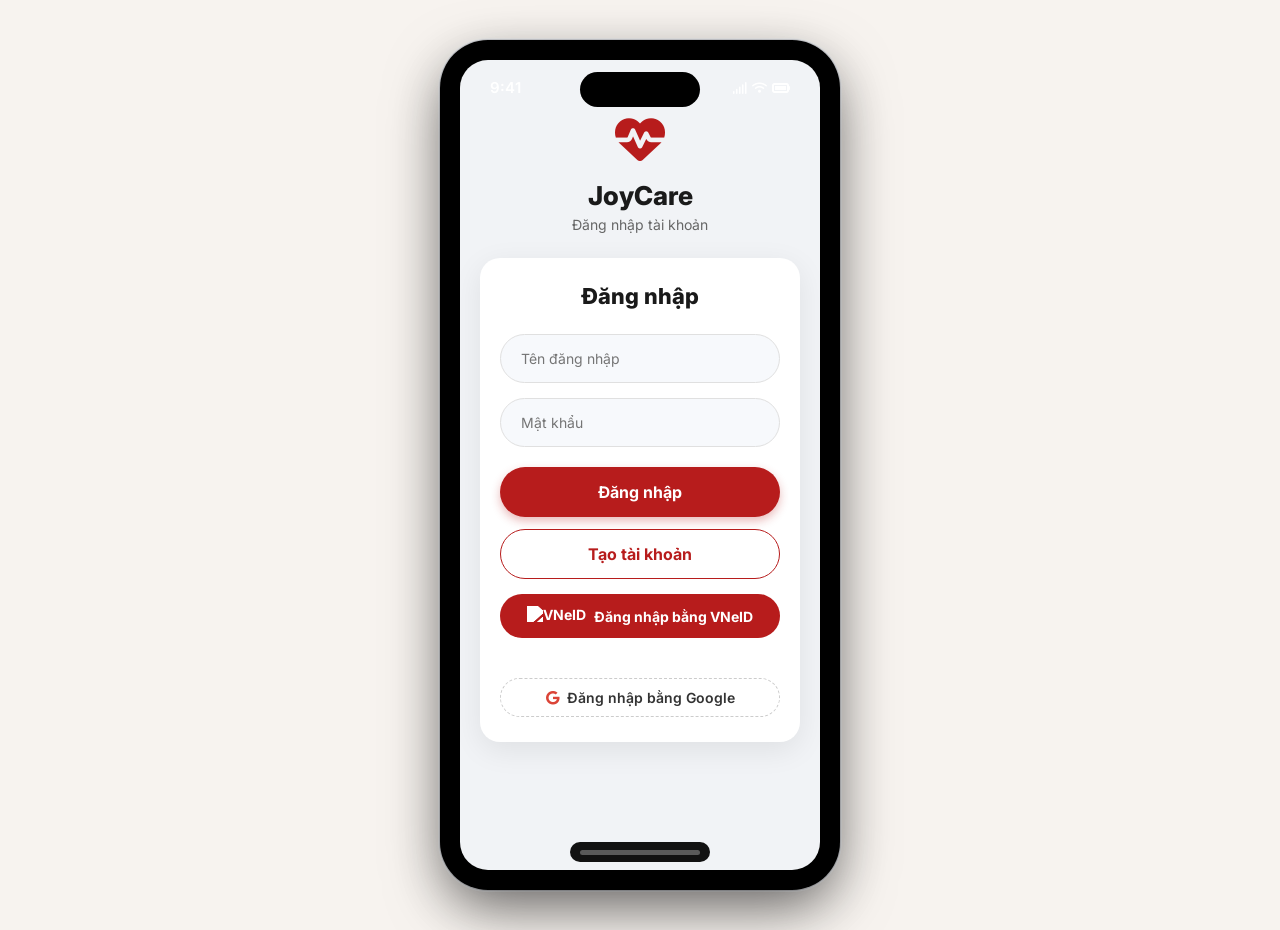
==== Joycare/index.html @ 054eb65c "Add files via upload" ====
<!DOCTYPE html>
<html lang="vi">

<head>
    <meta charset="UTF-8">
    <meta name="viewport" content="width=device-width, initial-scale=1.0, maximum-scale=1.0, user-scalable=no">
    <title>JoyCare - Cháu Ơi</title>
    <link href="https://fonts.googleapis.com/css2?family=Inter:wght@400;500;600;700&display=swap" rel="stylesheet">
    <link rel="stylesheet" href="https://cdnjs.cloudflare.com/ajax/libs/font-awesome/6.4.0/css/all.min.css">
    <link rel="preconnect" href="https://fonts.googleapis.com">
    <link rel="preconnect" href="https://fonts.gstatic.com" crossorigin>
    <link
        href="https://fonts.googleapis.com/css2?family=Inter:wght@300;400;500;600;700;800&family=Outfit:wght@400;500;600;700;800&display=swap"
        rel="stylesheet">
    <link rel="stylesheet" href="./css/index.css">
    <link rel="stylesheet" href="./css/home.css">
    <link rel="stylesheet" href="./css/booking.css">
    <link rel="stylesheet" href="./css/tracking.css">
    <link rel="stylesheet" href="./css/device.css">
    <link rel="stylesheet" href="./css/login.css">
    <link rel="stylesheet" href="./css/home-phase2.css">
    <link rel="stylesheet" href="./css/profile.css">
    <link rel="stylesheet" href="./css/call.css">
</head>

<body>

    <div id="device-frame">
        <div id="app-container">
            <div class="status-bar">
                <div class="status-left">9:41</div>
                <div class="status-right">
                    <i class="fa-solid fa-signal" style="font-size: 12px;"></i>
                    <i class="fa-solid fa-wifi" style="font-size: 12px;"></i>
                    <i class="fa-solid fa-battery-full" style="font-size: 16px;"></i>
                </div>
            </div>
            <div class="dynamic-island"></div>

            <!-- 0. Login Screen -->
            <div id="screen-login" class="screen active">
                <div class="login-header">
                    <div class="login-logo"><i class="fa-solid fa-heart-pulse"></i></div>
                    <div class="login-title">JoyCare</div>
                    <div class="login-subtitle">Đăng nhập tài khoản</div>
                </div>

                <div class="login-card">
                    <div class="login-card-title">Đăng nhập</div>
                    <div class="login-form">
                        <div class="login-input-wrapper">
                            <input type="text" class="login-input" placeholder="Tên đăng nhập">
                        </div>
                        <div class="login-input-wrapper">
                            <input type="password" class="login-input" placeholder="Mật khẩu">
                        </div>
                    </div>
                    <button class="btn-login-main" onclick="app.navigate('home')">Đăng nhập</button>
                    <button class="btn-login-outline" onclick="app.navigate('register')">Tạo tài khoản</button>

                    <div style="margin-top: 15px;">
                        <button onclick="app.showVNeIDScan()"
                            style="width: 100%; background: #b71c1c; color: var(--text-primary); border: none; border-radius: 25px; padding: 12px; font-size: 14px; font-weight: bold; cursor: pointer; display: flex; align-items: center; justify-content: center; gap: 8px;">
                            <img src="https://vneid.gov.vn/assets/images/logo.png"
                                style="height: 20px; filter: brightness(0) invert(1);" alt="VNeID">
                            Đăng nhập bằng VNeID
                        </button>
                    </div>

                    <div class="divider">Hoặc</div>
                    <a href="#" onclick="app.navigate('home')" class="google-login-link">
                        <i class="fa-brands fa-google google-icon"></i> Đăng nhập bằng Google
                    </a>
                </div>
            </div>

            <!-- NFC Verify Modal (Top-Centered) -->
            <div id="nfc-modal"
                style="display: none; position: absolute; top: 60px; left: 50%; transform: translateX(-50%); width: 90%; background: #1e1e1e; border-radius: 24px; padding: 20px; z-index: 10005; box-shadow: 0 10px 40px rgba(0,0,0,0.5); text-align: center; border: 1px solid #333;">
                <div
                    style="width: 40px; height: 4px; background: #444; border-radius: 2px; margin: -5px auto 15px auto;">
                </div>
                <div
                    style="width: 60px; height: 60px; background: rgba(43,94,226,0.15); border-radius: 50%; display: flex; align-items: center; justify-content: center; margin: 0 auto 15px;">
                    <i class="fa-solid fa-nfc-symbol" style="color: #2B5EE2; font-size: 24px;"></i>
                </div>
                <h3 style="color: var(--text-primary); font-size: 17px; margin-bottom: 8px;">Sẵn sàng quét</h3>
                <p style="color: #888; font-size: 13px; margin-bottom: 20px;">Giữ mặt sau CCCD gắn chip sát vào phần
                    trên của điện thoại</p>
                <div
                    style="width: 200px; height: 120px; border: 2px dashed #2B5EE2; border-radius: 12px; margin: 0 auto 20px; position: relative; overflow: hidden; display: flex; align-items: center; justify-content: center;">
                    <i class="fa-solid fa-address-card" style="color: #444; font-size: 60px;"></i>
                    <div id="nfc-scan-line"
                        style="position: absolute; top: 0; left: 0; width: 100%; height: 2px; background: #2B5EE2; box-shadow: 0 0 10px #2B5EE2; animation: scanNfc 2s infinite linear; display: none;">
                    </div>
                </div>
                <button onclick="document.getElementById('nfc-modal').style.display = 'none'"
                    style="width: 100%; background: #333; color: var(--text-primary); border: none; border-radius: 12px; padding: 12px; font-weight: 600; cursor: pointer;">Hủy</button>
            </div>

            <!-- 1. Home Screen -->
            <div id="screen-home" class="screen">
                <div class="header-blue">
                    <!-- Premium Background Patterns -->
                    <div class="header-patterns">
                        <div class="pattern-circle pattern-1"></div>
                        <div class="pattern-circle pattern-2"></div>
                        <div class="pattern-circle pattern-3"></div>
                    </div>

                    <div class="header-top">
                        <img src="https://i.pravatar.cc/150?img=5" class="user-avatar" alt="User">
                        <div class="greeting">
                            <div class="greeting-sub">Chào buổi sáng! 👋</div>
                            <div class="greeting-main"
                                style="color: var(--text-primary); font-size: 20px; font-weight: 800; line-height: 1.2;">
                                JoyCare có
                                thể giúp gì<br>cho bạn hôm nay?</div>
                            <div
                                style="font-size:11px;color: var(--text-secondary);margin-top:6px;display:flex;align-items:center;gap:6px;">
                                <span>📍 Hà Nội</span>
                                <span>•</span>
                                <span style="color:#FFD700;font-weight:700;"><i class="fa-solid fa-crown"
                                        style="font-size:9px;"></i> Thành viên Vàng</span>
                            </div>
                        </div>
                        <div style="display: flex; gap: 10px;">
                            <div class="icon-bell" onclick="app.toggleTheme()" id="theme-toggle-btn"
                                style="position:relative;cursor:pointer;">
                                <i id="theme-icon" class="fa-solid fa-moon"></i>
                            </div>
                            <div class="icon-bell" onclick="app.toggleNotifications()"
                                style="position:relative;cursor:pointer;">
                                <i class="fa-regular fa-bell"></i>
                                <span id="notif-badge"
                                    style="position:absolute;top:-2px;right:-2px;width:16px;height:16px;background:#FF3B30;border-radius:50%;font-size:9px;color: var(--text-primary);display:flex;align-items:center;justify-content:center;font-weight:700;border:2px solid #2151CD;">3</span>
                            </div>
                        </div>
                    </div>

                    <!-- New Wallet & Points Card -->
                    <div class="wallet-balance-card">
                        <div class="balance-item">
                            <span class="balance-label">Số dư JoyPay</span>
                            <div class="balance-value">
                                <i class="fa-solid fa-wallet joypay-color"></i>
                                <span id="header-balance">1.250.000đ</span>
                            </div>
                        </div>
                        <div class="balance-divider"></div>
                        <div class="balance-item">
                            <span class="balance-label">JoyPoints</span>
                            <div class="balance-value">
                                <i class="fa-solid fa-coins joypoints-color"></i>
                                <span id="header-points">2.450</span>
                            </div>
                        </div>
                        <button class="btn-topup">Nạp tiền</button>
                    </div>
                </div>

                <!-- Notification Panel -->
                <div id="notif-panel"
                    style="display:none;position:absolute;top:72px;right:12px;width:88%;max-width:320px;background:#1c1c2e;border-radius:20px;box-shadow:0 12px 40px rgba(0,0,0,0.5);z-index:9999;overflow:hidden;border: 1px solid var(--border-color);">
                    <!-- Header -->
                    <div
                        style="display:flex;align-items:center;justify-content:space-between;padding:16px 18px 12px;border-bottom: 1px solid var(--border-color);">
                        <div
                            style="font-size:15px;font-weight:800;color: var(--text-primary); font-family: 'Outfit', sans-serif;">
                            Thông báo 🔔</div>
                        <div style="display:flex;align-items:center;gap:12px;">
                            <span onclick="app.clearNotifications()"
                                style="font-size:11px;color:#007AFF;cursor:pointer;font-weight:600;">Xóa tất cả</span>
                            <i class="fa-solid fa-xmark" style="color:#888;cursor:pointer;font-size:16px;"
                                onclick="app.toggleNotifications()"></i>
                        </div>
                    </div>
                    <!-- Notifications List -->
                    <div id="notif-list" style="max-height:320px;overflow-y:auto;">
                        <!-- Voucher 1 -->
                        <div
                            style="display:flex;gap:12px;padding:14px 18px;border-bottom:1px solid rgba(255,255,255,0.05);background:rgba(255,149,0,0.06);">
                            <div
                                style="width:42px;height:42px;background:linear-gradient(135deg,#FF9500,#FF6B00);border-radius:12px;display:flex;align-items:center;justify-content:center;flex-shrink:0;">
                                <i class="fa-solid fa-ticket" style="color: var(--text-primary);font-size:18px;"></i>
                            </div>
                            <div style="flex:1;">
                                <div
                                    style="font-size:13px;font-weight:700;color: var(--text-primary);margin-bottom:3px;">
                                    Giảm 20% gói
                                    Joy-Home 🎉</div>
                                <div style="font-size:11px;color:#aaa;line-height:1.4;">Dành riêng cho khách hàng mới.
                                    Áp dụng t ừ nay đến 31/03/2026.</div>
                                <div style="font-size:10px;color:#FF9500;margin-top:4px;font-weight:600;">Nhận ngay
                                    &rarr;</div>
                            </div>
                        </div>
                        <!-- Voucher 2 -->
                        <div
                            style="display:flex;gap:12px;padding:14px 18px;border-bottom:1px solid rgba(255,255,255,0.05);background:rgba(230,57,70,0.06);">
                            <div
                                style="width:42px;height:42px;background:linear-gradient(135deg,#e63946,#c1121f);border-radius:12px;display:flex;align-items:center;justify-content:center;flex-shrink:0;">
                                <i class="fa-solid fa-tag" style="color: var(--text-primary);font-size:18px;"></i>
                            </div>
                            <div style="flex:1;">
                                <div
                                    style="font-size:13px;font-weight:700;color: var(--text-primary);margin-bottom:3px;">
                                    Flash Sale –
                                    Joy-Hospital giảm 15%</div>
                                <div style="font-size:11px;color:#aaa;line-height:1.4;">Chỉ áp dụng 24h hôm nay. Được
                                    giảm tối đa 33.000đ.</div>
                                <div style="font-size:10px;color:#e63946;margin-top:4px;font-weight:600;">Còn 18 giờ ⌛ →
                                    Đặt ngay</div>
                            </div>
                        </div>
                        <!-- Referral -->
                        <div
                            style="display:flex;gap:12px;padding:14px 18px;border-bottom:1px solid rgba(255,255,255,0.05);">
                            <div
                                style="width:42px;height:42px;background:linear-gradient(135deg,#34C759,#248A3D);border-radius:12px;display:flex;align-items:center;justify-content:center;flex-shrink:0;">
                                <i class="fa-solid fa-users" style="color: var(--text-primary);font-size:16px;"></i>
                            </div>
                            <div style="flex:1;">
                                <div
                                    style="font-size:13px;font-weight:700;color: var(--text-primary);margin-bottom:3px;">
                                    Giới thiệu
                                    bạn bè, nhận 50.000đ!</div>
                                <div style="font-size:11px;color:#aaa;line-height:1.4;">Chia sẻ mã giới thiệu của bạn.
                                    Bạn và bạn bè cùng được thưởng.</div>
                                <div style="font-size:10px;color:#34C759;margin-top:4px;font-weight:600;">Sao chép mã:
                                    JOY-WELCOME</div>
                            </div>
                        </div>
                        <!-- Update News -->
                        <div style="display:flex;gap:12px;padding:14px 18px;">
                            <div
                                style="width:42px;height:42px;background:linear-gradient(135deg,#007AFF,#0044CC);border-radius:12px;display:flex;align-items:center;justify-content:center;flex-shrink:0;">
                                <i class="fa-solid fa-circle-info"
                                    style="color: var(--text-primary);font-size:18px;"></i>
                            </div>
                            <div style="flex:1;">
                                <div
                                    style="font-size:13px;font-weight:700;color: var(--text-primary);margin-bottom:3px;">
                                    Cập nhật:
                                    Tính năng Nhật ký trực tiếp 🌟</div>
                                <div style="font-size:11px;color:#aaa;line-height:1.4;">Nay JoyPal có thể gửi ảnh & cập
                                    nhật trực tiếp đến bạn trong lúc chăm sóc.</div>
                                <div style="font-size:10px;color:#007AFF;margin-top:4px;font-weight:600;">Tìm hiểu thêm
                                    &rarr;</div>
                            </div>
                        </div>
                    </div>
                </div>

                <div class="home-content">
                    <div class="promo-banner">
                        <div class="promo-info">
                            <h3>Giảm 20% gói Joy-Home</h3>
                            <p>Dành riêng cho khách hàng mới</p>
                        </div>
                        <button class="btn-promo-claim">Nhận ngay</button>
                    </div>

                    <h3 class="section-title">Các dịch vụ cung cấp</h3>
                    <div class="services-grid">
                        <div class="service-card" onclick="app.showServiceDetail('hospital')">
                            <div class="service-icon service-icon-hospital"><i class="fa-solid fa-hospital-user"></i>
                            </div>
                            <div class="service-name">Joy-Hospital</div>
                            <div class="service-desc">Tháp tùng đi viện</div>
                            <div class="service-price">110k/h</div>
                        </div>
                        <div class="service-card" onclick="app.showServiceDetail('vip')">
                            <div class="vip-badge">VIP</div>
                            <div class="service-icon service-icon-vip"><i class="fa-solid fa-crown"></i></div>
                            <div class="service-name">Hospital VIP</div>
                            <div class="service-desc">Trọn gói & Live</div>
                            <div class="service-price">450k/ca</div>
                        </div>
                        <div class="service-card" onclick="app.showServiceDetail('home')">
                            <div class="service-icon service-icon-home"><i class="fa-solid fa-hand-holding-heart"></i>
                            </div>
                            <div class="service-name">Joy-Home</div>
                            <div class="service-desc">Trò chuyện</div>
                            <div class="service-price">70k/h</div>
                        </div>
                        <div class="service-card" onclick="app.showServiceDetail('tech')">
                            <div class="service-icon service-icon-tech"><i class="fa-solid fa-laptop-code"></i></div>
                            <div class="service-name">Joy-Tech</div>
                            <div class="service-desc">Gia sư số</div>
                            <div class="service-price">70k/h</div>
                        </div>
                        <div class="service-card" onclick="app.showServiceDetail('event')">
                            <div class="service-icon service-icon-event"><i class="fa-solid fa-champagne-glasses"></i>
                            </div>
                            <div class="service-name">Joy-Event</div>
                            <div class="service-desc">Sự kiện</div>
                            <div class="service-price">90k/h</div>
                        </div>
                        <div class="service-card" onclick="app.showServiceDetail('meal')">
                            <div class="service-icon service-icon-meal"><i class="fa-solid fa-bowl-food"></i></div>
                            <div class="service-name">Joy-Meal</div>
                            <div class="service-desc">Bữa ăn</div>
                            <div class="service-price">90k/h</div>
                        </div>
                    </div>

                    <!-- JoyPal Introduction Section -->
                    <h3 class="section-title mt-4">Giới thiệu JoyPal</h3>
                    <div
                        style="display: flex; gap: 12px; overflow-x: auto; padding-bottom: 10px; scrollbar-width: none;">
                        <div
                            style="min-width: 160px; background: var(--bg-card); border-radius: 16px; padding: 15px; text-align: center; flex-shrink: 0; border: 1px solid var(--border-color);">
                            <img src="https://i.pravatar.cc/150?img=11"
                                style="width: 64px; height: 64px; border-radius: 50%; border: 3px solid var(--primary-orange); margin-bottom: 8px;">
                            <div style="font-weight: bold; color: var(--text-primary); font-size: 14px;">Tuấn, 21</div>
                            <div style="font-size: 11px; color: var(--text-secondary); margin-bottom: 6px;">Đại học Y Hà
                                Nội</div>
                            <div style="color: #ffd700; font-size: 13px;">★ 4.9</div>
                            <div style="margin-top: 6px;"><span
                                    style="background: rgba(52,199,89,0.15); color: var(--success-green); font-size: 10px; padding: 3px 8px; border-radius: 8px; font-weight: bold;">VNeID
                                    ✓</span></div>
                        </div>
                        <div
                            style="min-width: 160px; background: var(--bg-card); border-radius: 16px; padding: 15px; text-align: center; flex-shrink: 0; border: 1px solid var(--border-color);">
                            <img src="https://i.pravatar.cc/150?img=5"
                                style="width: 64px; height: 64px; border-radius: 50%; border: 3px solid var(--primary-blue); margin-bottom: 8px;">
                            <div style="font-weight: bold; color: var(--text-primary); font-size: 14px;">My, 22</div>
                            <div style="font-size: 11px; color: var(--text-secondary); margin-bottom: 6px;">ĐH Điều
                                dưỡng HN</div>
                            <div style="color: #ffd700; font-size: 13px;">★ 4.8</div>
                            <div style="margin-top: 6px;"><span
                                    style="background: rgba(52,199,89,0.15); color: var(--success-green); font-size: 10px; padding: 3px 8px; border-radius: 8px; font-weight: bold;">VNeID
                                    ✓</span></div>
                        </div>
                        <div
                            style="min-width: 160px; background: var(--bg-card); border-radius: 16px; padding: 15px; text-align: center; flex-shrink: 0; border: 1px solid var(--border-color);">
                            <img src="https://i.pravatar.cc/150?img=15"
                                style="width: 64px; height: 64px; border-radius: 50%; border: 3px solid var(--primary-orange); margin-bottom: 8px;">
                            <div style="font-weight: bold; color: var(--text-primary); font-size: 14px;">Hùng, 23</div>
                            <div style="font-size: 11px; color: var(--text-secondary); margin-bottom: 6px;">Đại học Y Hà
                                Nội</div>
                            <div style="color: #ffd700; font-size: 13px;">★ 4.7</div>
                            <div style="margin-top: 6px;"><span
                                    style="background: rgba(52,199,89,0.15); color: var(--success-green); font-size: 10px; padding: 3px 8px; border-radius: 8px; font-weight: bold;">VNeID
                                    ✓</span></div>
                        </div>
                    </div>
                </div>

                <!-- Service Detail Modal -->
                <div class="vneid-overlay" id="service-modal" style="z-index: 10002; display: none;">
                    <div
                        style="background-color: var(--bg-card); width: 100%; border-radius: 20px; overflow: hidden; display: flex; flex-direction: column;">
                        <div
                            style="padding: 20px; background-color: var(--bg-dark); display: flex; justify-content: space-between; align-items: center;">
                            <h3 id="modal-service-title" style="margin: 0;">Service Title</h3>
                            <i class="fa-solid fa-xmark text-secondary" style="font-size: 20px; cursor: pointer;"
                                onclick="app.closeServiceDetail()"></i>
                        </div>
                        <div style="padding: 20px; text-align: left; max-height: 60vh; overflow-y: auto;">
                            <div id="modal-service-badge"
                                style="display: none; background-color: var(--primary-orange); color: var(--text-primary); padding: 4px 10px; border-radius: 10px; font-size: 12px; font-weight: bold; width: fit-content; margin-bottom: 10px;">
                                VIP</div>
                            <div id="modal-service-tagline" class="text-orange fw-bold mb-2">Tagline</div>
                            <p id="modal-service-desc" class="text-secondary text-sm mb-3">Desc</p>
                            <div class="fw-bold mb-2" style="font-size: 15px;">Dịch vụ bao gồm:</div>
                            <ul id="modal-service-features"
                                style="padding-left: 20px; color: var(--text-primary); font-size: 14px; line-height: 1.6;">
                            </ul>
                        </div>
                        <div
                            style="padding: 15px 20px; background-color: var(--bg-dark); border-top: 1px solid var(--border-color);">
                            <button class="btn-primary" onclick="app.closeServiceDetail(); app.navigate('booking')">Đặt
                                lịch dịch vụ này</button>
                        </div>
                    </div>
                </div>
            </div>

            <!-- 2. Booking Screen -->
            <div id="screen-booking" class="screen">
                <div class="top-bar">
                    <i class="fa-solid fa-chevron-left back-btn" onclick="app.navigate('home')"></i>
                    <h2>Đặt lịch JoyPal</h2>
                    <div style="width: 24px;"></div>
                </div>

                <div class="booking-form p-3">
                    <div class="card relative form-card">
                        <!-- Service Selection Grid -->
                        <div class="form-row border-bottom pb-3 mb-3">
                            <span class="text-sm text-secondary mb-3 d-block"><i
                                    class="fa-solid fa-list-check text-green"></i> Chọn dịch vụ</span>
                            <div style="display: grid; grid-template-columns: 1fr 1fr; gap: 10px;">
                                <label
                                    style="display: flex; align-items: flex-start; gap: 8px; font-weight: bold; cursor: pointer; color: var(--text-primary); background: var(--bg-dark); padding: 12px; border-radius: 10px; border: 1px solid var(--border-color);"><input
                                        type="radio" name="booking-service" checked
                                        style="accent-color: var(--primary-orange); width: 16px; height: 16px; margin-top:2px;"
                                        onchange="app.toggleVipPicker('home')"> <span
                                        style="font-size: 13px;">Joy-Home<br><span
                                            style="color:var(--text-secondary);font-size:11px;font-weight:normal;">70k/h</span></span></label>
                                <label
                                    style="display: flex; align-items: flex-start; gap: 8px; font-weight: bold; cursor: pointer; color: var(--text-primary); background: var(--bg-dark); padding: 12px; border-radius: 10px; border: 1px solid var(--border-color);"><input
                                        type="radio" name="booking-service"
                                        style="accent-color: var(--primary-orange); width: 16px; height: 16px; margin-top:2px;"
                                        onchange="app.toggleVipPicker('hospital')"> <span
                                        style="font-size: 13px;">Joy-Hospital<br><span
                                            style="color:var(--text-secondary);font-size:11px;font-weight:normal;">110k/h</span></span></label>
                                <label
                                    style="display: flex; align-items: flex-start; gap: 8px; font-weight: bold; cursor: pointer; color: var(--text-primary); background: var(--bg-dark); padding: 12px; border-radius: 10px; border: 1px solid var(--primary-orange);"><input
                                        type="radio" name="booking-service"
                                        style="accent-color: var(--primary-orange); width: 16px; height: 16px; margin-top:2px;"
                                        onchange="app.toggleVipPicker('vip')"> <span style="font-size: 13px;">Hospital
                                        VIP<br><span
                                            style="color:var(--text-secondary);font-size:11px;font-weight:normal;">450k/ca</span></span></label>
                                <label
                                    style="display: flex; align-items: flex-start; gap: 8px; font-weight: bold; cursor: pointer; color: var(--text-primary); background: var(--bg-dark); padding: 12px; border-radius: 10px; border: 1px solid var(--border-color);"><input
                                        type="radio" name="booking-service"
                                        style="accent-color: var(--primary-orange); width: 16px; height: 16px; margin-top:2px;"
                                        onchange="app.toggleVipPicker('tech')"> <span
                                        style="font-size: 13px;">Joy-Tech<br><span
                                            style="color:var(--text-secondary);font-size:11px;font-weight:normal;">70k/h</span></span></label>
                                <label
                                    style="display: flex; align-items: flex-start; gap: 8px; font-weight: bold; cursor: pointer; color: var(--text-primary); background: var(--bg-dark); padding: 12px; border-radius: 10px; border: 1px solid var(--border-color);"><input
                                        type="radio" name="booking-service"
                                        style="accent-color: var(--primary-orange); width: 16px; height: 16px; margin-top:2px;"
                                        onchange="app.toggleVipPicker('event')"> <span
                                        style="font-size: 13px;">Joy-Event<br><span
                                            style="color:var(--text-secondary);font-size:11px;font-weight:normal;">90k/h</span></span></label>
                                <label
                                    style="display: flex; align-items: flex-start; gap: 8px; font-weight: bold; cursor: pointer; color: var(--text-primary); background: var(--bg-dark); padding: 12px; border-radius: 10px; border: 1px solid var(--border-color);"><input
                                        type="radio" name="booking-service"
                                        style="accent-color: var(--primary-orange); width: 16px; height: 16px; margin-top:2px;"
                                        onchange="app.toggleVipPicker('meal')"> <span
                                        style="font-size: 13px;">Joy-Meal<br><span
                                            style="color:var(--text-secondary);font-size:11px;font-weight:normal;">90k/h</span></span></label>
                            </div>
                        </div>

                        <!-- Location Input -->
                        <div class="form-row border-bottom pb-3 mb-3">
                            <span class="text-sm text-secondary d-block"><i
                                    class="fa-solid fa-location-dot mt-1 text-primary"></i> Địa chỉ nơi JoyPal sẽ
                                đến</span>
                            <div class="input-box"
                                style="padding: 0; display: flex; align-items: center; background: var(--bg-dark); border-radius: 10px; margin-top: 10px; padding: 5px 15px;">
                                <input type="text" placeholder="Nhập địa chỉ hoặc vị trí..."
                                    value="Số 10, Ngõ 1, Tôn Thất Tùng, Hà Nội"
                                    style="width: 100%; background: transparent; border: none; color: var(--text-primary); font-size: 14px; outline: none; font-weight: bold; font-family: 'Inter', sans-serif;">
                                <i class="fa-solid fa-location-crosshairs text-blue"
                                    style="font-size: 18px; cursor: pointer;"
                                    onclick="alert('Đã cập nhật vị trí hiện tại của bạn!')"></i>
                            </div>
                        </div>

                        <!-- Target Person -->
                        <div class="form-row border-bottom pb-3">
                            <div class="target-icon"><i class="fa-regular fa-user"></i></div>
                            <div class="target-info">
                                <span class="text-xs text-secondary">Dành cho:</span>
                                <div class="fw-bold fs-md">Bác Nguyễn Văn A (Bố)</div>
                            </div>
                            <button class="btn-change">Thay đổi</button>
                        </div>

                        <!-- VIP JoyPal Selection -->
                        <div id="vip-joypal-selection" class="form-row border-bottom pb-3 mb-3"
                            style="display: none; padding-top: 15px;">
                            <span class="text-sm text-secondary d-block mb-3"><i
                                    class="fa-solid fa-star text-orange"></i> Chọn JoyPal VIP (Hoặc tự động ghép)</span>
                            <div style="display: flex; gap: 15px; overflow-x: auto; padding-bottom: 5px;">
                                <label
                                    style="display: flex; flex-direction: column; align-items: center; gap: 5px; cursor: pointer;">
                                    <input type="radio" name="vip-joypal-choice" value="auto" checked
                                        style="accent-color: var(--primary-orange);">
                                    <div
                                        style="width: 50px; height: 50px; border-radius: 50%; background: var(--bg-dark); border: 2px solid var(--border-color); display: flex; align-items: center; justify-content: center; font-size: 20px;">
                                        <i class="fa-solid fa-bolt text-orange"></i>
                                    </div>
                                    <span style="font-size: 12px; font-weight: bold; color: var(--text-primary);">Tự
                                        động</span>
                                </label>
                                <label
                                    style="display: flex; flex-direction: column; align-items: center; gap: 5px; cursor: pointer;">
                                    <input type="radio" name="vip-joypal-choice" value="tuan"
                                        style="accent-color: var(--primary-orange);">
                                    <img src="https://i.pravatar.cc/150?img=11"
                                        style="width: 50px; height: 50px; border-radius: 50%; border: 2px solid var(--primary-blue);">
                                    <span style="font-size: 12px; color: var(--text-primary);">Tuấn ⭐4.9</span>
                                </label>
                                <label
                                    style="display: flex; flex-direction: column; align-items: center; gap: 5px; cursor: pointer;">
                                    <input type="radio" name="vip-joypal-choice" value="my"
                                        style="accent-color: var(--primary-orange);">
                                    <img src="https://i.pravatar.cc/150?img=5"
                                        style="width: 50px; height: 50px; border-radius: 50%; border: 2px solid var(--primary-blue);">
                                    <span style="font-size: 12px; color: var(--text-primary);">My ⭐4.9</span>
                                </label>
                            </div>
                        </div>

                        <!-- Date -->
                        <div class="flex-between py-3 border-bottom gap-2">
                            <div class="flex-1">
                                <span class="text-sm text-secondary mb-1 d-block"><i class="fa-regular fa-calendar"
                                        style="color: var(--text-primary);"></i> Ngày phục vụ</span>
                                <div class="input-box" style="padding: 0;">
                                    <input type="date" id="booking-date" value="2026-05-15"
                                        style="width: 100%; background: transparent; border: none; color: var(--text-primary); padding: 15px; font-size: 15px; outline: none; font-weight: bold; font-family: 'Inter', sans-serif; color-scheme: dark;">
                                </div>
                            </div>
                        </div>

                        <div class="flex-between py-3 gap-2 border-bottom">
                            <div class="flex-1">
                                <span class="text-sm text-secondary mb-1 d-block"><i class="fa-regular fa-clock"></i>
                                    Giờ bắt đầu</span>
                                <div class="input-box" style="padding: 0;">
                                    <input id="booking-time" type="text" placeholder="VD: 08:30" value="08:00"
                                        style="width: 100%; background: transparent; border: none; color: var(--text-primary); padding: 15px; font-size: 15px; outline: none; font-weight: bold; font-family: 'Inter', sans-serif;">
                                </div>
                            </div>
                        </div>

                        <div class="form-row py-3">
                            <div class="w-100">
                                <span class="text-sm text-secondary mb-1 d-block"><i
                                        class="fa-solid fa-hourglass-half"></i> Thời lượng dự kiến</span>
                                <select id="booking-duration"
                                    style="width: 100%; background: var(--bg-dark); border: 1px solid var(--border-color); color: var(--text-primary); padding: 15px; font-size: 15px; border-radius: 10px; outline: none;">
                                    <option value="1">1 giờ (Tính theo thực tế)</option>
                                    <option value="2">2 giờ</option>
                                    <option value="3">3 giờ</option>
                                    <option value="4">4 giờ</option>
                                </select>
                            </div>
                        </div>

                        <!-- Address row -->
                        <div class="form-row py-3 border-top">
                            <div class="w-100">
                                <span class="text-sm text-secondary mb-1 d-block"><i class="fa-solid fa-location-dot"
                                        style="color:var(--primary-orange);"></i> Địa chỉ cần chăm sóc</span>
                                <div class="input-box" style="padding:0;position:relative;">
                                    <input type="text" id="booking-address"
                                        placeholder="VD: 10 Tôn Thất Tùng, Đống Đa, Hà Nội"
                                        value="10 Tôn Thất Tùng, Đống Đa, Hà Nội"
                                        style="width:100%;background:transparent;border:none;color: var(--text-primary);padding:14px 40px 14px 15px;font-size:14px;outline:none;font-family:'Inter',sans-serif;box-sizing:border-box;">
                                    <i class="fa-solid fa-location-crosshairs"
                                        style="position:absolute;right:14px;top:50%;transform:translateY(-50%);color:var(--primary-orange);font-size:16px;cursor:pointer;"
                                        title="Dùng vị trí hiện tại"></i>
                                </div>
                            </div>
                        </div>
                    </div>
                </div>

                <div class="fixed-bottom-action" style="padding-bottom: 90px;">
                    <button class="btn-primary btn-lock"
                        style="background-color: var(--primary-orange); color: var(--text-primary); font-size: 16px; width: 100%; padding: 15px; border-radius: 12px; border: none; font-weight: bold;"
                        onclick="app.goToConfirm()">Xem lại thông tin & Đặt lịch</button>
                </div>
            </div>

            <!-- 2.3 Confirm Screen -->
            <div id="screen-confirm" class="screen" style="display: none;">
                <div class="top-bar"
                    style="background: var(--primary-orange); color: var(--text-primary); border-bottom: none;">
                    <i class="fa-solid fa-chevron-left"
                        style="font-size: 18px; cursor: pointer; color: var(--text-primary);"
                        onclick="app.navigate('booking')"></i>
                    <h2 style="color: var(--text-primary); font-size: 16px;">KIỂM TRA LẠI THÔNG TIN</h2>
                    <div style="width: 24px;"></div>
                </div>

                <div style="padding: 20px; height: calc(100% - 56px); overflow-y: auto;">
                    <div
                        style="background: var(--bg-card); border-radius: 16px; padding: 20px; margin-bottom: 15px; border: 1px solid var(--border-color);">
                        <p
                            style="text-align: center; font-weight: bold; color: var(--text-primary); font-size: 15px; margin-bottom: 5px;">
                            CẢM ƠN QUÝ KHÁCH ĐÃ ĐẶT LỊCH HẸN</p>
                        <p
                            style="text-align: center; color: var(--text-secondary); font-size: 13px; margin-bottom: 20px;">
                            Xin quý khách vui lòng kiểm tra lại thông tin vừa đăng ký</p>

                        <div style="border-top: 1px solid var(--border-color);">
                            <div
                                style="display: flex; justify-content: space-between; align-items: center; padding: 12px 0; border-bottom: 1px solid var(--border-color);">
                                <span style="color: var(--text-secondary); font-size: 14px;">Dịch vụ</span>
                                <span id="confirm-service"
                                    style="color: var(--text-primary); font-weight: bold; font-size: 14px;">Joy-Home</span>
                            </div>
                            <div
                                style="display: flex; justify-content: space-between; align-items: center; padding: 12px 0; border-bottom: 1px solid var(--border-color);">
                                <span style="color: var(--text-secondary); font-size: 14px;">Dành cho</span>
                                <span style="color: var(--text-primary); font-weight: bold; font-size: 14px;">Bác Nguyễn
                                    Văn A</span>
                            </div>
                            <div
                                style="display: flex; justify-content: space-between; align-items: center; padding: 12px 0; border-bottom: 1px solid var(--border-color);">
                                <span style="color: var(--text-secondary); font-size: 14px;">Thời gian</span>
                                <span id="confirm-time"
                                    style="color: var(--text-primary); font-weight: bold; font-size: 14px;">08:00,
                                    15/05/2026</span>
                            </div>
                            <div
                                style="display: flex; justify-content: space-between; align-items: center; padding: 12px 0; border-bottom: 1px solid var(--border-color);">
                                <span style="color: var(--text-secondary); font-size: 14px;">Thời lượng</span>
                                <span id="confirm-duration"
                                    style="color: var(--text-primary); font-weight: bold; font-size: 14px;">1
                                    giờ (Tính theo thực tế)</span>
                            </div>
                            <div
                                style="display: flex; justify-content: space-between; align-items: flex-start; padding: 12px 0;">
                                <span style="color: var(--text-secondary); font-size: 14px;">Địa điểm</span>
                                <span
                                    style="color: var(--text-primary); font-weight: bold; font-size: 14px; text-align: right; max-width: 200px;">Số
                                    10, Ngõ 1, Tôn Thất Tùng, Hà Nội</span>
                            </div>
                        </div>

                        <p style="text-align: center; color: var(--text-secondary); font-size: 13px; margin-top: 15px;">
                            Nếu thông tin trên là đúng, xin mời bấm <strong style="color: var(--text-primary);">xác nhận
                                đăng
                                ký</strong></p>
                        <p style="text-align: center; color: var(--primary-orange); font-size: 13px; margin-top: 5px;">
                            Hoặc quý khách có thể đăng ký lại</p>
                    </div>

                    <div style="display: flex; gap: 12px; margin-top: 10px;">
                        <button onclick="app.navigate('booking')"
                            style="flex: 1; padding: 15px; background: var(--danger-red); color: var(--text-primary); border: none; border-radius: 12px; font-size: 15px; font-weight: bold; cursor: pointer;">Đăng
                            ký lại</button>
                        <button onclick="app.startMatching()"
                            style="flex: 1; padding: 15px; background: var(--primary-blue); color: var(--text-primary); border: none; border-radius: 12px; font-size: 15px; font-weight: bold; cursor: pointer;">Xác
                            nhận đăng ký</button>
                    </div>
                </div>
            </div>

            <!-- 2.5 Finding Screen -->
            <div id="screen-finding" class="screen flex-center"
                style="display: none; flex-direction: column; align-items: center; justify-content: center; height: 100%; background-color: var(--bg-dark);">
                <div class="radar-container"
                    style="position: relative; width: 120px; height: 120px; margin-bottom: 30px;">
                    <i class="fa-solid fa-magnifying-glass"
                        style="font-size: 40px; color: var(--primary-blue); position: absolute; top: 50%; left: 50%; transform: translate(-50%, -50%);"></i>
                    <div
                        style="position: absolute; top: 0; left: 0; right: 0; bottom: 0; border: 2px solid var(--primary-blue); border-radius: 50%; animation: pulse 1.5s infinite;">
                    </div>
                </div>
                <h2 style="color: var(--text-primary); margin-bottom: 10px;">Đang tìm JoyPal...</h2>
                <p style="color: var(--text-secondary); text-align: center; font-size: 14px; max-width: 80%;">Hệ thống
                    đang lựa chọn JoyPal phù hợp nhất với yêu cầu và hồ sơ gia đình.</p>
            </div>

            <!-- 2.6 Matched Screen -->
            <div id="screen-matched" class="screen" style="display: none;">
                <div class="top-bar">
                    <i class="fa-solid fa-chevron-left back-btn" onclick="app.navigate('booking')"></i>
                    <h2>JoyPal phù hợp</h2>
                    <div style="width: 24px;"></div>
                </div>
                <div class="p-3 mt-4 text-center">
                    <h3 style="color: var(--success-green); margin-bottom: 20px;">Đã tìm thấy JoyPal! 🎉</h3>

                    <div class="card joypal-card selected"
                        style="margin-bottom: 30px; text-align: left; padding: 25px 20px;">
                        <div class="joypal-flex" style="flex-direction: column; align-items: center;">
                            <img src="https://i.pravatar.cc/150?img=11" class="joypal-avatar-lg"
                                style="width: 100px; height: 100px; margin-bottom: 15px;" alt="Tuấn">
                            <h2 style="margin-bottom: 5px;">JoyPal Tuấn, 21</h2>
                            <div class="text-secondary text-sm mb-3">Đại học Y Hà Nội (Năm 3)</div>

                            <div class="badges-row mb-4" style="justify-content: center;">
                                <span class="badge badge-vneid" style="font-size: 13px; padding: 6px 12px;"><i
                                        class="fa-solid fa-shield-halved"></i> VNeID ✓</span>
                                <span class="badge badge-rating"
                                    style="font-size: 13px; padding: 6px 12px; background: var(--bg-card);"><i
                                        class="fa-solid fa-star text-orange"></i> 4.9 (120+)</span>
                            </div>

                            <div style="width: 100%; border-top: 1px solid var(--border-color); margin-bottom: 15px;">
                            </div>

                            <div style="width: 100%; text-align: left;">
                                <span
                                    style="font-size: 13px; color: var(--text-secondary); margin-bottom: 8px; display: block;">Lý
                                    do phù hợp với Bác Nguyễn Văn A:</span>
                                <div class="tags-row" style="flex-wrap: wrap;">
                                    <span class="tag"
                                        style="background: rgba(52, 199, 89, 0.2); color: var(--success-green);">Biết sơ
                                        cứu Y tế cơ bản</span>
                                    <span class="tag">Chơi cờ tướng xuất sắc</span>
                                    <span class="tag">Yêu nhạc xưa</span>
                                </div>
                            </div>
                        </div>
                    </div>

                    <button class="btn-primary"
                        style="background-color: var(--primary-orange); color: var(--text-primary); width: 100%;"
                        onclick="app.confirmBooking()">Xác nhận & Thanh toán (VNPAY)</button>
                    <button class="btn-primary"
                        style="background-color: transparent; border: 1px solid var(--border-color); color: var(--text-primary); width: 100%; margin-top: 15px;"
                        onclick="app.navigate('booking')">Hủy / Tìm lại</button>
                    <p class="safe-text mt-3">JoyCare sẽ khóa 170.000đ và chỉ thanh toán cho Tuấn khi hoàn tất dịch vụ.
                    </p>
                </div>
            </div>

            <!-- PAYMENT Screen -->
            <div id="screen-payment" class="screen"
                style="display:none; flex-direction:column; background:#f5f5f5; overflow-y:auto;">
                <!-- Red Header -->
                <div style="background:linear-gradient(135deg,#e63946,#c1121f);padding:56px 20px 24px;flex-shrink:0;">
                    <div style="display:flex;align-items:center;gap:12px;margin-bottom:4px;">
                        <i class="fa-solid fa-chevron-left"
                            style="color: var(--text-primary);font-size:16px;cursor:pointer;"
                            onclick="app.navigate('matched')"></i>
                        <span style="color: var(--text-secondary);font-size:13px;">Xác nhận đặt lịch</span>
                    </div>
                    <h2 style="color: var(--text-primary);font-size:20px;font-weight:800;margin:0;">Thanh toán dịch vụ
                    </h2>
                </div>

                <!-- Order Summary Card -->
                <div
                    style="margin:-20px 16px 16px;background:white;border-radius:16px;padding:18px;box-shadow:0 4px 20px rgba(0,0,0,0.08);">
                    <div
                        style="display:flex;align-items:center;gap:12px;padding-bottom:14px;border-bottom:1px solid #f0f0f0;margin-bottom:14px;">
                        <div
                            style="width:48px;height:48px;background:linear-gradient(135deg,#e63946,#c1121f);border-radius:12px;display:flex;align-items:center;justify-content:center;flex-shrink:0;">
                            <i class="fa-solid fa-heart-pulse" style="color: var(--text-primary);font-size:20px;"></i>
                        </div>
                        <div style="flex:1;">
                            <div style="font-weight:800;font-size:15px;color:#111;" id="pay-service-name">Joy-Home</div>
                            <div style="font-size:12px;color:#888;">JoyPal: Phạm Minh Tuấn</div>
                        </div>
                        <div style="text-align:right;">
                            <div style="font-weight:800;font-size:16px;color:#e63946;" id="pay-amount">140.000đ</div>
                            <div style="font-size:11px;color:#bbb;">tạm giữ</div>
                        </div>
                    </div>
                    <div style="display:flex;flex-direction:column;gap:10px;">
                        <div style="display:flex;justify-content:space-between;font-size:13px;">
                            <span style="color:#888;">Thời gian</span>
                            <span style="color:#111;font-weight:600;" id="pay-time">08:00, 15/05/2026</span>
                        </div>
                        <div style="display:flex;justify-content:space-between;font-size:13px;">
                            <span style="color:#888;">Địa điểm</span>
                            <span style="color:#111;font-weight:600;text-align:right;max-width:60%;" id="pay-address">10
                                Tôn Thất Tùng, HN</span>
                        </div>
                        <div style="display:flex;justify-content:space-between;font-size:13px;">
                            <span style="color:#888;">Thời lượng</span>
                            <span style="color:#111;font-weight:600;" id="pay-duration">1 giờ</span>
                        </div>
                        <div
                            style="border-top:1px dashed #eee;padding-top:10px;display:flex;justify-content:space-between;align-items:center;">
                            <span style="font-size:14px;font-weight:700;color:#111;">Tổng tiền tạm giữ</span>
                            <span style="font-size:18px;font-weight:800;color:#e63946;" id="pay-total">140.000đ</span>
                        </div>
                    </div>
                </div>

                <!-- Payment Method -->
                <div style="margin:0 16px 16px;">
                    <h3 style="font-size:15px;color:#111;font-weight:700;margin:0 0 12px;">Phương thức thanh toán</h3>
                    <div
                        style="background:white;border-radius:14px;overflow:hidden;box-shadow:0 2px 12px rgba(0,0,0,0.06);">
                        <!-- VNPAY -->
                        <label
                            style="display:flex;align-items:center;gap:12px;padding:14px 16px;border-bottom:1px solid #f5f5f5;cursor:pointer;">
                            <input type="radio" name="pay-method" value="vnpay" checked
                                style="accent-color:#e63946;width:18px;height:18px;">
                            <div
                                style="width:40px;height:28px;background:linear-gradient(135deg,#0066cc,#003d99);border-radius:6px;display:flex;align-items:center;justify-content:center;">
                                <span style="color: var(--text-primary);font-size:8px;font-weight:900;">VNPAY</span>
                            </div>
                            <div style="flex:1;">
                                <div style="font-weight:600;font-size:14px;color:#111;">VNPAY</div>
                                <div style="font-size:11px;color:#888;">Quét mã QR / Thẻ ngân hàng</div>
                            </div>
                        </label>
                        <!-- JoyPay Balance -->
                        <label
                            style="display:flex;align-items:center;gap:12px;padding:14px 16px;border-bottom:1px solid #f5f5f5;cursor:pointer;">
                            <input type="radio" name="pay-method" value="joypay"
                                style="accent-color:#e63946;width:18px;height:18px;">
                            <div
                                style="width:40px;height:28px;background:linear-gradient(135deg,#FF6B35,#e63946);border-radius:6px;display:flex;align-items:center;justify-content:center;">
                                <span style="color: var(--text-primary);font-size:8px;font-weight:900;">JoyPay</span>
                            </div>
                            <div style="flex:1;">
                                <div style="font-weight:600;font-size:14px;color:#111;">Số dư JoyPay</div>
                                <div style="font-size:11px;color:#888;">Số dư: 1.250.000đ</div>
                            </div>
                            <span style="font-size:11px;color:#34C759;font-weight:700;">Khuyến nghị</span>
                        </label>
                        <!-- Cash -->
                        <label style="display:flex;align-items:center;gap:12px;padding:14px 16px;cursor:pointer;">
                            <input type="radio" name="pay-method" value="cash"
                                style="accent-color:#e63946;width:18px;height:18px;">
                            <div
                                style="width:40px;height:28px;background:linear-gradient(135deg,#34C759,#248A3D);border-radius:6px;display:flex;align-items:center;justify-content:center;">
                                <i class="fa-solid fa-money-bill"
                                    style="color: var(--text-primary);font-size:12px;"></i>
                            </div>
                            <div style="flex:1;">
                                <div style="font-weight:600;font-size:14px;color:#111;">Tiền mặt</div>
                                <div style="font-size:11px;color:#888;">Thanh toán khi hoàn thành</div>
                            </div>
                        </label>
                    </div>
                </div>

                <!-- Trust Notice -->
                <div
                    style="margin:0 16px 16px;background:rgba(52,199,89,0.08);border:1px solid rgba(52,199,89,0.25);border-radius:12px;padding:12px 14px;display:flex;gap:10px;align-items:flex-start;">
                    <i class="fa-solid fa-shield-halved"
                        style="color:#34C759;font-size:16px;flex-shrink:0;margin-top:2px;"></i>
                    <div style="font-size:12px;color:#555;line-height:1.5;">
                        <b style="color:#111;">Tạm giữ an toàn:</b> JoyCare chỉ trừ tiền thật sau khi dịch vụ hoàn
                        thành. Bạn sẽ nhận lại nếu hủy trước 30 phút.
                    </div>
                </div>

                <!-- Confirm Button -->
                <div style="padding:8px 16px 30px;">
                    <button onclick="app.processPayment()"
                        style="width:100%;background:linear-gradient(135deg,#e63946,#c1121f);color: var(--text-primary);padding:17px;border:none;border-radius:14px;font-size:16px;font-weight:800;cursor:pointer;box-shadow:0 6px 20px rgba(230,57,70,0.4);letter-spacing:0.3px;">
                        Xác nhận thanh toán <i class="fa-solid fa-arrow-right" style="margin-left:6px;"></i>
                    </button>
                    <p style="text-align:center;font-size:12px;color:#aaa;margin-top:12px;">Bằng cách thanh toán, bạn
                        đồng ý với Điều khoản dịch vụ JoyCare</p>
                </div>
            </div>

            <!-- PAYMENT SUCCESS Screen -->
            <div id="screen-payment-success" class="screen"
                style="display:none; flex-direction:column; background:#fff; overflow-y:auto;">
                <!-- Red accent top -->
                <div style="background:linear-gradient(135deg,#e63946,#c1121f);height:8px;flex-shrink:0;"></div>
                <!-- Close row -->
                <div style="display:flex;align-items:center;padding:18px 20px 12px;flex-shrink:0;">
                    <i class="fa-solid fa-xmark" style="font-size:20px;color:#e63946;cursor:pointer;margin-right:10px;"
                        onclick="app.navigate('home')"></i>
                    <span style="font-weight:700;font-size:16px;color:#e63946;">Đặt lịch thành công</span>
                </div>

                <!-- Main content -->
                <div style="padding:10px 24px 24px;">
                    <!-- Title + badge row -->
                    <div style="display:flex;justify-content:space-between;align-items:flex-start;margin-bottom:20px;">
                        <div style="flex:1;padding-right:16px;">
                            <h2 style="font-size:22px;font-weight:900;color:#111;line-height:1.3;margin:0 0 10px;">Cảm
                                ơn bạn đã tin tưởng & lựa chọn dịch vụ JoyCare! 🎉</h2>
                            <p style="font-size:13px;color:#666;line-height:1.5;">Lịch hẹn đã được xác nhận. JoyPal sẽ
                                đến đúng giờ và chăm sóc người thân của bạn chu đáo!</p>
                        </div>
                        <div style="width:68px;height:68px;flex-shrink:0;">
                            <div
                                style="width:68px;height:68px;background:linear-gradient(135deg,#34C759,#248A3D);border-radius:50%;display:flex;align-items:center;justify-content:center;box-shadow:0 4px 16px rgba(52,199,89,0.4);">
                                <i class="fa-solid fa-check"
                                    style="color: var(--text-primary);font-size:28px;font-weight:900;"></i>
                            </div>
                        </div>
                    </div>

                    <!-- Booking ID Card -->
                    <div
                        style="background:#f8f8f8;border-radius:14px;padding:16px 18px;margin-bottom:24px;display:flex;align-items:center;gap:14px;">
                        <div
                            style="width:44px;height:44px;background:#E3EEF9;border-radius:10px;display:flex;align-items:center;justify-content:center;flex-shrink:0;">
                            <i class="fa-solid fa-receipt" style="color:#007AFF;font-size:18px;"></i>
                        </div>
                        <div>
                            <div style="font-size:12px;color:#888;margin-bottom:3px;">Mã đặt lịch</div>
                            <div style="font-size:18px;font-weight:900;color:#111;letter-spacing:1px;"
                                id="booking-id-display">JC-2026-8810</div>
                        </div>
                    </div>

                    <!-- Next Steps -->
                    <h3 style="font-size:15px;font-weight:800;color:#111;margin:0 0 16px;">Các bước tiếp theo</h3>
                    <div style="display:flex;flex-direction:column;gap:0;">
                        <!-- Step 1 -->
                        <div
                            style="display:flex;gap:14px;align-items:flex-start;position:relative;padding-bottom:20px;">
                            <div style="display:flex;flex-direction:column;align-items:center;gap:0;flex-shrink:0;">
                                <div
                                    style="width:38px;height:38px;background:rgba(52,199,89,0.12);border:2px solid rgba(52,199,89,0.4);border-radius:10px;display:flex;align-items:center;justify-content:center;">
                                    <i class="fa-solid fa-map-location-dot" style="color:#34C759;font-size:14px;"></i>
                                </div>
                                <div
                                    style="width:2px;flex:1;background:linear-gradient(to bottom,rgba(52,199,89,0.4),rgba(52,199,89,0.1));min-height:20px;">
                                </div>
                            </div>
                            <div style="padding-top:8px;">
                                <div style="font-weight:700;font-size:14px;color:#111;margin-bottom:3px;">1. Theo dõi
                                    JoyPal di chuyển</div>
                                <div style="font-size:12px;color:#888;line-height:1.5;">Bấm "Theo dõi" để xem vị trí
                                    JoyPal đang di chuyển đến nhà bạn theo thời gian thực.</div>
                            </div>
                        </div>
                        <!-- Step 2 -->
                        <div
                            style="display:flex;gap:14px;align-items:flex-start;position:relative;padding-bottom:20px;">
                            <div style="display:flex;flex-direction:column;align-items:center;gap:0;flex-shrink:0;">
                                <div
                                    style="width:38px;height:38px;background:rgba(0,122,255,0.1);border:2px solid rgba(0,122,255,0.3);border-radius:10px;display:flex;align-items:center;justify-content:center;">
                                    <i class="fa-solid fa-heart-pulse" style="color:#007AFF;font-size:14px;"></i>
                                </div>
                                <div
                                    style="width:2px;flex:1;background:linear-gradient(to bottom,rgba(0,122,255,0.3),rgba(0,122,255,0.1));min-height:20px;">
                                </div>
                            </div>
                            <div style="padding-top:8px;">
                                <div style="font-weight:700;font-size:14px;color:#111;margin-bottom:3px;">2. JoyPal đến
                                    & bắt đầu chăm sóc</div>
                                <div style="font-size:12px;color:#888;line-height:1.5;">Bạn sẽ nhận thông báo khi JoyPal
                                    check-in. Cập nhật hình ảnh & nhật ký được gửi thời gian thực.</div>
                            </div>
                        </div>
                        <!-- Step 3 -->
                        <div style="display:flex;gap:14px;align-items:flex-start;">
                            <div style="flex-shrink:0;">
                                <div
                                    style="width:38px;height:38px;background:rgba(255,149,0,0.1);border:2px solid rgba(255,149,0,0.3);border-radius:10px;display:flex;align-items:center;justify-content:center;">
                                    <i class="fa-solid fa-star" style="color:#FF9500;font-size:14px;"></i>
                                </div>
                            </div>
                            <div style="padding-top:8px;">
                                <div style="font-weight:700;font-size:14px;color:#111;margin-bottom:3px;">3. Đánh giá &
                                    hoàn tất</div>
                                <div style="font-size:12px;color:#888;line-height:1.5;">Sau khi hoàn thành, hãy đánh giá
                                    JoyPal. Tiền sẽ chỉ được trừ lúc này.</div>
                            </div>
                        </div>
                    </div>
                </div>

                <!-- Action Buttons -->
                <div style="padding:8px 16px 30px;display:flex;flex-direction:column;gap:10px;">
                    <button onclick="app.goToTracking()"
                        style="width:100%;background:linear-gradient(135deg,#e63946,#c1121f);color: var(--text-primary);padding:17px;border:none;border-radius:14px;font-size:15px;font-weight:800;cursor:pointer;box-shadow:0 6px 20px rgba(230,57,70,0.4);">
                        <i class="fa-solid fa-map-location-dot" style="margin-right:8px;"></i>Theo dõi JoyPal ngay
                    </button>
                    <button onclick="app.navigate('home')"
                        style="width:100%;background:#f5f5f5;color:#555;padding:14px;border:none;border-radius:14px;font-size:14px;font-weight:600;cursor:pointer;">
                        Về trang chủ
                    </button>
                </div>
            </div>

            <!-- 3.5 Call Translation Screen -->
            <div id="screen-call" class="screen">
                <div class="call-header">
                    <div class="call-time">00:10</div>
                    <div class="call-number">+49 160 95620427</div>
                </div>

                <div class="call-translation-container">
                    <div class="translation-bubble-group" style="padding-top: 20px;">
                        <div class="translation-context">Für diesen Anruf ist die Übersetzung aktiviert</div>
                        <div class="translation-bubble primary">
                            Translation is on for this call
                        </div>
                    </div>

                    <div class="translation-bubble-group" style="margin-top: 10px;">
                        <div class="translation-context">Hallo, sind Sie für <span class="translation-highlight"
                                style="color:#64d2ff;">eine Hochzeit am 6. Dezember</span> verfügbar?</div>
                        <div class="translation-bubble secondary">
                            Hi, are you available to cater a wedding on December 6?
                        </div>
                    </div>

                    <div style="text-align: center;">
                        <button class="translating-status-btn">
                            <i class="fa-solid fa-language" style="margin-right:4px;"></i> Translating German <i
                                class="fa-solid fa-chevron-down" style="font-size: 10px; margin-left: 4px;"></i>
                        </button>
                    </div>
                </div>

                <div class="call-controls-grid">
                    <div class="call-btn-wrapper">
                        <button class="call-btn btn-active">
                            <i class="fa-solid fa-volume-high"></i>
                        </button>
                        <span class="call-btn-label">Speaker</span>
                    </div>
                    <div class="call-btn-wrapper">
                        <button class="call-btn btn-glass">
                            <i class="fa-solid fa-video" style="opacity: 0.5;"></i>
                        </button>
                        <span class="call-btn-label" style="opacity: 0.5;">FaceTime</span>
                    </div>
                    <div class="call-btn-wrapper">
                        <button class="call-btn btn-glass">
                            <i class="fa-solid fa-microphone-slash"></i>
                        </button>
                        <span class="call-btn-label">Mute</span>
                    </div>

                    <div class="call-btn-wrapper">
                        <button class="call-btn btn-glass">
                            <i class="fa-solid fa-ellipsis"></i>
                        </button>
                        <span class="call-btn-label">More</span>
                    </div>
                    <div class="call-btn-wrapper">
                        <button class="call-btn btn-end" onclick="app.navigate('tracking')">
                            <i class="fa-solid fa-phone-slash"></i>
                        </button>
                        <span class="call-btn-label">End</span>
                    </div>
                    <div class="call-btn-wrapper">
                        <button class="call-btn btn-glass">
                            <i class="fa-solid fa-grip" style="font-size: 22px;"></i>
                        </button>
                        <span class="call-btn-label">Keypad</span>
                    </div>
                </div>
            </div>

            <!-- 4. Live Tracking Screen (redesigned to match reference image) -->
            <div id="screen-tracking" class="screen"
                style="display: flex; flex-direction: column; background: #1a1a2e; overflow: hidden; padding: 0 !important;">

                <!-- No-booking gate overlay -->
                <div id="tracking-no-booking-gate"
                    style="display:none;position:absolute;inset:0;z-index:100;background:var(--bg-dark);flex-direction:column;align-items:center;justify-content:center;gap:20px;">
                    <div
                        style="width:80px;height:80px;border-radius:50%;background:rgba(255,149,0,0.12);border:2px solid rgba(255,149,0,0.3);display:flex;align-items:center;justify-content:center;">
                        <i class="fa-solid fa-calendar-xmark" style="font-size:34px;color:#FF9500;"></i>
                    </div>
                    <div style="text-align:center;padding:0 32px;">
                        <div style="color: var(--text-primary);font-size:17px;font-weight:800;margin-bottom:8px;">Chưa
                            có lịch hẹn</div>
                        <div style="color: var(--text-secondary);font-size:13px;line-height:1.6;">Bạn phải đặt lịch mới
                            có thể theo dõi</div>
                    </div>
                    <button onclick="app.navigate('booking')"
                        style="background:linear-gradient(135deg,#FF9500,#e67e00);color: var(--text-primary);border:none;border-radius:14px;padding:14px 32px;font-size:15px;font-weight:700;cursor:pointer;box-shadow:0 4px 16px rgba(255,149,0,0.35);">
                        <i class="fa-solid fa-calendar-plus" style="margin-right:8px;"></i>Đặt lịch ngay
                    </button>
                </div>

                <!-- Top Bar -->
                <div id="tracking-top-bar"
                    style="background:var(--bg-dark);padding:52px 16px 12px;display:flex;align-items:center;gap:12px;flex-shrink:0;position:relative;z-index:2;transition: all 0.3s ease;border-bottom:1px solid var(--border-color);">
                    <button onclick="app.navigate('home')"
                        style="width:34px;height:34px;border-radius:50%;background:rgba(255,255,255,0.1);border:none;color: var(--text-primary);font-size:14px;cursor:pointer;display:flex;align-items:center;justify-content:center;flex-shrink:0;">
                        <i class="fa-solid fa-chevron-left"></i>
                    </button>
                    <div style="flex:1;">
                        <div style="color: var(--text-primary);font-weight:800;font-size:16px;">Nhật ký trực tiếp</div>
                        <div id="tracking-joypal-status"
                            style="font-size:11px;color:#34C759;display:flex;align-items:center;gap:4px;">
                            <span
                                style="width:6px;height:6px;background:#34C759;border-radius:50%;display:inline-block;"></span>
                            JoyPal Tuấn đang ở cùng bố
                        </div>
                    </div>
                    <button
                        style="background:rgba(255,255,255,0.1);border:none;color: var(--text-primary);border-radius:20px;padding:6px 12px;font-size:11px;font-weight:600;cursor:pointer;"
                        onclick="window.open('https://maps.google.com')">
                        Mở trong Maps <i class="fa-solid fa-arrow-up-right-from-square"
                            style="font-size:9px;margin-left:3px;"></i>
                    </button>
                </div>

                <!-- Map -->
                <div id="tracking-map-container"
                    style="flex:0 0 42%;position:relative;overflow:hidden;transition: flex 0.3s ease;">
                    <iframe id="tracking-map-iframe"
                        src="https://www.openstreetmap.org/export/embed.html?bbox=105.78,20.98,105.88,21.05&amp;layer=mapnik&amp;marker=21.02,105.83"
                        style="width:100%;height:100%;border:none;display:block;" loading="lazy"
                        title="JoyPal location map">
                    </iframe>
                    <!-- JoyPal animated pin -->
                    <div id="joypal-marker"
                        style="position:absolute;top:48%;left:25%;transition:all 1.2s ease-in-out;z-index:998;">
                        <div
                            style="background:var(--bg-dark);border:3px solid #007AFF;border-radius:50%;width:46px;height:46px;display:flex;align-items:center;justify-content:center;box-shadow:0 3px 12px rgba(0,122,255,0.6);">
                            <img src="https://i.pravatar.cc/150?img=11"
                                style="width:38px;height:38px;border-radius:50%;object-fit:cover;">
                        </div>
                        <div
                            style="width:8px;height:8px;background:#007AFF;border-radius:50%;margin:0 auto;margin-top:-3px;box-shadow:0 2px 6px rgba(0,122,255,0.5);">
                        </div>
                        <div
                            style="background:rgba(26,26,46,0.85);color: var(--text-primary);font-size:10px;font-weight:700;padding:3px 8px;border-radius:8px;margin-top:4px;white-space:nowrap;text-align:center;">
                            Công viên Cầu Giấy
                        </div>
                    </div>
                    <!-- Map action buttons overlaid -->
                    <div
                        style="position:absolute;right:10px;top:10px;display:flex;flex-direction:column;gap:8px;z-index:999;">
                        <button onclick="app.navigate('call')"
                            style="width:36px;height:36px;border-radius:50%;background:white;border:none;box-shadow:0 2px 8px rgba(0,0,0,0.18);font-size:14px;cursor:pointer;display:flex;align-items:center;justify-content:center;color:#333;">
                            <i class="fa-solid fa-phone" style="color:#34C759;"></i>
                        </button>
                        <button id="expand-map-btn" onclick="app.toggleFullMap()"
                            style="width:36px;height:36px;border-radius:50%;background:white;border:none;box-shadow:0 2px 8px rgba(0,0,0,0.18);font-size:14px;cursor:pointer;display:flex;align-items:center;justify-content:center;color:#333;">
                            <i class="fa-solid fa-expand" style="color:#555;"></i>
                        </button>
                    </div>
                </div>

                <!-- Timeline / Nhật ký section -->
                <div id="tracking-timeline-container"
                    style="flex:1;background:var(--bg-dark);display:flex;flex-direction:column;overflow:hidden;transition: all 0.3s ease;">
                    <!-- Section Header -->
                    <div
                        style="display:flex;align-items:center;justify-content:space-between;padding:14px 16px 10px;flex-shrink:0;">
                        <h3
                            style="color: var(--text-primary);font-size:16px;font-weight:800;margin:0;font-family:var(--heading-font);">
                            Lịch trình &lt;&amp;gt; Nhật ký
                        </h3>
                        <button
                            style="background:#2B5EE2;color: var(--text-primary);border:none;border-radius:20px;padding:5px 12px;font-size:11px;font-weight:700;cursor:pointer;">Hôm
                            nay</button>
                    </div>
                    <!-- Timeline scroll -->
                    <div id="chat-history" style="flex:1;overflow-y:auto;padding:0 16px 12px;"></div>
                    <!-- Chat input - inspired by reference -->
                    <div class="chat-input-area"
                        style="display:flex;align-items:center;gap:10px;padding:10px 16px 14px;background:var(--bg-dark);border-top:1px solid var(--border-color);flex-shrink:0;">
                        <button onclick="app.finishTracking()"
                            style="width:40px;height:40px;border-radius:50%;background:#e63946;border:none;color: var(--text-primary);font-size:16px;cursor:pointer;display:flex;align-items:center;justify-content:center;flex-shrink:0;">
                            <i class="fa-solid fa-exclamation"></i>
                        </button>
                        <input type="text" id="tracking-chat" placeholder="Nhắn cho JoyPal Tuấn..."
                            style="flex:1;background:var(--bg-card);border:1px solid var(--border-color);padding:11px 16px;border-radius:22px;font-size:13px;outline:none;font-family:'Inter',sans-serif;color: var(--text-primary);" />
                        <button onclick="app.sendChatMessage()"
                            style="width:38px;height:38px;border-radius:50%;background:#007AFF;border:none;color: var(--text-primary);font-size:14px;cursor:pointer;display:flex;align-items:center;justify-content:center;flex-shrink:0;">
                            <i class="fa-solid fa-paper-plane"></i>
                        </button>
                    </div>
                </div>

                <!-- Rating Bottom Sheet -->
                <div id="rating-modal"
                    style="display: none; position: absolute; inset: 0; background: rgba(0,0,0,0.75); z-index: 10005; align-items: flex-end;">
                    <div
                        style="background: var(--bg-card); width: 100%; border-radius: 24px 24px 0 0; padding: 0 0 30px 0; max-height: 90%; overflow-y: auto;">
                        <div style="width: 40px; height: 4px; background: #555; border-radius: 2px; margin: 12px auto;">
                        </div>
                        <div
                            style="padding: 5px 20px 15px 20px; text-align: center; border-bottom: 1px solid var(--border-color);">
                            <h3 style="color: var(--text-primary); font-size: 17px; margin: 0;">Đánh giá dịch vụ</h3>
                            <p style="color: var(--text-secondary); font-size: 13px; margin-top: 5px;">Dịch vụ Joy-Home
                                đã hoàn thành</p>
                        </div>
                        <div
                            style="padding: 15px 20px; display: flex; align-items: center; gap: 15px; border-bottom: 1px solid var(--border-color);">
                            <img src="https://i.pravatar.cc/150?img=11"
                                style="width: 52px; height: 52px; border-radius: 50%; border: 2px solid var(--primary-blue);">
                            <div style="flex: 1;">
                                <div style="color: var(--text-secondary); font-size: 12px;">JoyPal JoyCare</div>
                                <div style="color: var(--text-primary); font-weight: bold; font-size: 16px;">Phạm Minh
                                    Tuấn</div>
                                <div style="color: var(--text-secondary); font-size: 12px;">Đại học Y Hà Nội</div>
                            </div>
                            <div style="text-align: right;">
                                <div style="color: #ffd700; font-weight: bold; font-size: 20px;">5.0 ⭐</div>
                            </div>
                        </div>
                        <div style="padding: 20px; text-align: center;">
                            <h4 style="color: var(--text-primary); font-size: 15px; margin-bottom: 5px;">Hãy chọn sao
                                đánh giá</h4>
                            <p style="color: var(--text-secondary); font-size: 13px; margin-bottom: 15px;">1 sao = không
                                hài lòng, 5 sao = cực kỳ hài lòng</p>
                            <div id="rating-stars"
                                style="display: flex; justify-content: center; gap: 12px; margin-bottom: 20px;">
                                <i class="fa-solid fa-star" style="font-size: 38px; color: #ffd700; cursor: pointer;"
                                    onclick="app.setRating(1)"></i>
                                <i class="fa-solid fa-star" style="font-size: 38px; color: #ffd700; cursor: pointer;"
                                    onclick="app.setRating(2)"></i>
                                <i class="fa-solid fa-star" style="font-size: 38px; color: #ffd700; cursor: pointer;"
                                    onclick="app.setRating(3)"></i>
                                <i class="fa-solid fa-star" style="font-size: 38px; color: #ffd700; cursor: pointer;"
                                    onclick="app.setRating(4)"></i>
                                <i class="fa-solid fa-star" style="font-size: 38px; color: #ffd700; cursor: pointer;"
                                    onclick="app.setRating(5)"></i>
                            </div>
                            <p
                                style="text-align: left; color: var(--text-primary); font-weight: bold; font-size: 14px; margin-bottom: 12px;">
                                Bạn thấy JoyPal này như thế nào?</p>
                            <div
                                style="display: grid; grid-template-columns: 1fr 1fr 1fr; gap: 10px; margin-bottom: 20px;">
                                <div onclick="app.toggleTag(this)"
                                    style="border: 1px solid var(--border-color); padding: 12px 5px; border-radius: 12px; font-size: 12px; color: var(--text-secondary); font-weight: 500; display: flex; flex-direction: column; align-items: center; cursor: pointer; background: var(--bg-dark); transition: all 0.2s;">
                                    <div style="font-size: 22px; margin-bottom: 6px;">🌟</div> Chuyên nghiệp
                                </div>
                                <div onclick="app.toggleTag(this)"
                                    style="border: 1px solid var(--border-color); padding: 12px 5px; border-radius: 12px; font-size: 12px; color: var(--text-secondary); font-weight: 500; display: flex; flex-direction: column; align-items: center; cursor: pointer; background: var(--bg-dark); transition: all 0.2s;">
                                    <div style="font-size: 22px; margin-bottom: 6px;">❤️</div> Nhiệt tình
                                </div>
                                <div onclick="app.toggleTag(this)"
                                    style="border: 1px solid var(--border-color); padding: 12px 5px; border-radius: 12px; font-size: 12px; color: var(--text-secondary); font-weight: 500; display: flex; flex-direction: column; align-items: center; cursor: pointer; background: var(--bg-dark); transition: all 0.2s;">
                                    <div style="font-size: 22px; margin-bottom: 6px;">🤝</div> Thân thiện
                                </div>
                                <div onclick="app.toggleTag(this)"
                                    style="border: 1px solid var(--border-color); padding: 12px 5px; border-radius: 12px; font-size: 12px; color: var(--text-secondary); font-weight: 500; display: flex; flex-direction: column; align-items: center; cursor: pointer; background: var(--bg-dark); transition: all 0.2s;">
                                    <div style="font-size: 22px; margin-bottom: 6px;">⚡</div> Nhanh chóng
                                </div>
                                <div onclick="app.toggleTag(this)"
                                    style="border: 1px solid var(--border-color); padding: 12px 5px; border-radius: 12px; font-size: 12px; color: var(--text-secondary); font-weight: 500; display: flex; flex-direction: column; align-items: center; cursor: pointer; background: var(--bg-dark); transition: all 0.2s;">
                                    <div style="font-size: 22px; margin-bottom: 6px;">🙌</div> Lịch sự
                                </div>
                                <div onclick="app.toggleTag(this)"
                                    style="border: 1px solid var(--border-color); padding: 12px 5px; border-radius: 12px; font-size: 12px; color: var(--text-secondary); font-weight: 500; display: flex; flex-direction: column; align-items: center; cursor: pointer; background: var(--bg-dark); transition: all 0.2s;">
                                    <div style="font-size: 22px; margin-bottom: 6px;">🛡️</div> Cẩn thận
                                </div>
                            </div>
                            <input type="text" placeholder="Ghi chú thêm (không bắt buộc)"
                                style="width: 100%; border: 1px solid var(--border-color); background: var(--bg-dark); color: var(--text-primary); border-radius: 10px; padding: 13px; font-size: 14px; margin-bottom: 15px; outline: none; box-sizing: border-box; font-family: 'Inter', sans-serif;">
                            <button onclick="app.submitRating()"
                                style="width: 100%; background: var(--primary-blue); color: var(--text-primary); padding: 15px; border: none; border-radius: 12px; font-size: 16px; font-weight: bold; cursor: pointer; box-shadow: 0 4px 12px rgba(0,122,255,0.4);">Gửi
                                đánh giá &amp; Hoàn tất</button>
                        </div>
                    </div>
                </div>
            </div>

            <!-- THANK YOU Screen (after rating) -->
            <div id="screen-thankyou" class="screen"
                style="display:none; flex-direction:column; background:#fff; align-items:center; justify-content:center; text-align:center; padding:40px 24px;">
                <!-- Big checkmark -->
                <div
                    style="width:100px;height:100px;background:linear-gradient(135deg,#34C759,#28a745);border-radius:50%;display:flex;align-items:center;justify-content:center;box-shadow:0 8px 30px rgba(52,199,89,0.4);margin-bottom:28px;animation:tada 0.6s ease;">
                    <i class="fa-solid fa-check" style="color: var(--text-primary);font-size:48px;"></i>
                </div>
                <h2 style="font-size:24px;font-weight:900;color:#111;margin:0 0 14px;line-height:1.3;">Cảm ơn quý khách!
                    🙏</h2>
                <p style="font-size:15px;color:#555;line-height:1.6;margin:0 0 8px;">Rất hân hạnh khi được gặp quý
                    khách.</p>
                <p style="font-size:14px;color:#888;line-height:1.6;margin:0 0 32px;">Đánh giá của bạn giúp chúng tôi
                    không ngừng nâng cao chất lượng dịch vụ JoyCare.</p>

                <!-- Stats row -->
                <div
                    style="display:flex;gap:0;width:100%;background:#f8f8f8;border-radius:16px;overflow:hidden;margin-bottom:28px;">
                    <div style="flex:1;padding:16px 10px;text-align:center;border-right:1px solid #eee;">
                        <div style="font-size:22px;font-weight:900;color:#e63946;">5.0</div>
                        <div style="font-size:11px;color:#888;margin-top:4px;">Đánh giá của bạn</div>
                    </div>
                    <div style="flex:1;padding:16px 10px;text-align:center;border-right:1px solid #eee;">
                        <div style="font-size:22px;font-weight:900;color:#007AFF;">94</div>
                        <div style="font-size:11px;color:#888;margin-top:4px;">EQ Score Tuấn</div>
                    </div>
                    <div style="flex:1;padding:16px 10px;text-align:center;">
                        <div style="font-size:22px;font-weight:900;color:#34C759;">✓</div>
                        <div style="font-size:11px;color:#888;margin-top:4px;">Đã hoàn thành</div>
                    </div>
                </div>

                <button onclick="app.navigate('home')"
                    style="width:100%;background:linear-gradient(135deg,#e63946,#c1121f);color: var(--text-primary);padding:17px;border:none;border-radius:14px;font-size:16px;font-weight:800;cursor:pointer;box-shadow:0 6px 20px rgba(230,57,70,0.4);">
                    Về trang chủ
                </button>
                <button onclick="app.navigate('booking')"
                    style="width:100%;background:transparent;color:#888;padding:14px;border:none;border-radius:14px;font-size:14px;cursor:pointer;margin-top:8px;">
                    Đặt lịch lần tới
                </button>
            </div>

            <!-- 5. Profile Screen -->
            <div id="screen-profile" class="screen">

                <div class="profile-header">
                    <img src="https://i.pravatar.cc/150?img=5" alt="Khách hàng" class="profile-avatar">
                    <div class="profile-info">
                        <h2>Lan Phương</h2>
                        <span class="badge">Thành viên Vàng</span>
                    </div>
                </div>

                <div class="profile-section">
                    <div class="wallet-card">
                        <div>
                            <div class="text-sm opacity-70">Số dư JoyPay</div>
                            <div class="wallet-balance" id="profile-balance">1.250.000đ</div>
                        </div>
                        <button class="btn-primary" style="width: auto; padding: 10px 15px; font-size: 13px;">Nạp
                            tiền</button>
                    </div>

                    <h3 style="margin: 20px 0 10px 0; font-size: 16px;">Lịch sử chăm sóc gần đây</h3>
                    <div id="profile-history-list">
                        <!-- Populated dynamically -->
                    </div>

                    <div class="menu-list mt-3">
                        <div class="menu-item" onclick="app.navigate('family-profile')">
                            <div class="menu-icon"
                                style="background-color: rgba(43,94,226,0.1); color: var(--primary-blue);"><i
                                    class="fa-solid fa-users"></i></div>
                            <div class="menu-text">Hồ sơ người thân</div>
                            <i class="fa-solid fa-chevron-right menu-arrow"></i>
                        </div>
                        <div class="menu-item" onclick="app.navigate('support')">
                            <div class="menu-icon"
                                style="background-color: rgba(255,59,48,0.1); color: var(--danger-red);"><i
                                    class="fa-solid fa-headset"></i></div>
                            <div class="menu-text">Trung tâm hỗ trợ 24/7</div>
                            <i class="fa-solid fa-chevron-right menu-arrow"></i>
                        </div>
                    </div>
                </div>
            </div>
            <!-- Screen: Register / Auth Flow -->
            <div id="screen-register" class="screen" style="display:none; overflow-y:auto; background: #fff;">
                <div style="padding:40px 20px 20px; text-align:center; background: #fff;">
                    <h2 style="color:#111; font-size:22px; font-weight:800; line-height:1.2;">Bắt đầu kết nối với hàng
                        triệu chuyên gia và khách hàng!</h2>
                </div>

                <div style="display:flex; border-bottom:1px solid #eee; background:#fff;">
                    <button onclick="app.switchAuthTab('login')" id="tab-login"
                        style="flex:1; padding:16px; background:transparent; border:none; color:#888; font-size:13px; font-weight:700; cursor:pointer; border-bottom:2px solid transparent; font-family:'Inter',sans-serif; letter-spacing:0.5px;">ĐĂNG
                        NHẬP</button>
                    <button onclick="app.switchAuthTab('register')" id="tab-register"
                        style="flex:1; padding:16px; background:transparent; border:none; color:#e63946; font-size:13px; font-weight:700; cursor:pointer; border-bottom:2px solid #e63946; font-family:'Inter',sans-serif; letter-spacing:0.5px;">ĐĂNG
                        KÍ</button>
                </div>

                <div style="padding:25px 20px; background:#fff; min-height:100%;">
                    <!-- Login Panel (inside Register screen for tab switching) -->
                    <div id="panel-login" style="display:none;">
                        <input type="text" placeholder="Tên đăng nhập"
                            style="width:100%;background:#fff;border:1px solid #ddd;color:#111;padding:14px;border-radius:4px;font-size:14px;outline:none;box-sizing:border-box;font-family:'Inter',sans-serif;margin-bottom:15px;">
                        <input type="password" placeholder="Mật khẩu"
                            style="width:100%;background:#fff;border:1px solid #ddd;color:#111;padding:14px;border-radius:4px;font-size:14px;outline:none;box-sizing:border-box;font-family:'Inter',sans-serif;margin-bottom:25px;">
                        <button onclick="app.navigate('home')"
                            style="width:100%;background:#e63946;color: var(--text-primary);padding:15px;border:none;border-radius:4px;font-size:15px;font-weight:700;cursor:pointer;margin-bottom:25px;">Đăng
                            nhập</button>
                    </div>

                    <!-- Register Panel -->
                    <div id="panel-register">
                        <input type="text" placeholder="Họ tên"
                            style="width:100%;background:#fff;border:1px solid #ddd;color:#111;padding:14px;border-radius:4px;font-size:14px;outline:none;box-sizing:border-box;font-family:'Inter',sans-serif;margin-bottom:15px;">
                        <input type="email" placeholder="Nhập email"
                            style="width:100%;background:#fff;border:1px solid #ddd;color:#111;padding:14px;border-radius:4px;font-size:14px;outline:none;box-sizing:border-box;font-family:'Inter',sans-serif;margin-bottom:15px;">
                        <input type="password" placeholder="Nhập mật khẩu"
                            style="width:100%;background:#fff;border:1px solid #ddd;color:#111;padding:14px;border-radius:4px;font-size:14px;outline:none;box-sizing:border-box;font-family:'Inter',sans-serif;margin-bottom:15px;">
                        <input type="password" placeholder="Nhập lại mật khẩu"
                            style="width:100%;background:#fff;border:1px solid #ddd;color:#111;padding:14px;border-radius:4px;font-size:14px;outline:none;box-sizing:border-box;font-family:'Inter',sans-serif;margin-bottom:20px;">

                        <p style="font-size:12px;color:#666;margin-bottom:25px;text-align:left;">Bằng việc đăng ký, bạn
                            đã đồng ý với JoyCare về <span style="color:#007AFF;cursor:pointer;">Điều khoản & chính
                                sách</span></p>

                        <button onclick="app.navigate('home')"
                            style="width:100%;background:#e63946;color: var(--text-primary);padding:15px;border:none;border-radius:4px;font-size:15px;font-weight:700;cursor:pointer;margin-bottom:25px;">Đăng
                            kí</button>
                    </div>

                    <!-- Social Divider -->
                    <div style="display:flex; align-items:center; margin-bottom:25px;">
                        <div style="flex:1; height:1px; background:#ddd;"></div>
                        <div style="padding:0 15px; color:#888; font-size:12px; font-style:italic;">or</div>
                        <div style="flex:1; height:1px; background:#ddd;"></div>
                    </div>

                    <!-- Social Buttons -->
                    <div style="display:flex;gap:12px;">
                        <button onclick="app.navigate('home')"
                            style="flex:1;background:#3b5998;color: var(--text-primary);padding:13px;border:none;border-radius:4px;font-size:13px;font-weight:700;cursor:pointer;display:flex;align-items:center;justify-content:center;gap:10px;">
                            <i class="fa-brands fa-facebook-f"></i> Facebook
                        </button>
                        <button onclick="app.navigate('home')"
                            style="flex:1;background:#4285f4;color: var(--text-primary);padding:13px;border:none;border-radius:4px;font-size:13px;font-weight:700;cursor:pointer;display:flex;align-items:center;justify-content:center;gap:10px;">
                            <i class="fa-brands fa-google"></i> Google
                        </button>
                    </div>

                    <div style="text-align:center;margin-top:30px;">
                        <span style="color:#666;font-size:13px;">Đã có tài khoản? </span>
                        <span onclick="app.switchAuthTab('login')"
                            style="color:#007AFF;font-size:13px;cursor:pointer;font-weight:700;">Đăng nhập ngay</span>
                    </div>
                </div>
            </div>

            <!-- Screen: Support Chat -->
            <div id="screen-support" class="screen" style="display:none; flex-direction:column; height:100%;">
                <div class="top-bar" style="background:var(--danger-red); border-bottom:none; flex-shrink:0;">
                    <i class="fa-solid fa-chevron-left"
                        style="color: var(--text-primary);font-size:18px;cursor:pointer;"
                        onclick="app.navigate('profile')"></i>
                    <div style="display:flex;align-items:center;gap:10px;">
                        <div
                            style="width:32px;height:32px;background:rgba(255,255,255,0.2);border-radius:50%;display:flex;align-items:center;justify-content:center;">
                            <i class="fa-solid fa-headset" style="color: var(--text-primary);font-size:14px;"></i>
                        </div>
                        <div style="text-align:left;">
                            <div style="color: var(--text-primary);font-weight:700;font-size:14px;">Hỗ trợ JoyCare</div>
                            <div style="color: var(--text-secondary);font-size:11px;">Trực tuyến</div>
                        </div>
                    </div>
                    <div style="width:24px;"></div>
                </div>
                <div id="support-chat-history" style="flex:1;overflow-y:auto;padding:15px;background:var(--bg-dark);">
                    <div style="text-align:center;margin-bottom:15px;"><span
                            style="background:var(--bg-card);font-size:11px;padding:5px 10px;border-radius:10px;color:var(--text-secondary);">Hôm
                            nay</span></div>
                    <div style="display:flex;align-items:flex-end;gap:8px;margin-bottom:15px;">
                        <div
                            style="width:32px;height:32px;background:var(--danger-red);border-radius:50%;display:flex;align-items:center;justify-content:center;flex-shrink:0;">
                            <i class="fa-solid fa-headset" style="color: var(--text-primary);font-size:12px;"></i>
                        </div>
                        <div
                            style="background:var(--bg-card);padding:12px 14px;border-radius:18px;border-bottom-left-radius:4px;max-width:80%;font-size:13px;color: var(--text-primary);line-height:1.5;">
                            Xin chào! Đây là bộ phận hỗ trợ JoyCare. Bạn muốn hỏi về điều gì ạ?</div>
                    </div>
                    <div style="margin-bottom:15px;">
                        <p style="font-size:12px;color:var(--text-secondary);margin-bottom:8px;">Bạn muốn hỏi về:</p>
                        <div style="display:flex;flex-direction:column;gap:8px;">
                            <div onclick="app.supportReply('Hủy lịch đặt dịch vụ')"
                                style="border:1px solid var(--border-color);padding:10px 14px;border-radius:20px;color:var(--primary-blue);font-size:13px;cursor:pointer;background:rgba(0,122,255,0.05);">
                                Tôi muốn hủy lịch đặt dịch vụ</div>
                            <div onclick="app.supportReply('Đơn hàng đến đâu rồi?')"
                                style="border:1px solid var(--border-color);padding:10px 14px;border-radius:20px;color:var(--primary-blue);font-size:13px;cursor:pointer;background:rgba(0,122,255,0.05);">
                                JoyPal của tôi đến đâu rồi?</div>
                            <div onclick="app.supportReply('Kiểm tra trạng thái')"
                                style="border:1px solid var(--border-color);padding:10px 14px;border-radius:20px;color:var(--primary-blue);font-size:13px;cursor:pointer;background:rgba(0,122,255,0.05);">
                                Kiểm tra trạng thái lịch hẹn</div>
                        </div>
                    </div>
                </div>
                <div
                    style="padding:10px 15px 20px;background:var(--bg-dark);border-top:1px solid var(--border-color);display:flex;gap:8px;align-items:center;flex-shrink:0;">
                    <input type="text" id="support-input" placeholder="Nhập thông tin..."
                        style="flex:1;background:var(--bg-card);border:1px solid var(--border-color);color: var(--text-primary);padding:11px 14px;border-radius:22px;font-size:14px;outline:none;font-family:'Inter',sans-serif;">
                    <button onclick="app.sendSupportMessage()"
                        style="width:40px;height:40px;border-radius:50%;background:var(--danger-red);color: var(--text-primary);border:none;font-size:16px;cursor:pointer;"><i
                            class="fa-solid fa-paper-plane"></i></button>
                </div>
            </div>

            <!-- Screen: Family Profile -->
            <div id="screen-family-profile" class="screen" style="display:none;overflow-y:auto;">
                <div class="top-bar">
                    <i class="fa-solid fa-chevron-left back-btn" onclick="app.navigate('profile')"></i>
                    <h2 style="font-family:var(--heading-font); color:var(--text-primary);">Hồ sơ Người thân</h2>
                    <div style="width:24px;"></div>
                </div>
                <div style="padding:15px;">
                    <div
                        style="background:var(--bg-card);border-radius:16px;padding:15px;margin-bottom:15px;border:1px solid var(--border-color);display:flex;align-items:center;gap:15px;">
                        <div
                            style="width:52px;height:52px;background:rgba(0,122,255,0.15);border-radius:50%;display:flex;align-items:center;justify-content:center;border:2px solid var(--primary-blue);">
                            <i class="fa-solid fa-person-cane" style="color:var(--primary-blue);font-size:22px;"></i>
                        </div>
                        <div style="flex:1;">
                            <div style="font-weight:bold;color: var(--text-primary);font-size:15px;">Bác Nguyễn Văn A
                                (Bố)</div>
                            <div style="color:var(--text-secondary);font-size:12px;">75 tuổi • Hà Nội</div>
                            <div style="margin-top:4px;"><span
                                    style="background:rgba(52,199,89,0.15);color:var(--success-green);font-size:11px;padding:2px 8px;border-radius:8px;">Chăm
                                    sóc chính</span></div>
                        </div>
                    </div>
                    <h3
                        style="color: var(--text-primary);font-size:15px;margin-bottom:12px;font-family:var(--heading-font);">
                        Lịch sử dịch vụ của Người thân</h3>
                    <div id="family-history-list">
                        <div style="text-align:center;padding:20px;color:var(--text-secondary);font-size:13px;">Chưa có
                            lịch sử. Hãy đặt lịch dịch vụ đầu tiên!</div>
                    </div>
                </div>
            </div>

            <!-- Bottom Navigation Menu -->
            <div class="bottom-nav">
                <a class="nav-item active" data-target="home" onclick="app.navigate('home')">
                    <i class="fa-solid fa-border-all nav-icon fs-lg"></i>
                    Trang chủ
                </a>
                <a class="nav-item" data-target="booking" onclick="app.navigate('booking')">
                    <i class="fa-solid fa-calendar-plus nav-icon fs-lg"></i>
                    Đặt lịch
                </a>
                <a class="nav-item" data-target="tracking" onclick="app.navigate('tracking')">
                    <i class="fa-solid fa-map-location-dot nav-icon fs-lg"></i>
                    Theo dõi
                </a>
                <a class="nav-item" data-target="profile" onclick="app.navigate('profile')">
                    <i class="fa-solid fa-circle-user nav-icon fs-lg"></i>
                    Hồ sơ
                </a>
            </div>

            <!-- iPhone 15 Home Indicator -->
            <div class="home-indicator"></div>

        </div> <!-- end #app-container -->
    </div> <!-- end #device-frame -->

    <style>
        .tag.selected,
        div[onclick*="toggleTag"].selected {
            border-color: var(--primary-blue) !important;
            background-color: rgba(0, 122, 255, 0.12) !important;
            color: var(--primary-blue) !important;
        }

        @keyframes pulse {
            0% {
                transform: scale(1);
                opacity: 1;
            }

            100% {
                transform: scale(3);
                opacity: 0;
            }
        }

        /* White calendar icon fix */
        input[type="date"]::-webkit-calendar-picker-indicator {
            filter: invert(1);
            cursor: pointer;
            opacity: 0.9;
        }

        /* Home indicator bar */
        .home-indicator {
            height: 20px;
            display: flex;
            align-items: center;
            justify-content: center;
            background: var(--bg-dark);
            flex-shrink: 0;
        }

        .home-indicator::after {
            content: '';
            display: block;
            width: 120px;
            height: 5px;
            background: rgba(255, 255, 255, 0.3);
            border-radius: 3px;
        }

        /* Rating modal display fix */
        #rating-modal {
            display: none;
        }

        #rating-modal.active {
            display: flex !important;
        }

        /* Photo update bubble in timeline */
        .photo-update {
            display: flex;
            flex-direction: column;
            align-items: flex-start;
            margin-bottom: 15px;
        }

        .photo-update img {
            width: 160px;
            height: 110px;
            border-radius: 12px;
            object-fit: cover;
            margin-top: 8px;
            border: 1px solid var(--border-color);
        }
    </style>

    <script src="js/app.js"></script>
</body>

</html>
---- Joycare/css/index.css ----
:root {
  --bg-dark: #121212;
  --bg-card: #1E1E1E;
  --primary-blue: #2B5EE2;
  --primary-orange: #FF9F0A;
  --text-primary: #FFFFFF;
  --text-secondary: #A0A0A0;
  --success-green: #34C759;
  --danger-red: #FF3B30;
  --border-color: #2C2C2E;
  --font-family: 'Inter', -apple-system, BlinkMacSystemFont, "Segoe UI", Roboto, sans-serif;
  --heading-font: 'Outfit', sans-serif;
  --bottom-nav-height: 84px;
  /* Taller for home indicator */
  --ios-glass: rgba(30, 30, 30, 0.75);
  --header-grad: linear-gradient(135deg, #2151CD 0%, #173CAB 100%);
  --call-bg: linear-gradient(160deg, #1f5f60 0%, #0b3740 50%, #05242b 100%);
}

:root.light-theme {
  --bg-dark: #F2F2F7;
  --bg-card: #FFFFFF;
  --primary-blue: #007AFF;
  --text-primary: #000000;
  --text-secondary: #3C3C43;
  --border-color: #D1D1D6;
  --ios-glass: rgba(255, 255, 255, 0.85);
  --header-grad: linear-gradient(135deg, #FFFFFF 0%, #F2F2F7 100%);
  --call-bg: linear-gradient(160deg, #E5E5EA 0%, #F2F2F7 100%);
}

/* Base smooth transition for theme switching */
body,
.card,
.screen,
.bottom-nav,
input,
select,
.header-blue,
.active-care-card,
.wallet-balance-card {
  transition: all 0.3s ease;
}

* {
  box-sizing: border-box;
  margin: 0;
  padding: 0;
  font-family: var(--font-family);
  -webkit-font-smoothing: antialiased;
  -moz-osx-font-smoothing: grayscale;
}

h1,
h2,
h3,
h4,
h5,
h6 {
  font-family: var(--heading-font);
}

body {
  background-color: var(--bg-dark);
  color: var(--text-primary);
  display: flex;
  justify-content: center;
  align-items: center;
  min-height: 100vh;
  margin: 0;
}

/* Mobile App Container Simulation - iOS Device Frame */
#app-container {
  width: 100%;
  max-width: 393px;
  /* iPhone 15 Pro Width */
  height: 100vh;
  max-height: 852px;
  background-color: var(--bg-dark);
  position: relative;
  overflow: hidden;
  box-shadow: 0 20px 60px rgba(0, 0, 0, 0.6);
  display: flex;
  flex-direction: column;
  /* Simulating hardware frame if viewed on desktop */
  border-radius: 46px;
  border: 12px solid #000;
}

.screen {
  flex: 1;
  overflow-y: auto;
  padding-bottom: var(--bottom-nav-height);
  display: none;
  animation: fadeIn 0.3s ease-in-out;
}

.screen.active {
  display: block;
}

@keyframes fadeIn {
  from {
    opacity: 0;
    transform: translateY(10px);
  }

  to {
    opacity: 1;
    transform: translateY(0);
  }
}

/* Scrollbar Hide */
.screen::-webkit-scrollbar {
  display: none;
}

.screen {
  -ms-overflow-style: none;
  /* IE and Edge */
  scrollbar-width: none;
  /* Firefox */
}

/* Bottom Navigation - iOS Glassmorphism */
.bottom-nav {
  position: absolute;
  bottom: 0;
  left: 0;
  right: 0;
  height: var(--bottom-nav-height);
  background-color: var(--ios-glass);
  backdrop-filter: blur(25px);
  -webkit-backdrop-filter: blur(25px);
  border-top: 0.5px solid var(--border-color);
  display: flex;
  justify-content: space-around;
  align-items: center;
  z-index: 1000;
  padding-bottom: 20px;
  /* Space for indicator */
}

/* iOS Status Bar */
.ios-status-bar {
  position: absolute;
  top: 0;
  left: 0;
  right: 0;
  height: 44px;
  z-index: 9999;
  display: flex;
  justify-content: space-between;
  align-items: flex-end;
  padding: 0 24px 10px 24px;
  pointer-events: none;
  color: var(--text-primary);
  font-size: 14px;
  font-weight: 600;
  letter-spacing: -0.5px;
}

.ios-dynamic-island {
  position: absolute;
  top: 10px;
  left: 50%;
  transform: translateX(-50%);
  width: 110px;
  height: 32px;
  background-color: #000;
  border-radius: 20px;
  z-index: 10000;
}

.ios-status-icons {
  display: flex;
  align-items: center;
  gap: 6px;
  font-size: 13px;
}

/* iOS Home Indicator */
.ios-home-indicator {
  position: absolute;
  bottom: 8px;
  left: 50%;
  transform: translateX(-50%);
  width: 134px;
  height: 4px;
  background-color: var(--text-primary);
  border-radius: 10px;
  z-index: 10001;
  pointer-events: none;
  opacity: 0.3;
}

.nav-item {
  display: flex;
  flex-direction: column;
  align-items: center;
  justify-content: center;
  color: var(--text-secondary);
  text-decoration: none;
  font-size: 12px;
  gap: 5px;
  cursor: pointer;
}

.nav-item.active {
  color: var(--primary-blue);
}

.nav-icon {
  width: 24px;
  height: 24px;
}

/* Helper Classes */
.text-orange {
  color: var(--primary-orange);
}

.text-secondary {
  color: var(--text-secondary);
}

.fw-bold {
  font-weight: bold;
}

.mb-1 {
  margin-bottom: 0.25rem;
}

.mb-2 {
  margin-bottom: 0.5rem;
}

.mb-3 {
  margin-bottom: 1rem;
}

.mt-2 {
  margin-top: 0.5rem;
}

.mt-3 {
  margin-top: 1rem;
}

.p-3 {
  padding: 1rem;
}

/* Buttons */
.btn-primary {
  background-color: var(--primary-orange);
  color: #000;
  border: none;
  border-radius: 12px;
  padding: 15px;
  font-weight: 600;
  font-size: 16px;
  width: 100%;
  display: flex;
  justify-content: center;
  align-items: center;
  cursor: pointer;
  transition: opacity 0.2s;
}

.btn-primary:active {
  opacity: 0.8;
}

.btn-secondary {
  background-color: var(--bg-card);
  color: var(--text-primary);
  border: 1px solid var(--border-color);
  border-radius: 12px;
  padding: 10px 15px;
  font-size: 14px;
  cursor: pointer;
}

/* Cards */
.card {
  background-color: var(--bg-card);
  border-radius: 20px;
  padding: 16px;
  margin-bottom: 16px;
}
---- Joycare/css/home.css ----
/* Home Screen Styles */

.header-blue {
    background: var(--header-grad);
    border-radius: 0 0 32px 32px;
    padding: 20px 20px 85px 20px;
    position: relative;
    /* Removed overflow: hidden to allow the wallet card to float outside */
    margin-bottom: 50px;
    box-shadow: 0 10px 30px rgba(0, 0, 0, 0.1);
}

.header-patterns {
    position: absolute;
    top: 0;
    left: 0;
    right: 0;
    bottom: 0;
    pointer-events: none;
    z-index: 0;
    overflow: hidden;
    /* Patterns stay inside the header */
    border-radius: 0 0 32px 32px;
}

.pattern-circle {
    position: absolute;
    border-radius: 50%;
    background: rgba(255, 255, 255, 0.08);
}

.pattern-1 {
    width: 150px;
    height: 150px;
    top: -50px;
    right: -30px;
}

.pattern-2 {
    width: 80px;
    height: 80px;
    bottom: 20px;
    left: -20px;
    background: rgba(255, 255, 255, 0.05);
}

.pattern-3 {
    width: 40px;
    height: 40px;
    top: 60px;
    left: 30%;
    background: rgba(255, 255, 255, 0.03);
}

.header-top {
    position: relative;
    z-index: 1;
    display: flex;
    align-items: center;
    justify-content: space-between;
    margin-bottom: 25px;
}

.user-avatar {
    width: 45px;
    height: 45px;
    border-radius: 50%;
    object-fit: cover;
}

.greeting {
    flex: 1;
    margin-left: 15px;
}

.greeting-sub {
    font-size: 13px;
    color: var(--text-secondary);
    margin-bottom: 2px;
}

.greeting-main {
    font-size: 18px;
    font-weight: 700;
    line-height: 1.2;
    color: var(--text-primary);
}

.icon-bell {
    background-color: var(--ios-glass);
    backdrop-filter: blur(5px);
    width: 42px;
    height: 42px;
    border-radius: 50%;
    display: flex;
    justify-content: center;
    align-items: center;
    font-size: 18px;
    color: var(--text-primary);
    box-shadow: 0 4px 10px rgba(0, 0, 0, 0.1);
}

/* Wallet Balance Card - iOS Glassmorphism */
.wallet-balance-card {
    position: absolute;
    bottom: -32px;
    left: 15px;
    right: 15px;
    background: var(--ios-glass);
    backdrop-filter: blur(40px);
    -webkit-backdrop-filter: blur(40px);
    border: 1px solid var(--border-color);
    border-radius: 24px;
    padding: 16px 20px;
    display: flex;
    justify-content: space-between;
    align-items: center;
    box-shadow: 0 15px 35px rgba(0, 0, 0, 0.15);
    z-index: 10;
}

.balance-item {
    display: flex;
    flex-direction: column;
}

.balance-divider {
    width: 1px;
    height: 38px;
    background: #F0F0F0;
    margin: 0 5px;
}

.balance-label {
    font-size: 11px;
    color: var(--text-secondary);
    margin-bottom: 6px;
    font-weight: 500;
}

.balance-value {
    font-size: 17px;
    font-weight: 900;
    color: var(--text-primary);
    display: flex;
    align-items: center;
    gap: 8px;
}

.balance-value span {
    line-height: 1;
}

.balance-value i {
    font-size: 14px;
}

.joypay-color {
    color: #2B5EE2;
}

.joypoints-color {
    color: #FF9F0A;
}

.btn-topup {
    background: rgba(43, 94, 226, 0.1);
    color: #2B5EE2;
    border: none;
    border-radius: 10px;
    padding: 6px 10px;
    font-size: 11px;
    font-weight: 700;
    cursor: pointer;
}

.active-care-card {
    background: var(--bg-card);
    border: 1px solid var(--border-color);
    border-radius: 24px;
    padding: 15px;
    position: absolute;
    bottom: -40px;
    left: 20px;
    right: 20px;
    box-shadow: 0 12px 30px rgba(0, 0, 0, 0.1);
}

.care-header {
    display: flex;
    align-items: center;
    margin-bottom: 15px;
}

.care-avatar-wrapper {
    position: relative;
}

.care-avatar {
    width: 50px;
    height: 50px;
    border-radius: 50%;
    border: 2px solid var(--primary-orange);
}

.status-dot {
    position: absolute;
    bottom: 2px;
    right: 2px;
    width: 12px;
    height: 12px;
    background-color: var(--success-green);
    border-radius: 50%;
    border: 2px solid #1C51E6;
}

.care-info {
    flex: 1;
    margin-left: 12px;
}

.care-title {
    font-weight: 700;
    font-size: 15px;
    margin-bottom: 4px;
    color: var(--text-primary);
}

.care-desc {
    font-size: 12px;
    color: var(--text-secondary);
}

.smile-icon {
    font-size: 24px;
    color: var(--primary-orange);
    background-color: rgba(255, 159, 10, 0.2);
    width: 36px;
    height: 36px;
    border-radius: 50%;
    display: flex;
    align-items: center;
    justify-content: center;
}

.btn-care-action {
    background-color: rgba(0, 0, 0, 0.2);
    border: none;
    color: white;
    width: 100%;
    padding: 12px;
    border-radius: 12px;
    font-size: 13px;
    display: flex;
    justify-content: space-between;
    align-items: center;
}

.home-content {
    padding: 0 20px;
}

.about-card {
    background-color: var(--bg-card);
    border-radius: 20px;
    padding: 20px;
    margin-bottom: 25px;
}

.about-header {
    display: flex;
    align-items: center;
    gap: 10px;
    margin-bottom: 15px;
}

.about-header h3 {
    font-size: 16px;
    font-weight: 700;
}

.about-text {
    font-size: 13px;
    color: var(--text-secondary);
    line-height: 1.5;
    margin-bottom: 20px;
}

.section-title {
    font-size: 18px;
    font-weight: 700;
    margin-bottom: 15px;
}

.services-grid {
    display: grid;
    grid-template-columns: 1fr 1fr;
    gap: 15px;
    margin-bottom: 25px;
}

.service-card {
    background-color: var(--bg-card);
    border-radius: 24px;
    padding: 20px 15px;
    text-align: center;
    display: flex;
    flex-direction: column;
    align-items: center;
    position: relative;
    cursor: pointer;
    box-shadow: 0 8px 24px rgba(0, 0, 0, 0.12);
    transition: transform 0.2s cubic-bezier(0.25, 1, 0.5, 1);
}

.service-card:active {
    transform: scale(0.96);
}

.service-icon {
    background-color: #2A2A2A;
    width: 52px;
    height: 52px;
    border-radius: 22.5%;
    /* Apple Squircle */
    display: flex;
    justify-content: center;
    align-items: center;
    font-size: 24px;
    margin-bottom: 12px;
    box-shadow: 0 4px 12px rgba(0, 0, 0, 0.2);
}

.service-name {
    font-weight: 700;
    font-size: 14px;
    margin-bottom: 5px;
}

.service-desc {
    font-size: 11px;
    color: var(--text-secondary);
}

.text-primary {
    color: #2B5EE2 !important;
}

.text-success {
    color: #34C759 !important;
}

.text-purple {
    color: #AF52DE !important;
}

.text-light {
    color: #E5E5EA !important;
}

.vip-badge {
    position: absolute;
    top: 0;
    right: 0;
    background-color: var(--primary-orange);
    color: black;
    font-size: 10px;
    font-weight: 800;
    padding: 4px 8px;
    border-radius: 0 20px 0 10px;
}

.section-header-flex {
    display: flex;
    justify-content: space-between;
    align-items: center;
    margin-bottom: 15px;
}

.text-link {
    color: var(--primary-blue);
    font-size: 13px;
    text-decoration: none;
    font-weight: 600;
}
---- Joycare/css/booking.css ----
/* Booking Screen Styles */

.top-bar {
    display: flex;
    justify-content: space-between;
    align-items: center;
    padding: 20px;
    margin-bottom: 10px;
}

.back-btn {
    font-size: 20px;
    cursor: pointer;
}

.top-bar h2 {
    font-size: 18px;
    font-weight: 700;
}

.booking-tabs {
    display: flex;
    overflow-x: auto;
    padding: 0 20px;
    gap: 15px;
    margin-bottom: 20px;
}

.booking-tabs::-webkit-scrollbar {
    display: none;
}

.tab {
    background-color: var(--bg-card);
    padding: 12px 20px;
    border-radius: 20px;
    font-size: 14px;
    font-weight: 600;
    white-space: nowrap;
    display: flex;
    align-items: center;
    gap: 8px;
    color: var(--text-secondary);
    border: 1px solid transparent;
}

.tab.active {
    background-color: rgba(52, 199, 89, 0.1);
    color: var(--success-green);
    border: 1px solid var(--success-green);
}

.form-card {
    padding: 20px;
}

.form-row {
    display: flex;
    align-items: center;
}

.border-bottom {
    border-bottom: 1px solid var(--border-color);
}

.pb-3 {
    padding-bottom: 15px;
}

.py-3 {
    padding-top: 15px;
    padding-bottom: 15px;
}

.target-icon {
    width: 40px;
    height: 40px;
    background-color: rgba(43, 94, 226, 0.2);
    color: var(--primary-blue);
    border-radius: 50%;
    display: flex;
    justify-content: center;
    align-items: center;
    font-size: 18px;
    margin-right: 15px;
}

.target-info {
    flex: 1;
}

.text-xs {
    font-size: 11px;
}

.text-sm {
    font-size: 13px;
}

.text-lg {
    font-size: 18px;
}

.fs-md {
    font-size: 16px;
}

.btn-change {
    background-color: rgba(43, 94, 226, 0.2);
    color: var(--primary-blue);
    border: none;
    border-radius: 10px;
    padding: 8px 12px;
    font-size: 12px;
    font-weight: 600;
    cursor: pointer;
}

.flex-between {
    display: flex;
    justify-content: space-between;
    align-items: center;
}

.text-blue {
    color: var(--primary-blue);
}

.input-box {
    background-color: var(--bg-dark);
    padding: 15px;
    border-radius: 16px;
    font-size: 14px;
    font-weight: 500;
}

.flex-1 {
    flex: 1;
}

.gap-2 {
    gap: 10px;
}

.d-block {
    display: block;
}

.px-2 {
    padding-left: 10px;
    padding-right: 10px;
}

.circle-btn {
    width: 25px;
    height: 25px;
    background-color: var(--border-color);
    border-radius: 50%;
    display: flex;
    justify-content: center;
    align-items: center;
    font-weight: bold;
    cursor: pointer;
    color: var(--text-primary);
}

.textarea-input {
    width: 100%;
    background-color: var(--bg-dark);
    border: none;
    border-radius: 16px;
    padding: 15px;
    color: var(--text-primary);
    font-size: 14px;
    min-height: 80px;
    resize: none;
    outline: none;
}

.fixed-bottom-action {
    position: absolute;
    /* Changed to absolute to stay inside app-container */
    bottom: 0;
    left: 0;
    right: 0;
    background-color: var(--ios-glass);
    backdrop-filter: blur(25px);
    -webkit-backdrop-filter: blur(25px);
    border-top: 0.5px solid var(--border-color);
    padding: 20px 20px 30px 20px;
    /* Extra padding for home indicator */
    border-radius: 20px 20px 0 0;
    box-shadow: 0 -5px 20px rgba(0, 0, 0, 0.1);
    max-width: 393px;
    margin: 0 auto;
}

.btn-lock {
    background-color: var(--border-color);
    color: var(--text-secondary);
    gap: 10px;
}

.btn-lock i {
    opacity: 0.5;
}

.safe-text {
    font-size: 11px;
    color: var(--text-secondary);
    text-align: center;
    margin-top: 15px;
    line-height: 1.4;
}

/* JoyPal Select */

.match-badge {
    background-color: rgba(255, 159, 10, 0.2);
    color: var(--primary-orange);
    border: 1px solid var(--primary-orange);
    padding: 5px 10px;
    border-radius: 10px;
    font-size: 12px;
    font-weight: 600;
}

.align-items-center {
    align-items: center;
}

.joypal-card {
    border: 1px solid transparent;
}

.joypal-card.selected {
    border: 1px solid var(--border-color);
}

.joypal-flex {
    display: flex;
    gap: 15px;
}

.joypal-avatar-lg {
    width: 70px;
    height: 70px;
    border-radius: 15px;
    object-fit: cover;
}

.joypal-details {
    flex: 1;
}

.joypal-details h3 {
    font-size: 18px;
    margin-bottom: 5px;
}

.badges-row {
    display: flex;
    gap: 8px;
}

.badge {
    font-size: 11px;
    padding: 4px 8px;
    border-radius: 6px;
    font-weight: 600;
}

.badge-vneid {
    background-color: rgba(43, 94, 226, 0.2);
    color: var(--primary-blue);
}

.badge-rating {
    background-color: rgba(255, 159, 10, 0.1);
    color: var(--text-primary);
}

.tags-row {
    display: flex;
    flex-wrap: wrap;
    gap: 6px;
    margin-top: 8px;
}

.tag {
    background-color: var(--border-color);
    color: var(--text-secondary);
    padding: 4px 8px;
    border-radius: 6px;
    font-size: 10px;
}

.w-100 {
    width: 100%;
}

.m-0 {
    margin: 0;
}
---- Joycare/css/tracking.css ----
/* Tracking Screen */

#screen-tracking {
    position: relative;
    height: 100%;
}

.map-bg {
    background-color: var(--bg-dark);
    height: 60%;
    position: relative;
    /* Simulate map background with a dark grid or image if available */
    background-image: radial-gradient(var(--border-color) 1px, transparent 1px);
    background-size: 20px 20px;
}

.tracking-top-bar {
    position: absolute;
    top: 0;
    left: 0;
    right: 0;
    padding: 20px;
    display: flex;
    justify-content: space-between;
    align-items: flex-start;
    z-index: 10;
    background: linear-gradient(to bottom, rgba(0, 0, 0, 0.8), transparent);
}

.tracking-title h2 {
    font-size: 18px;
    margin-bottom: 5px;
}

.status-live {
    font-size: 11px;
    display: flex;
    align-items: center;
    justify-content: center;
    gap: 6px;
    color: var(--text-secondary);
}

.dot-green {
    width: 8px;
    height: 8px;
    background-color: var(--success-green);
    border-radius: 50%;
    box-shadow: 0 0 8px var(--success-green);
}

.map-actions {
    position: absolute;
    top: 80px;
    left: 20px;
    right: 20px;
    display: flex;
    justify-content: space-between;
    align-items: flex-start;
}

.btn-map-open {
    background-color: rgba(43, 94, 226, 0.2);
    color: var(--primary-blue);
    border: 1px solid var(--primary-blue);
    padding: 8px 12px;
    border-radius: 8px;
    font-size: 12px;
    font-weight: 600;
}

.map-btns-right {
    display: flex;
    flex-direction: column;
    gap: 10px;
}

.round-btn {
    width: 40px;
    height: 40px;
    border-radius: 50%;
    background-color: var(--bg-card);
    border: none;
    font-size: 16px;
    display: flex;
    justify-content: center;
    align-items: center;
    box-shadow: 0 4px 10px rgba(0, 0, 0, 0.5);
}

.text-green {
    color: var(--success-green);
}

/* Fake map pin for the simulation */
.map-pin {
    position: absolute;
    top: 50%;
    left: 50%;
    transform: translate(-50%, -50%);
    display: flex;
    flex-direction: column;
    align-items: center;
}

.map-pin img {
    width: 45px;
    height: 45px;
    border-radius: 50%;
    border: 2px solid white;
    z-index: 2;
}

.pin-badge {
    background-color: var(--primary-orange);
    color: black;
    width: 20px;
    height: 20px;
    border-radius: 50%;
    display: flex;
    justify-content: center;
    align-items: center;
    font-size: 10px;
    position: absolute;
    bottom: 25px;
    right: -5px;
    z-index: 3;
    border: 2px solid var(--bg-dark);
}

.pin-label {
    background-color: var(--bg-card);
    padding: 8px 12px;
    border-radius: 20px;
    font-size: 11px;
    margin-top: 10px;
    white-space: nowrap;
    border: 1px solid var(--border-color);
}

/* Timeline Sheet */
.timeline-sheet {
    position: absolute;
    bottom: 0;
    left: 0;
    right: 0;
    height: 45%;
    background-color: var(--ios-glass);
    backdrop-filter: blur(35px);
    -webkit-backdrop-filter: blur(35px);
    border-radius: 32px 32px 0 0;
    box-shadow: 0 -10px 40px rgba(0, 0, 0, 0.1);
    display: flex;
    flex-direction: column;
    z-index: 20;
    border-top: 0.5px solid var(--border-color);
}

.sheet-header {
    display: flex;
    justify-content: space-between;
    align-items: center;
    padding: 20px;
}

.sheet-header h3 {
    font-size: 18px;
}

.badge-dark {
    background-color: rgba(43, 94, 226, 0.2);
    color: var(--primary-blue);
    padding: 5px 15px;
    border-radius: 15px;
    font-size: 12px;
    font-weight: 600;
}

.timeline {
    flex: 1;
    overflow-y: auto;
    padding: 0 20px 20px 20px;
}

.timeline::-webkit-scrollbar {
    display: none;
}

.timeline-item {
    position: relative;
    padding-left: 30px;
    margin-bottom: 25px;
}

.timeline-item::before {
    content: '';
    position: absolute;
    left: 8px;
    top: 5px;
    bottom: -35px;
    width: 2px;
    background-color: var(--border-color);
}

.timeline-item:last-child::before {
    display: none;
}

.tl-dot {
    position: absolute;
    left: 0;
    top: 2px;
    width: 18px;
    height: 18px;
    border-radius: 50%;
    background-color: var(--bg-card);
    border: 4px solid var(--border-color);
    z-index: 2;
}

.tl-dot-active {
    border-color: var(--primary-blue);
    box-shadow: 0 0 10px rgba(43, 94, 226, 0.5);
}

.tl-time {
    font-size: 12px;
    color: var(--text-secondary);
    margin-bottom: 8px;
    font-weight: 600;
}

.active .tl-time {
    color: var(--primary-blue);
}

.tl-card {
    background-color: var(--bg-dark);
    border-radius: 16px;
    padding: 15px;
    border: 1px solid var(--border-color);
    color: var(--text-primary);
}

.tl-card-header {
    font-size: 14px;
    margin-bottom: 5px;
    display: flex;
    align-items: center;
    gap: 8px;
}

.tl-card-body {
    font-size: 13px;
    line-height: 1.5;
}

.bg-darker {
    background-color: #121212;
}

.opacity-70 {
    opacity: 0.7;
}

.chat-input-area {
    padding: 15px 20px 25px 20px;
    /* space for home indicator */
    background-color: transparent;
    display: flex;
    align-items: center;
    gap: 15px;
    border-top: 1px solid rgba(255, 255, 255, 0.05);
}

.btn-sos {
    width: 40px;
    height: 40px;
    border-radius: 12px;
    background-color: var(--danger-red);
    color: white;
    border: none;
    font-size: 18px;
    display: flex;
    justify-content: center;
    align-items: center;
    box-shadow: 0 0 15px rgba(255, 59, 48, 0.4);
}

.input-wrapper {
    position: relative;
    display: flex;
    align-items: center;
}

.chat-input {
    width: 100%;
    background-color: #2A2A2A;
    border: none;
    padding: 12px 45px 12px 15px;
    border-radius: 20px;
    color: white;
    font-size: 13px;
    outline: none;
}

.send-btn {
    position: absolute;
    right: 15px;
    font-size: 16px;
    cursor: pointer;
}
---- Joycare/css/device.css ----
/* Device Frame Simulation (iPhone 15 Pro) */

body {
    background-color: #f7f3ef;
    /* Clean warm off-white background for presentation */
    display: flex;
    justify-content: center;
    align-items: center;
    min-height: 100vh;
    margin: 0;
}

#device-frame {
    width: 400px;
    height: 850px;
    padding: 8px;
    /* Thinner bezel */
    /* Device bezel color */
    background: #000000;
    border-radius: 48px;
    /* Simulating very subtle thin metallic outer edge */
    box-shadow:
        0 0 0 1px #cfd0d4,
        /* Thin outer edge */
        0 0 0 2px #eeeeee,
        /* highlight shine */
        0 20px 50px rgba(0, 0, 0, 0.1);
    /* Soft premium drop shadow */
    display: flex;
    justify-content: center;
    align-items: center;
    position: relative;
    margin: 40px auto;
}

#app-container {
    width: 100%;
    height: 100%;
    background-color: var(--bg-dark);
    border-radius: 40px;
    position: relative;
    overflow: hidden;
    display: flex;
    flex-direction: column;
}

/* Dynamic Island */
.dynamic-island {
    position: absolute;
    top: 12px;
    left: 50%;
    transform: translateX(-50%);
    width: 120px;
    height: 35px;
    background-color: #000000;
    border-radius: 20px;
    z-index: 10000;
}

/* Status Bar */
.status-bar {
    position: absolute;
    top: 0;
    left: 0;
    right: 0;
    height: 50px;
    display: flex;
    justify-content: space-between;
    align-items: center;
    padding: 0 30px;
    font-size: 15px;
    font-weight: 600;
    color: white;
    z-index: 9999;
    pointer-events: none;
}

.status-left {
    margin-top: 5px;
}

.status-right {
    display: flex;
    gap: 5px;
    margin-top: 5px;
    align-items: center;
}

/* Home Indicator */
.home-indicator {
    position: absolute;
    bottom: 8px;
    left: 50%;
    transform: translateX(-50%);
    width: 140px;
    height: 5px;
    background-color: white;
    border-radius: 10px;
    z-index: 9999;
}

/* Adjust screens to account for safe areas */
.screen {
    padding-top: 50px;
    /* Status bar space */
    padding-bottom: calc(var(--bottom-nav-height) + 20px);
    /* Home indicator space */
}

/* Hide bottom nav on login screen */
#screen-login {
    padding-bottom: 20px;
}
---- Joycare/css/login.css ----
/* Login Screen Styles (Trang Nguyen UI Inspiration) */

#screen-login {
    background-color: #f1f3f6;
    /* Lighter background to make white card pop */
    min-height: 100%;
    /* No display: flex here to prevent overlap when inactive */
    flex-direction: column;
    padding: 0 20px;
    padding-top: 50px;
    justify-content: center;
}

#screen-login.active {
    display: flex;
    /* Only flex when active */
}

#screen-vneid {
    background-color: var(--bg-dark);
    min-height: 100%;
}

.login-header {
    margin-bottom: 25px;
    text-align: center;
}

.login-logo {
    font-size: 50px;
    color: #b71c1c;
    /* Red */
    margin-bottom: 10px;
}

.login-title {
    font-size: 26px;
    font-weight: 800;
    color: #1a1a1a;
    margin-bottom: 5px;
}

.login-subtitle {
    font-size: 14px;
    color: #666;
}

.login-card {
    background-color: white;
    border-radius: 20px;
    padding: 25px 20px;
    box-shadow: 0 8px 30px rgba(0, 0, 0, 0.08);
    display: flex;
    flex-direction: column;
}

.login-card-title {
    font-size: 22px;
    font-weight: 800;
    color: #1a1a1a;
    text-align: center;
    margin-bottom: 25px;
}

.login-form {
    display: flex;
    flex-direction: column;
    gap: 15px;
    margin-bottom: 20px;
}

.login-input-wrapper {
    position: relative;
    width: 100%;
}

.login-input {
    width: 100%;
    background-color: #f7f9fc;
    border: 1px solid #e0e0e0;
    color: #333;
    border-radius: 25px;
    padding: 15px 20px;
    font-size: 14px;
    outline: none;
    transition: 0.2s;
}

.login-input:focus {
    border-color: #b71c1c;
    background-color: white;
}

.password-eye {
    position: absolute;
    right: 15px;
    top: 50%;
    transform: translateY(-50%);
    color: #888;
    cursor: pointer;
}

.remember-wrapper {
    display: flex;
    align-items: center;
    gap: 8px;
    padding-left: 5px;
    margin-bottom: 20px;
}

.remember-wrapper input[type="checkbox"] {
    width: 16px;
    height: 16px;
    accent-color: #b71c1c;
}

.remember-label {
    font-size: 13px;
    color: #555;
    font-weight: 500;
}

.btn-login-main {
    background-color: #b71c1c;
    color: white;
    border: none;
    border-radius: 25px;
    padding: 15px;
    font-size: 16px;
    font-weight: 700;
    cursor: pointer;
    box-shadow: 0 4px 10px rgba(183, 28, 28, 0.3);
    margin-bottom: 12px;
}

.btn-login-outline {
    background-color: white;
    color: #b71c1c;
    border: 1px solid #b71c1c;
    border-radius: 25px;
    padding: 14px;
    font-size: 16px;
    font-weight: 700;
    cursor: pointer;
}

.google-login-link {
    display: flex;
    justify-content: center;
    align-items: center;
    gap: 8px;
    color: #333;
    text-decoration: none;
    font-size: 14px;
    font-weight: 600;
    margin-top: 20px;
    padding: 10px;
    border: 1px dashed #ccc;
    border-radius: 20px;
}

.google-icon {
    color: #DB4437;
}

/* VNeID Modal Simulation (from old design, moved to separate screen) */
.vneid-overlay {
    position: absolute;
    top: 0;
    left: 0;
    right: 0;
    bottom: 0;
    background-color: rgba(0, 0, 0, 0.9);
    z-index: 10001;
    display: none;
    flex-direction: column;
    align-items: center;
    justify-content: center;
    padding: 30px;
    text-align: center;
    animation: fadeIn 0.3s ease;
}

.vneid-overlay.active {
    display: flex;
}

.vneid-icon {
    font-size: 50px;
    color: var(--primary-blue);
    margin-bottom: 20px;
    background-color: rgba(43, 94, 226, 0.2);
    width: 100px;
    height: 100px;
    border-radius: 50%;
    display: flex;
    justify-content: center;
    align-items: center;
}

.vneid-title {
    font-size: 22px;
    font-weight: bold;
    margin-bottom: 15px;
}

.vneid-desc {
    font-size: 14px;
    color: var(--text-secondary);
    margin-bottom: 30px;
    line-height: 1.5;
}

.vneid-scan-box {
    width: 250px;
    height: 150px;
    border: 2px dashed var(--primary-blue);
    border-radius: 15px;
    margin-bottom: 30px;
    display: flex;
    justify-content: center;
    align-items: center;
    color: var(--primary-blue);
    font-size: 14px;
    position: relative;
    overflow: hidden;
}

.scan-line {
    position: absolute;
    top: 0;
    left: 0;
    right: 0;
    height: 2px;
    background-color: var(--primary-blue);
    box-shadow: 0 0 10px var(--primary-blue);
    animation: scan 2s infinite ease-in-out;
}

@keyframes scan {
    0% {
        top: 0;
    }

    50% {
        top: 100%;
    }

    100% {
        top: 0;
    }
}

@keyframes scanNfc {
    0% {
        top: 0;
    }

    100% {
        top: 100%;
    }
}
---- Joycare/css/home-phase2.css ----
/* Additional Home Screen Phase 2 Styles */

/* Carousel */
.home-carousel {
    display: flex;
    overflow-x: auto;
    gap: 15px;
    padding-bottom: 10px;
    margin-bottom: 25px;
}

.home-carousel::-webkit-scrollbar {
    display: none;
}

.carousel-item {
    min-width: 250px;
    height: 140px;
    border-radius: 20px;
    background-size: cover;
    background-position: center;
    position: relative;
    overflow: hidden;
}

.carousel-content {
    position: absolute;
    bottom: 0;
    left: 0;
    right: 0;
    padding: 15px;
    background: linear-gradient(transparent, rgba(0, 0, 0, 0.9));
    color: white;
}

.carousel-title {
    font-size: 14px;
    font-weight: bold;
}

/* Promo Banner */
.promo-banner {
    background: linear-gradient(45deg, var(--primary-orange), #FF2A54);
    border-radius: 20px;
    padding: 20px;
    margin-bottom: 25px;
    color: white;
    display: flex;
    align-items: center;
    justify-content: space-between;
}

.promo-info h3 {
    font-size: 18px;
    font-weight: 800;
    margin-bottom: 5px;
}

.promo-info p {
    font-size: 13px;
    opacity: 0.9;
}

.btn-promo-claim {
    background-color: white;
    color: #FF2A54;
    border: none;
    border-radius: 12px;
    padding: 8px 15px;
    font-weight: bold;
    font-size: 12px;
}

/* Service Prices */
.service-price {
    font-size: 12px;
    font-weight: 700;
    color: var(--primary-orange);
    margin-top: 8px;
}

/* Modern Service Icon Gradients */
.service-icon-hospital {
    background: linear-gradient(135deg, #2196F3, #0D47A1) !important;
    box-shadow: 0 4px 14px rgba(33, 150, 243, 0.4) !important;
    color: white !important;
}

.service-icon-vip {
    background: linear-gradient(135deg, #FFB300, #E65100) !important;
    box-shadow: 0 4px 14px rgba(255, 179, 0, 0.4) !important;
    color: white !important;
}

.service-icon-home {
    background: linear-gradient(135deg, #E91E63, #880E4F) !important;
    box-shadow: 0 4px 14px rgba(233, 30, 99, 0.4) !important;
    color: white !important;
}

.service-icon-tech {
    background: linear-gradient(135deg, #9C27B0, #4A148C) !important;
    box-shadow: 0 4px 14px rgba(156, 39, 176, 0.4) !important;
    color: white !important;
}

.service-icon-event {
    background: linear-gradient(135deg, #00BCD4, #006064) !important;
    box-shadow: 0 4px 14px rgba(0, 188, 212, 0.4) !important;
    color: white !important;
}

.service-icon-meal {
    background: linear-gradient(135deg, #4CAF50, #1B5E20) !important;
    box-shadow: 0 4px 14px rgba(76, 175, 80, 0.4) !important;
    color: white !important;
}
---- Joycare/css/profile.css ----
/* Profile Screen (Grab/Be Style) */

.profile-header {
    display: flex;
    align-items: center;
    padding: 20px;
    background-color: var(--bg-card);
    border-bottom: 1px solid var(--border-color);
}

.profile-avatar {
    width: 60px;
    height: 60px;
    border-radius: 50%;
    margin-right: 15px;
}

.profile-info h2 {
    font-size: 20px;
    margin-bottom: 5px;
    color: var(--text-primary);
}

.profile-info .badge {
    background-color: rgba(255, 159, 10, 0.2);
    color: var(--primary-orange);
    font-size: 11px;
    padding: 3px 8px;
    border-radius: 10px;
}

.profile-section {
    padding: 20px;
}

.menu-list {
    background-color: var(--bg-card);
    border-radius: 20px;
    overflow: hidden;
    margin-bottom: 20px;
}

.menu-item {
    display: flex;
    align-items: center;
    padding: 16px 20px;
    border-bottom: 1px solid var(--border-color);
    cursor: pointer;
}

.menu-item:last-child {
    border-bottom: none;
}

.menu-icon {
    width: 30px;
    height: 30px;
    border-radius: 10px;
    display: flex;
    justify-content: center;
    align-items: center;
    margin-right: 15px;
    font-size: 14px;
}

.menu-text {
    flex: 1;
    font-size: 15px;
    font-weight: 500;
    color: var(--text-primary);
}

.menu-arrow {
    color: var(--text-secondary);
}

.wallet-card {
    background: var(--header-grad);
    border: 1px solid var(--border-color);
    border-radius: 20px;
    padding: 20px;
    margin-bottom: 20px;
    display: flex;
    justify-content: space-between;
    align-items: center;
    color: var(--text-primary);
    box-shadow: 0 10px 25px rgba(0, 0, 0, 0.1);
}

.wallet-balance {
    font-size: 24px;
    font-weight: bold;
    margin-top: 5px;
}
---- Joycare/css/call.css ----
/* call.css - iOS 17 Style Call Screen */

#screen-call {
    display: none;
    flex-direction: column;
    height: 100vh;
    width: 100%;
    /* Approximation of the iOS 17 contact poster gradient for this specific image */
    background: var(--call-bg);
    color: var(--text-primary);
    font-family: -apple-system, BlinkMacSystemFont, "Segoe UI", Roboto, Helvetica, Arial, sans-serif;
    position: relative;
    overflow: hidden;
}

#screen-call.active {
    display: flex;
}

/* Header Area (Time & Number) */
.call-header {
    text-align: center;
    margin-top: 80px;
    padding: 0 20px;
}

.call-time {
    font-size: 16px;
    font-weight: 400;
    opacity: 0.8;
    margin-bottom: 5px;
    letter-spacing: 0.5px;
}

.call-number {
    font-size: 34px;
    font-weight: 400;
    margin-bottom: 30px;
    letter-spacing: 0.5px;
}

/* Translation Area */
.call-translation-container {
    flex: 1;
    display: flex;
    flex-direction: column;
    justify-content: flex-start;
    padding: 0 20px;
}

.translation-bubble-group {
    margin-bottom: 15px;
}

.translation-context {
    font-size: 12px;
    color: var(--text-secondary);
    margin-bottom: 5px;
    padding-left: 10px;
}

.translation-bubble {
    background: var(--ios-glass);
    backdrop-filter: blur(10px);
    -webkit-backdrop-filter: blur(10px);
    border-radius: 20px;
    padding: 16px;
    font-size: 18px;
    line-height: 1.3;
    border: 1px solid var(--border-color);
    position: relative;
    max-width: 90%;
    color: var(--text-primary);
}

.translation-bubble.primary {
    background: rgba(255, 255, 255, 0.15);
}

.translation-bubble.secondary {
    background: rgba(255, 255, 255, 0.2);
}

.translation-bubble::after {
    content: '';
    position: absolute;
    bottom: -2px;
    right: -10px;
    border-width: 15px 15px 0 0;
    border-style: solid;
    border-color: rgba(255, 255, 255, 0.2) transparent transparent transparent;
    border-bottom-right-radius: 50%;
    z-index: -1;
    display: none;
    /* optional tail */
}

/* Highlighted text inside the bubble */
.translation-highlight {
    color: #4cd964;
    /* iOS green tint, or light blue if preferred */
    color: #64d2ff;
}

/* Translating Status Button */
.translating-status-btn {
    align-self: center;
    background: var(--ios-glass);
    backdrop-filter: blur(10px);
    border: none;
    color: var(--text-primary);
    padding: 8px 16px;
    border-radius: 20px;
    font-size: 12px;
    display: flex;
    align-items: center;
    gap: 6px;
    margin-top: 20px;
}

.translating-status-btn i {
    font-size: 11px;
}

/* Call Controls Grid */
.call-controls-grid {
    display: grid;
    grid-template-columns: repeat(3, 1fr);
    grid-gap: 20px 15px;
    padding: 0 40px;
    margin-bottom: 70px;
    justify-items: center;
}

.call-btn-wrapper {
    display: flex;
    flex-direction: column;
    align-items: center;
    gap: 8px;
}

.call-btn {
    width: 68px;
    height: 68px;
    border-radius: 50%;
    border: none;
    display: flex;
    align-items: center;
    justify-content: center;
    font-size: 26px;
    cursor: pointer;
    transition: all 0.2s ease;
}

.call-btn.btn-glass {
    background: var(--ios-glass);
    backdrop-filter: blur(10px);
    -webkit-backdrop-filter: blur(10px);
    color: var(--text-primary);
}

.call-btn.btn-active {
    background: white;
    color: #1a1a1a;
}

.call-btn.btn-end {
    background: #ff3b30;
    color: white;
}

.call-btn i {
    font-size: 26px;
    /* Ensure icon sizes match iOS closely */
}

.call-btn-label {
    font-size: 12px;
    color: var(--text-primary);
    font-weight: 400;
}
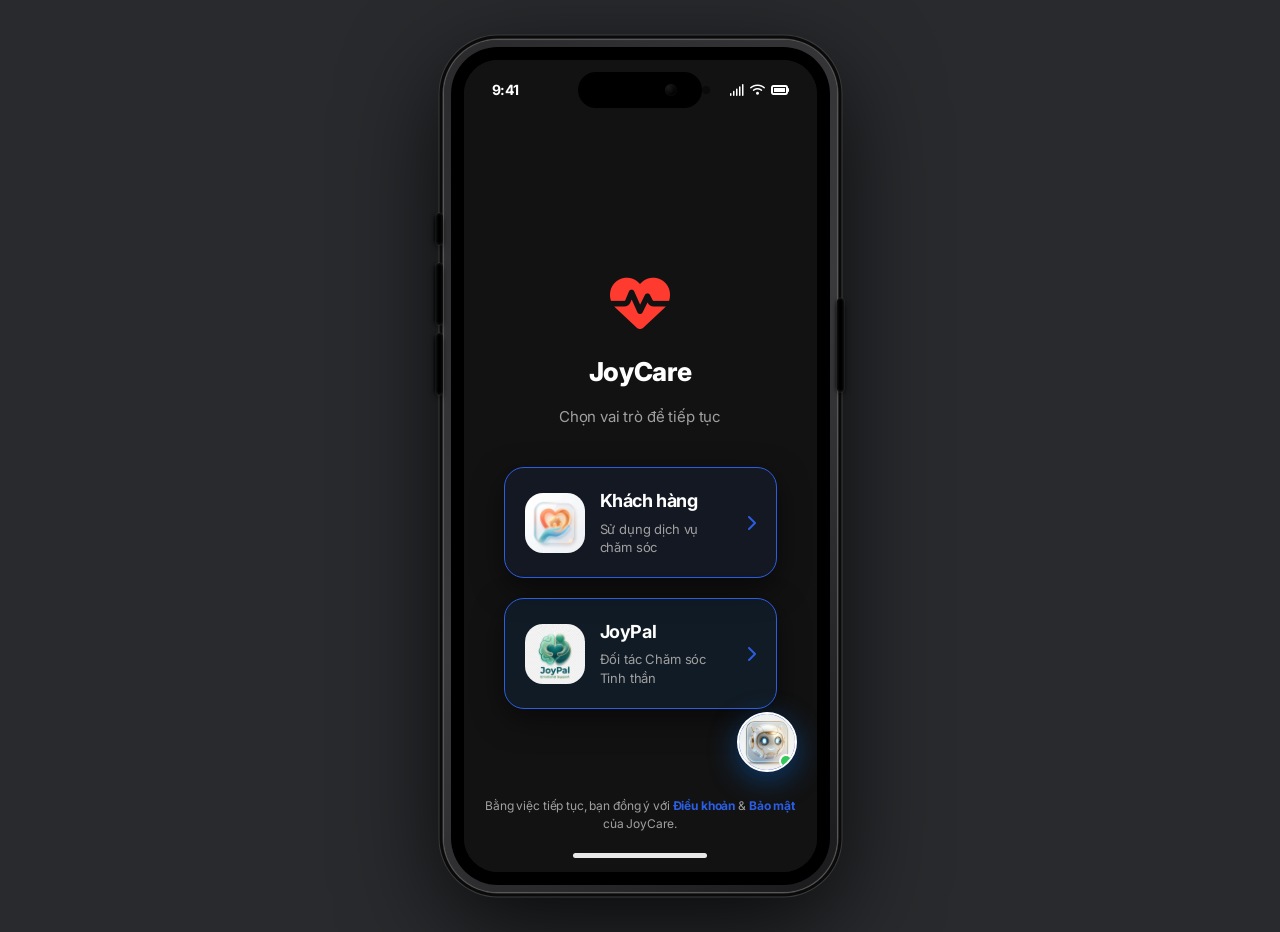
==== commit 10259c81: "Add files via upload" ====
--- a/Joycare/index.html
+++ b/Joycare/index.html
@@ -1,1584 +1,5430 @@
-<!DOCTYPE html>
-<html lang="vi">
-
-<head>
-    <meta charset="UTF-8">
-    <meta name="viewport" content="width=device-width, initial-scale=1.0, maximum-scale=1.0, user-scalable=no">
-    <title>JoyCare - Cháu Ơi</title>
-    <link href="https://fonts.googleapis.com/css2?family=Inter:wght@400;500;600;700&display=swap" rel="stylesheet">
-    <link rel="stylesheet" href="https://cdnjs.cloudflare.com/ajax/libs/font-awesome/6.4.0/css/all.min.css">
-    <link rel="preconnect" href="https://fonts.googleapis.com">
-    <link rel="preconnect" href="https://fonts.gstatic.com" crossorigin>
-    <link
-        href="https://fonts.googleapis.com/css2?family=Inter:wght@300;400;500;600;700;800&family=Outfit:wght@400;500;600;700;800&display=swap"
-        rel="stylesheet">
-    <link rel="stylesheet" href="./css/index.css">
-    <link rel="stylesheet" href="./css/home.css">
-    <link rel="stylesheet" href="./css/booking.css">
-    <link rel="stylesheet" href="./css/tracking.css">
-    <link rel="stylesheet" href="./css/device.css">
-    <link rel="stylesheet" href="./css/login.css">
-    <link rel="stylesheet" href="./css/home-phase2.css">
-    <link rel="stylesheet" href="./css/profile.css">
-    <link rel="stylesheet" href="./css/call.css">
-</head>
-
-<body>
-
-    <div id="device-frame">
-        <div id="app-container">
-            <div class="status-bar">
-                <div class="status-left">9:41</div>
-                <div class="status-right">
-                    <i class="fa-solid fa-signal" style="font-size: 12px;"></i>
-                    <i class="fa-solid fa-wifi" style="font-size: 12px;"></i>
-                    <i class="fa-solid fa-battery-full" style="font-size: 16px;"></i>
-                </div>
-            </div>
-            <div class="dynamic-island"></div>
-
-            <!-- 0. Login Screen -->
-            <div id="screen-login" class="screen active">
-                <div class="login-header">
-                    <div class="login-logo"><i class="fa-solid fa-heart-pulse"></i></div>
-                    <div class="login-title">JoyCare</div>
-                    <div class="login-subtitle">Đăng nhập tài khoản</div>
-                </div>
-
-                <div class="login-card">
-                    <div class="login-card-title">Đăng nhập</div>
-                    <div class="login-form">
-                        <div class="login-input-wrapper">
-                            <input type="text" class="login-input" placeholder="Tên đăng nhập">
-                        </div>
-                        <div class="login-input-wrapper">
-                            <input type="password" class="login-input" placeholder="Mật khẩu">
-                        </div>
-                    </div>
-                    <button class="btn-login-main" onclick="app.navigate('home')">Đăng nhập</button>
-                    <button class="btn-login-outline" onclick="app.navigate('register')">Tạo tài khoản</button>
-
-                    <div style="margin-top: 15px;">
-                        <button onclick="app.showVNeIDScan()"
-                            style="width: 100%; background: #b71c1c; color: var(--text-primary); border: none; border-radius: 25px; padding: 12px; font-size: 14px; font-weight: bold; cursor: pointer; display: flex; align-items: center; justify-content: center; gap: 8px;">
-                            <img src="https://vneid.gov.vn/assets/images/logo.png"
-                                style="height: 20px; filter: brightness(0) invert(1);" alt="VNeID">
-                            Đăng nhập bằng VNeID
-                        </button>
-                    </div>
-
-                    <div class="divider">Hoặc</div>
-                    <a href="#" onclick="app.navigate('home')" class="google-login-link">
-                        <i class="fa-brands fa-google google-icon"></i> Đăng nhập bằng Google
-                    </a>
-                </div>
-            </div>
-
-            <!-- NFC Verify Modal (Top-Centered) -->
-            <div id="nfc-modal"
-                style="display: none; position: absolute; top: 60px; left: 50%; transform: translateX(-50%); width: 90%; background: #1e1e1e; border-radius: 24px; padding: 20px; z-index: 10005; box-shadow: 0 10px 40px rgba(0,0,0,0.5); text-align: center; border: 1px solid #333;">
-                <div
-                    style="width: 40px; height: 4px; background: #444; border-radius: 2px; margin: -5px auto 15px auto;">
-                </div>
-                <div
-                    style="width: 60px; height: 60px; background: rgba(43,94,226,0.15); border-radius: 50%; display: flex; align-items: center; justify-content: center; margin: 0 auto 15px;">
-                    <i class="fa-solid fa-nfc-symbol" style="color: #2B5EE2; font-size: 24px;"></i>
-                </div>
-                <h3 style="color: var(--text-primary); font-size: 17px; margin-bottom: 8px;">Sẵn sàng quét</h3>
-                <p style="color: #888; font-size: 13px; margin-bottom: 20px;">Giữ mặt sau CCCD gắn chip sát vào phần
-                    trên của điện thoại</p>
-                <div
-                    style="width: 200px; height: 120px; border: 2px dashed #2B5EE2; border-radius: 12px; margin: 0 auto 20px; position: relative; overflow: hidden; display: flex; align-items: center; justify-content: center;">
-                    <i class="fa-solid fa-address-card" style="color: #444; font-size: 60px;"></i>
-                    <div id="nfc-scan-line"
-                        style="position: absolute; top: 0; left: 0; width: 100%; height: 2px; background: #2B5EE2; box-shadow: 0 0 10px #2B5EE2; animation: scanNfc 2s infinite linear; display: none;">
-                    </div>
-                </div>
-                <button onclick="document.getElementById('nfc-modal').style.display = 'none'"
-                    style="width: 100%; background: #333; color: var(--text-primary); border: none; border-radius: 12px; padding: 12px; font-weight: 600; cursor: pointer;">Hủy</button>
-            </div>
-
-            <!-- 1. Home Screen -->
-            <div id="screen-home" class="screen">
-                <div class="header-blue">
-                    <!-- Premium Background Patterns -->
-                    <div class="header-patterns">
-                        <div class="pattern-circle pattern-1"></div>
-                        <div class="pattern-circle pattern-2"></div>
-                        <div class="pattern-circle pattern-3"></div>
-                    </div>
-
-                    <div class="header-top">
-                        <img src="https://i.pravatar.cc/150?img=5" class="user-avatar" alt="User">
-                        <div class="greeting">
-                            <div class="greeting-sub">Chào buổi sáng! 👋</div>
-                            <div class="greeting-main"
-                                style="color: var(--text-primary); font-size: 20px; font-weight: 800; line-height: 1.2;">
-                                JoyCare có
-                                thể giúp gì<br>cho bạn hôm nay?</div>
-                            <div
-                                style="font-size:11px;color: var(--text-secondary);margin-top:6px;display:flex;align-items:center;gap:6px;">
-                                <span>📍 Hà Nội</span>
-                                <span>•</span>
-                                <span style="color:#FFD700;font-weight:700;"><i class="fa-solid fa-crown"
-                                        style="font-size:9px;"></i> Thành viên Vàng</span>
-                            </div>
-                        </div>
-                        <div style="display: flex; gap: 10px;">
-                            <div class="icon-bell" onclick="app.toggleTheme()" id="theme-toggle-btn"
-                                style="position:relative;cursor:pointer;">
-                                <i id="theme-icon" class="fa-solid fa-moon"></i>
-                            </div>
-                            <div class="icon-bell" onclick="app.toggleNotifications()"
-                                style="position:relative;cursor:pointer;">
-                                <i class="fa-regular fa-bell"></i>
-                                <span id="notif-badge"
-                                    style="position:absolute;top:-2px;right:-2px;width:16px;height:16px;background:#FF3B30;border-radius:50%;font-size:9px;color: var(--text-primary);display:flex;align-items:center;justify-content:center;font-weight:700;border:2px solid #2151CD;">3</span>
-                            </div>
-                        </div>
-                    </div>
-
-                    <!-- New Wallet & Points Card -->
-                    <div class="wallet-balance-card">
-                        <div class="balance-item">
-                            <span class="balance-label">Số dư JoyPay</span>
-                            <div class="balance-value">
-                                <i class="fa-solid fa-wallet joypay-color"></i>
-                                <span id="header-balance">1.250.000đ</span>
-                            </div>
-                        </div>
-                        <div class="balance-divider"></div>
-                        <div class="balance-item">
-                            <span class="balance-label">JoyPoints</span>
-                            <div class="balance-value">
-                                <i class="fa-solid fa-coins joypoints-color"></i>
-                                <span id="header-points">2.450</span>
-                            </div>
-                        </div>
-                        <button class="btn-topup">Nạp tiền</button>
-                    </div>
-                </div>
-
-                <!-- Notification Panel -->
-                <div id="notif-panel"
-                    style="display:none;position:absolute;top:72px;right:12px;width:88%;max-width:320px;background:#1c1c2e;border-radius:20px;box-shadow:0 12px 40px rgba(0,0,0,0.5);z-index:9999;overflow:hidden;border: 1px solid var(--border-color);">
-                    <!-- Header -->
-                    <div
-                        style="display:flex;align-items:center;justify-content:space-between;padding:16px 18px 12px;border-bottom: 1px solid var(--border-color);">
-                        <div
-                            style="font-size:15px;font-weight:800;color: var(--text-primary); font-family: 'Outfit', sans-serif;">
-                            Thông báo 🔔</div>
-                        <div style="display:flex;align-items:center;gap:12px;">
-                            <span onclick="app.clearNotifications()"
-                                style="font-size:11px;color:#007AFF;cursor:pointer;font-weight:600;">Xóa tất cả</span>
-                            <i class="fa-solid fa-xmark" style="color:#888;cursor:pointer;font-size:16px;"
-                                onclick="app.toggleNotifications()"></i>
-                        </div>
-                    </div>
-                    <!-- Notifications List -->
-                    <div id="notif-list" style="max-height:320px;overflow-y:auto;">
-                        <!-- Voucher 1 -->
-                        <div
-                            style="display:flex;gap:12px;padding:14px 18px;border-bottom:1px solid rgba(255,255,255,0.05);background:rgba(255,149,0,0.06);">
-                            <div
-                                style="width:42px;height:42px;background:linear-gradient(135deg,#FF9500,#FF6B00);border-radius:12px;display:flex;align-items:center;justify-content:center;flex-shrink:0;">
-                                <i class="fa-solid fa-ticket" style="color: var(--text-primary);font-size:18px;"></i>
-                            </div>
-                            <div style="flex:1;">
-                                <div
-                                    style="font-size:13px;font-weight:700;color: var(--text-primary);margin-bottom:3px;">
-                                    Giảm 20% gói
-                                    Joy-Home 🎉</div>
-                                <div style="font-size:11px;color:#aaa;line-height:1.4;">Dành riêng cho khách hàng mới.
-                                    Áp dụng t ừ nay đến 31/03/2026.</div>
-                                <div style="font-size:10px;color:#FF9500;margin-top:4px;font-weight:600;">Nhận ngay
-                                    &rarr;</div>
-                            </div>
-                        </div>
-                        <!-- Voucher 2 -->
-                        <div
-                            style="display:flex;gap:12px;padding:14px 18px;border-bottom:1px solid rgba(255,255,255,0.05);background:rgba(230,57,70,0.06);">
-                            <div
-                                style="width:42px;height:42px;background:linear-gradient(135deg,#e63946,#c1121f);border-radius:12px;display:flex;align-items:center;justify-content:center;flex-shrink:0;">
-                                <i class="fa-solid fa-tag" style="color: var(--text-primary);font-size:18px;"></i>
-                            </div>
-                            <div style="flex:1;">
-                                <div
-                                    style="font-size:13px;font-weight:700;color: var(--text-primary);margin-bottom:3px;">
-                                    Flash Sale –
-                                    Joy-Hospital giảm 15%</div>
-                                <div style="font-size:11px;color:#aaa;line-height:1.4;">Chỉ áp dụng 24h hôm nay. Được
-                                    giảm tối đa 33.000đ.</div>
-                                <div style="font-size:10px;color:#e63946;margin-top:4px;font-weight:600;">Còn 18 giờ ⌛ →
-                                    Đặt ngay</div>
-                            </div>
-                        </div>
-                        <!-- Referral -->
-                        <div
-                            style="display:flex;gap:12px;padding:14px 18px;border-bottom:1px solid rgba(255,255,255,0.05);">
-                            <div
-                                style="width:42px;height:42px;background:linear-gradient(135deg,#34C759,#248A3D);border-radius:12px;display:flex;align-items:center;justify-content:center;flex-shrink:0;">
-                                <i class="fa-solid fa-users" style="color: var(--text-primary);font-size:16px;"></i>
-                            </div>
-                            <div style="flex:1;">
-                                <div
-                                    style="font-size:13px;font-weight:700;color: var(--text-primary);margin-bottom:3px;">
-                                    Giới thiệu
-                                    bạn bè, nhận 50.000đ!</div>
-                                <div style="font-size:11px;color:#aaa;line-height:1.4;">Chia sẻ mã giới thiệu của bạn.
-                                    Bạn và bạn bè cùng được thưởng.</div>
-                                <div style="font-size:10px;color:#34C759;margin-top:4px;font-weight:600;">Sao chép mã:
-                                    JOY-WELCOME</div>
-                            </div>
-                        </div>
-                        <!-- Update News -->
-                        <div style="display:flex;gap:12px;padding:14px 18px;">
-                            <div
-                                style="width:42px;height:42px;background:linear-gradient(135deg,#007AFF,#0044CC);border-radius:12px;display:flex;align-items:center;justify-content:center;flex-shrink:0;">
-                                <i class="fa-solid fa-circle-info"
-                                    style="color: var(--text-primary);font-size:18px;"></i>
-                            </div>
-                            <div style="flex:1;">
-                                <div
-                                    style="font-size:13px;font-weight:700;color: var(--text-primary);margin-bottom:3px;">
-                                    Cập nhật:
-                                    Tính năng Nhật ký trực tiếp 🌟</div>
-                                <div style="font-size:11px;color:#aaa;line-height:1.4;">Nay JoyPal có thể gửi ảnh & cập
-                                    nhật trực tiếp đến bạn trong lúc chăm sóc.</div>
-                                <div style="font-size:10px;color:#007AFF;margin-top:4px;font-weight:600;">Tìm hiểu thêm
-                                    &rarr;</div>
-                            </div>
-                        </div>
-                    </div>
-                </div>
-
-                <div class="home-content">
-                    <div class="promo-banner">
-                        <div class="promo-info">
-                            <h3>Giảm 20% gói Joy-Home</h3>
-                            <p>Dành riêng cho khách hàng mới</p>
-                        </div>
-                        <button class="btn-promo-claim">Nhận ngay</button>
-                    </div>
-
-                    <h3 class="section-title">Các dịch vụ cung cấp</h3>
-                    <div class="services-grid">
-                        <div class="service-card" onclick="app.showServiceDetail('hospital')">
-                            <div class="service-icon service-icon-hospital"><i class="fa-solid fa-hospital-user"></i>
-                            </div>
-                            <div class="service-name">Joy-Hospital</div>
-                            <div class="service-desc">Tháp tùng đi viện</div>
-                            <div class="service-price">110k/h</div>
-                        </div>
-                        <div class="service-card" onclick="app.showServiceDetail('vip')">
-                            <div class="vip-badge">VIP</div>
-                            <div class="service-icon service-icon-vip"><i class="fa-solid fa-crown"></i></div>
-                            <div class="service-name">Hospital VIP</div>
-                            <div class="service-desc">Trọn gói & Live</div>
-                            <div class="service-price">450k/ca</div>
-                        </div>
-                        <div class="service-card" onclick="app.showServiceDetail('home')">
-                            <div class="service-icon service-icon-home"><i class="fa-solid fa-hand-holding-heart"></i>
-                            </div>
-                            <div class="service-name">Joy-Home</div>
-                            <div class="service-desc">Trò chuyện</div>
-                            <div class="service-price">70k/h</div>
-                        </div>
-                        <div class="service-card" onclick="app.showServiceDetail('tech')">
-                            <div class="service-icon service-icon-tech"><i class="fa-solid fa-laptop-code"></i></div>
-                            <div class="service-name">Joy-Tech</div>
-                            <div class="service-desc">Gia sư số</div>
-                            <div class="service-price">70k/h</div>
-                        </div>
-                        <div class="service-card" onclick="app.showServiceDetail('event')">
-                            <div class="service-icon service-icon-event"><i class="fa-solid fa-champagne-glasses"></i>
-                            </div>
-                            <div class="service-name">Joy-Event</div>
-                            <div class="service-desc">Sự kiện</div>
-                            <div class="service-price">90k/h</div>
-                        </div>
-                        <div class="service-card" onclick="app.showServiceDetail('meal')">
-                            <div class="service-icon service-icon-meal"><i class="fa-solid fa-bowl-food"></i></div>
-                            <div class="service-name">Joy-Meal</div>
-                            <div class="service-desc">Bữa ăn</div>
-                            <div class="service-price">90k/h</div>
-                        </div>
-                    </div>
-
-                    <!-- JoyPal Introduction Section -->
-                    <h3 class="section-title mt-4">Giới thiệu JoyPal</h3>
-                    <div
-                        style="display: flex; gap: 12px; overflow-x: auto; padding-bottom: 10px; scrollbar-width: none;">
-                        <div
-                            style="min-width: 160px; background: var(--bg-card); border-radius: 16px; padding: 15px; text-align: center; flex-shrink: 0; border: 1px solid var(--border-color);">
-                            <img src="https://i.pravatar.cc/150?img=11"
-                                style="width: 64px; height: 64px; border-radius: 50%; border: 3px solid var(--primary-orange); margin-bottom: 8px;">
-                            <div style="font-weight: bold; color: var(--text-primary); font-size: 14px;">Tuấn, 21</div>
-                            <div style="font-size: 11px; color: var(--text-secondary); margin-bottom: 6px;">Đại học Y Hà
-                                Nội</div>
-                            <div style="color: #ffd700; font-size: 13px;">★ 4.9</div>
-                            <div style="margin-top: 6px;"><span
-                                    style="background: rgba(52,199,89,0.15); color: var(--success-green); font-size: 10px; padding: 3px 8px; border-radius: 8px; font-weight: bold;">VNeID
-                                    ✓</span></div>
-                        </div>
-                        <div
-                            style="min-width: 160px; background: var(--bg-card); border-radius: 16px; padding: 15px; text-align: center; flex-shrink: 0; border: 1px solid var(--border-color);">
-                            <img src="https://i.pravatar.cc/150?img=5"
-                                style="width: 64px; height: 64px; border-radius: 50%; border: 3px solid var(--primary-blue); margin-bottom: 8px;">
-                            <div style="font-weight: bold; color: var(--text-primary); font-size: 14px;">My, 22</div>
-                            <div style="font-size: 11px; color: var(--text-secondary); margin-bottom: 6px;">ĐH Điều
-                                dưỡng HN</div>
-                            <div style="color: #ffd700; font-size: 13px;">★ 4.8</div>
-                            <div style="margin-top: 6px;"><span
-                                    style="background: rgba(52,199,89,0.15); color: var(--success-green); font-size: 10px; padding: 3px 8px; border-radius: 8px; font-weight: bold;">VNeID
-                                    ✓</span></div>
-                        </div>
-                        <div
-                            style="min-width: 160px; background: var(--bg-card); border-radius: 16px; padding: 15px; text-align: center; flex-shrink: 0; border: 1px solid var(--border-color);">
-                            <img src="https://i.pravatar.cc/150?img=15"
-                                style="width: 64px; height: 64px; border-radius: 50%; border: 3px solid var(--primary-orange); margin-bottom: 8px;">
-                            <div style="font-weight: bold; color: var(--text-primary); font-size: 14px;">Hùng, 23</div>
-                            <div style="font-size: 11px; color: var(--text-secondary); margin-bottom: 6px;">Đại học Y Hà
-                                Nội</div>
-                            <div style="color: #ffd700; font-size: 13px;">★ 4.7</div>
-                            <div style="margin-top: 6px;"><span
-                                    style="background: rgba(52,199,89,0.15); color: var(--success-green); font-size: 10px; padding: 3px 8px; border-radius: 8px; font-weight: bold;">VNeID
-                                    ✓</span></div>
-                        </div>
-                    </div>
-                </div>
-
-                <!-- Service Detail Modal -->
-                <div class="vneid-overlay" id="service-modal" style="z-index: 10002; display: none;">
-                    <div
-                        style="background-color: var(--bg-card); width: 100%; border-radius: 20px; overflow: hidden; display: flex; flex-direction: column;">
-                        <div
-                            style="padding: 20px; background-color: var(--bg-dark); display: flex; justify-content: space-between; align-items: center;">
-                            <h3 id="modal-service-title" style="margin: 0;">Service Title</h3>
-                            <i class="fa-solid fa-xmark text-secondary" style="font-size: 20px; cursor: pointer;"
-                                onclick="app.closeServiceDetail()"></i>
-                        </div>
-                        <div style="padding: 20px; text-align: left; max-height: 60vh; overflow-y: auto;">
-                            <div id="modal-service-badge"
-                                style="display: none; background-color: var(--primary-orange); color: var(--text-primary); padding: 4px 10px; border-radius: 10px; font-size: 12px; font-weight: bold; width: fit-content; margin-bottom: 10px;">
-                                VIP</div>
-                            <div id="modal-service-tagline" class="text-orange fw-bold mb-2">Tagline</div>
-                            <p id="modal-service-desc" class="text-secondary text-sm mb-3">Desc</p>
-                            <div class="fw-bold mb-2" style="font-size: 15px;">Dịch vụ bao gồm:</div>
-                            <ul id="modal-service-features"
-                                style="padding-left: 20px; color: var(--text-primary); font-size: 14px; line-height: 1.6;">
-                            </ul>
-                        </div>
-                        <div
-                            style="padding: 15px 20px; background-color: var(--bg-dark); border-top: 1px solid var(--border-color);">
-                            <button class="btn-primary" onclick="app.closeServiceDetail(); app.navigate('booking')">Đặt
-                                lịch dịch vụ này</button>
-                        </div>
-                    </div>
-                </div>
-            </div>
-
-            <!-- 2. Booking Screen -->
-            <div id="screen-booking" class="screen">
-                <div class="top-bar">
-                    <i class="fa-solid fa-chevron-left back-btn" onclick="app.navigate('home')"></i>
-                    <h2>Đặt lịch JoyPal</h2>
-                    <div style="width: 24px;"></div>
-                </div>
-
-                <div class="booking-form p-3">
-                    <div class="card relative form-card">
-                        <!-- Service Selection Grid -->
-                        <div class="form-row border-bottom pb-3 mb-3">
-                            <span class="text-sm text-secondary mb-3 d-block"><i
-                                    class="fa-solid fa-list-check text-green"></i> Chọn dịch vụ</span>
-                            <div style="display: grid; grid-template-columns: 1fr 1fr; gap: 10px;">
-                                <label
-                                    style="display: flex; align-items: flex-start; gap: 8px; font-weight: bold; cursor: pointer; color: var(--text-primary); background: var(--bg-dark); padding: 12px; border-radius: 10px; border: 1px solid var(--border-color);"><input
-                                        type="radio" name="booking-service" checked
-                                        style="accent-color: var(--primary-orange); width: 16px; height: 16px; margin-top:2px;"
-                                        onchange="app.toggleVipPicker('home')"> <span
-                                        style="font-size: 13px;">Joy-Home<br><span
-                                            style="color:var(--text-secondary);font-size:11px;font-weight:normal;">70k/h</span></span></label>
-                                <label
-                                    style="display: flex; align-items: flex-start; gap: 8px; font-weight: bold; cursor: pointer; color: var(--text-primary); background: var(--bg-dark); padding: 12px; border-radius: 10px; border: 1px solid var(--border-color);"><input
-                                        type="radio" name="booking-service"
-                                        style="accent-color: var(--primary-orange); width: 16px; height: 16px; margin-top:2px;"
-                                        onchange="app.toggleVipPicker('hospital')"> <span
-                                        style="font-size: 13px;">Joy-Hospital<br><span
-                                            style="color:var(--text-secondary);font-size:11px;font-weight:normal;">110k/h</span></span></label>
-                                <label
-                                    style="display: flex; align-items: flex-start; gap: 8px; font-weight: bold; cursor: pointer; color: var(--text-primary); background: var(--bg-dark); padding: 12px; border-radius: 10px; border: 1px solid var(--primary-orange);"><input
-                                        type="radio" name="booking-service"
-                                        style="accent-color: var(--primary-orange); width: 16px; height: 16px; margin-top:2px;"
-                                        onchange="app.toggleVipPicker('vip')"> <span style="font-size: 13px;">Hospital
-                                        VIP<br><span
-                                            style="color:var(--text-secondary);font-size:11px;font-weight:normal;">450k/ca</span></span></label>
-                                <label
-                                    style="display: flex; align-items: flex-start; gap: 8px; font-weight: bold; cursor: pointer; color: var(--text-primary); background: var(--bg-dark); padding: 12px; border-radius: 10px; border: 1px solid var(--border-color);"><input
-                                        type="radio" name="booking-service"
-                                        style="accent-color: var(--primary-orange); width: 16px; height: 16px; margin-top:2px;"
-                                        onchange="app.toggleVipPicker('tech')"> <span
-                                        style="font-size: 13px;">Joy-Tech<br><span
-                                            style="color:var(--text-secondary);font-size:11px;font-weight:normal;">70k/h</span></span></label>
-                                <label
-                                    style="display: flex; align-items: flex-start; gap: 8px; font-weight: bold; cursor: pointer; color: var(--text-primary); background: var(--bg-dark); padding: 12px; border-radius: 10px; border: 1px solid var(--border-color);"><input
-                                        type="radio" name="booking-service"
-                                        style="accent-color: var(--primary-orange); width: 16px; height: 16px; margin-top:2px;"
-                                        onchange="app.toggleVipPicker('event')"> <span
-                                        style="font-size: 13px;">Joy-Event<br><span
-                                            style="color:var(--text-secondary);font-size:11px;font-weight:normal;">90k/h</span></span></label>
-                                <label
-                                    style="display: flex; align-items: flex-start; gap: 8px; font-weight: bold; cursor: pointer; color: var(--text-primary); background: var(--bg-dark); padding: 12px; border-radius: 10px; border: 1px solid var(--border-color);"><input
-                                        type="radio" name="booking-service"
-                                        style="accent-color: var(--primary-orange); width: 16px; height: 16px; margin-top:2px;"
-                                        onchange="app.toggleVipPicker('meal')"> <span
-                                        style="font-size: 13px;">Joy-Meal<br><span
-                                            style="color:var(--text-secondary);font-size:11px;font-weight:normal;">90k/h</span></span></label>
-                            </div>
-                        </div>
-
-                        <!-- Location Input -->
-                        <div class="form-row border-bottom pb-3 mb-3">
-                            <span class="text-sm text-secondary d-block"><i
-                                    class="fa-solid fa-location-dot mt-1 text-primary"></i> Địa chỉ nơi JoyPal sẽ
-                                đến</span>
-                            <div class="input-box"
-                                style="padding: 0; display: flex; align-items: center; background: var(--bg-dark); border-radius: 10px; margin-top: 10px; padding: 5px 15px;">
-                                <input type="text" placeholder="Nhập địa chỉ hoặc vị trí..."
-                                    value="Số 10, Ngõ 1, Tôn Thất Tùng, Hà Nội"
-                                    style="width: 100%; background: transparent; border: none; color: var(--text-primary); font-size: 14px; outline: none; font-weight: bold; font-family: 'Inter', sans-serif;">
-                                <i class="fa-solid fa-location-crosshairs text-blue"
-                                    style="font-size: 18px; cursor: pointer;"
-                                    onclick="alert('Đã cập nhật vị trí hiện tại của bạn!')"></i>
-                            </div>
-                        </div>
-
-                        <!-- Target Person -->
-                        <div class="form-row border-bottom pb-3">
-                            <div class="target-icon"><i class="fa-regular fa-user"></i></div>
-                            <div class="target-info">
-                                <span class="text-xs text-secondary">Dành cho:</span>
-                                <div class="fw-bold fs-md">Bác Nguyễn Văn A (Bố)</div>
-                            </div>
-                            <button class="btn-change">Thay đổi</button>
-                        </div>
-
-                        <!-- VIP JoyPal Selection -->
-                        <div id="vip-joypal-selection" class="form-row border-bottom pb-3 mb-3"
-                            style="display: none; padding-top: 15px;">
-                            <span class="text-sm text-secondary d-block mb-3"><i
-                                    class="fa-solid fa-star text-orange"></i> Chọn JoyPal VIP (Hoặc tự động ghép)</span>
-                            <div style="display: flex; gap: 15px; overflow-x: auto; padding-bottom: 5px;">
-                                <label
-                                    style="display: flex; flex-direction: column; align-items: center; gap: 5px; cursor: pointer;">
-                                    <input type="radio" name="vip-joypal-choice" value="auto" checked
-                                        style="accent-color: var(--primary-orange);">
-                                    <div
-                                        style="width: 50px; height: 50px; border-radius: 50%; background: var(--bg-dark); border: 2px solid var(--border-color); display: flex; align-items: center; justify-content: center; font-size: 20px;">
-                                        <i class="fa-solid fa-bolt text-orange"></i>
-                                    </div>
-                                    <span style="font-size: 12px; font-weight: bold; color: var(--text-primary);">Tự
-                                        động</span>
-                                </label>
-                                <label
-                                    style="display: flex; flex-direction: column; align-items: center; gap: 5px; cursor: pointer;">
-                                    <input type="radio" name="vip-joypal-choice" value="tuan"
-                                        style="accent-color: var(--primary-orange);">
-                                    <img src="https://i.pravatar.cc/150?img=11"
-                                        style="width: 50px; height: 50px; border-radius: 50%; border: 2px solid var(--primary-blue);">
-                                    <span style="font-size: 12px; color: var(--text-primary);">Tuấn ⭐4.9</span>
-                                </label>
-                                <label
-                                    style="display: flex; flex-direction: column; align-items: center; gap: 5px; cursor: pointer;">
-                                    <input type="radio" name="vip-joypal-choice" value="my"
-                                        style="accent-color: var(--primary-orange);">
-                                    <img src="https://i.pravatar.cc/150?img=5"
-                                        style="width: 50px; height: 50px; border-radius: 50%; border: 2px solid var(--primary-blue);">
-                                    <span style="font-size: 12px; color: var(--text-primary);">My ⭐4.9</span>
-                                </label>
-                            </div>
-                        </div>
-
-                        <!-- Date -->
-                        <div class="flex-between py-3 border-bottom gap-2">
-                            <div class="flex-1">
-                                <span class="text-sm text-secondary mb-1 d-block"><i class="fa-regular fa-calendar"
-                                        style="color: var(--text-primary);"></i> Ngày phục vụ</span>
-                                <div class="input-box" style="padding: 0;">
-                                    <input type="date" id="booking-date" value="2026-05-15"
-                                        style="width: 100%; background: transparent; border: none; color: var(--text-primary); padding: 15px; font-size: 15px; outline: none; font-weight: bold; font-family: 'Inter', sans-serif; color-scheme: dark;">
-                                </div>
-                            </div>
-                        </div>
-
-                        <div class="flex-between py-3 gap-2 border-bottom">
-                            <div class="flex-1">
-                                <span class="text-sm text-secondary mb-1 d-block"><i class="fa-regular fa-clock"></i>
-                                    Giờ bắt đầu</span>
-                                <div class="input-box" style="padding: 0;">
-                                    <input id="booking-time" type="text" placeholder="VD: 08:30" value="08:00"
-                                        style="width: 100%; background: transparent; border: none; color: var(--text-primary); padding: 15px; font-size: 15px; outline: none; font-weight: bold; font-family: 'Inter', sans-serif;">
-                                </div>
-                            </div>
-                        </div>
-
-                        <div class="form-row py-3">
-                            <div class="w-100">
-                                <span class="text-sm text-secondary mb-1 d-block"><i
-                                        class="fa-solid fa-hourglass-half"></i> Thời lượng dự kiến</span>
-                                <select id="booking-duration"
-                                    style="width: 100%; background: var(--bg-dark); border: 1px solid var(--border-color); color: var(--text-primary); padding: 15px; font-size: 15px; border-radius: 10px; outline: none;">
-                                    <option value="1">1 giờ (Tính theo thực tế)</option>
-                                    <option value="2">2 giờ</option>
-                                    <option value="3">3 giờ</option>
-                                    <option value="4">4 giờ</option>
-                                </select>
-                            </div>
-                        </div>
-
-                        <!-- Address row -->
-                        <div class="form-row py-3 border-top">
-                            <div class="w-100">
-                                <span class="text-sm text-secondary mb-1 d-block"><i class="fa-solid fa-location-dot"
-                                        style="color:var(--primary-orange);"></i> Địa chỉ cần chăm sóc</span>
-                                <div class="input-box" style="padding:0;position:relative;">
-                                    <input type="text" id="booking-address"
-                                        placeholder="VD: 10 Tôn Thất Tùng, Đống Đa, Hà Nội"
-                                        value="10 Tôn Thất Tùng, Đống Đa, Hà Nội"
-                                        style="width:100%;background:transparent;border:none;color: var(--text-primary);padding:14px 40px 14px 15px;font-size:14px;outline:none;font-family:'Inter',sans-serif;box-sizing:border-box;">
-                                    <i class="fa-solid fa-location-crosshairs"
-                                        style="position:absolute;right:14px;top:50%;transform:translateY(-50%);color:var(--primary-orange);font-size:16px;cursor:pointer;"
-                                        title="Dùng vị trí hiện tại"></i>
-                                </div>
-                            </div>
-                        </div>
-                    </div>
-                </div>
-
-                <div class="fixed-bottom-action" style="padding-bottom: 90px;">
-                    <button class="btn-primary btn-lock"
-                        style="background-color: var(--primary-orange); color: var(--text-primary); font-size: 16px; width: 100%; padding: 15px; border-radius: 12px; border: none; font-weight: bold;"
-                        onclick="app.goToConfirm()">Xem lại thông tin & Đặt lịch</button>
-                </div>
-            </div>
-
-            <!-- 2.3 Confirm Screen -->
-            <div id="screen-confirm" class="screen" style="display: none;">
-                <div class="top-bar"
-                    style="background: var(--primary-orange); color: var(--text-primary); border-bottom: none;">
-                    <i class="fa-solid fa-chevron-left"
-                        style="font-size: 18px; cursor: pointer; color: var(--text-primary);"
-                        onclick="app.navigate('booking')"></i>
-                    <h2 style="color: var(--text-primary); font-size: 16px;">KIỂM TRA LẠI THÔNG TIN</h2>
-                    <div style="width: 24px;"></div>
-                </div>
-
-                <div style="padding: 20px; height: calc(100% - 56px); overflow-y: auto;">
-                    <div
-                        style="background: var(--bg-card); border-radius: 16px; padding: 20px; margin-bottom: 15px; border: 1px solid var(--border-color);">
-                        <p
-                            style="text-align: center; font-weight: bold; color: var(--text-primary); font-size: 15px; margin-bottom: 5px;">
-                            CẢM ƠN QUÝ KHÁCH ĐÃ ĐẶT LỊCH HẸN</p>
-                        <p
-                            style="text-align: center; color: var(--text-secondary); font-size: 13px; margin-bottom: 20px;">
-                            Xin quý khách vui lòng kiểm tra lại thông tin vừa đăng ký</p>
-
-                        <div style="border-top: 1px solid var(--border-color);">
-                            <div
-                                style="display: flex; justify-content: space-between; align-items: center; padding: 12px 0; border-bottom: 1px solid var(--border-color);">
-                                <span style="color: var(--text-secondary); font-size: 14px;">Dịch vụ</span>
-                                <span id="confirm-service"
-                                    style="color: var(--text-primary); font-weight: bold; font-size: 14px;">Joy-Home</span>
-                            </div>
-                            <div
-                                style="display: flex; justify-content: space-between; align-items: center; padding: 12px 0; border-bottom: 1px solid var(--border-color);">
-                                <span style="color: var(--text-secondary); font-size: 14px;">Dành cho</span>
-                                <span style="color: var(--text-primary); font-weight: bold; font-size: 14px;">Bác Nguyễn
-                                    Văn A</span>
-                            </div>
-                            <div
-                                style="display: flex; justify-content: space-between; align-items: center; padding: 12px 0; border-bottom: 1px solid var(--border-color);">
-                                <span style="color: var(--text-secondary); font-size: 14px;">Thời gian</span>
-                                <span id="confirm-time"
-                                    style="color: var(--text-primary); font-weight: bold; font-size: 14px;">08:00,
-                                    15/05/2026</span>
-                            </div>
-                            <div
-                                style="display: flex; justify-content: space-between; align-items: center; padding: 12px 0; border-bottom: 1px solid var(--border-color);">
-                                <span style="color: var(--text-secondary); font-size: 14px;">Thời lượng</span>
-                                <span id="confirm-duration"
-                                    style="color: var(--text-primary); font-weight: bold; font-size: 14px;">1
-                                    giờ (Tính theo thực tế)</span>
-                            </div>
-                            <div
-                                style="display: flex; justify-content: space-between; align-items: flex-start; padding: 12px 0;">
-                                <span style="color: var(--text-secondary); font-size: 14px;">Địa điểm</span>
-                                <span
-                                    style="color: var(--text-primary); font-weight: bold; font-size: 14px; text-align: right; max-width: 200px;">Số
-                                    10, Ngõ 1, Tôn Thất Tùng, Hà Nội</span>
-                            </div>
-                        </div>
-
-                        <p style="text-align: center; color: var(--text-secondary); font-size: 13px; margin-top: 15px;">
-                            Nếu thông tin trên là đúng, xin mời bấm <strong style="color: var(--text-primary);">xác nhận
-                                đăng
-                                ký</strong></p>
-                        <p style="text-align: center; color: var(--primary-orange); font-size: 13px; margin-top: 5px;">
-                            Hoặc quý khách có thể đăng ký lại</p>
-                    </div>
-
-                    <div style="display: flex; gap: 12px; margin-top: 10px;">
-                        <button onclick="app.navigate('booking')"
-                            style="flex: 1; padding: 15px; background: var(--danger-red); color: var(--text-primary); border: none; border-radius: 12px; font-size: 15px; font-weight: bold; cursor: pointer;">Đăng
-                            ký lại</button>
-                        <button onclick="app.startMatching()"
-                            style="flex: 1; padding: 15px; background: var(--primary-blue); color: var(--text-primary); border: none; border-radius: 12px; font-size: 15px; font-weight: bold; cursor: pointer;">Xác
-                            nhận đăng ký</button>
-                    </div>
-                </div>
-            </div>
-
-            <!-- 2.5 Finding Screen -->
-            <div id="screen-finding" class="screen flex-center"
-                style="display: none; flex-direction: column; align-items: center; justify-content: center; height: 100%; background-color: var(--bg-dark);">
-                <div class="radar-container"
-                    style="position: relative; width: 120px; height: 120px; margin-bottom: 30px;">
-                    <i class="fa-solid fa-magnifying-glass"
-                        style="font-size: 40px; color: var(--primary-blue); position: absolute; top: 50%; left: 50%; transform: translate(-50%, -50%);"></i>
-                    <div
-                        style="position: absolute; top: 0; left: 0; right: 0; bottom: 0; border: 2px solid var(--primary-blue); border-radius: 50%; animation: pulse 1.5s infinite;">
-                    </div>
-                </div>
-                <h2 style="color: var(--text-primary); margin-bottom: 10px;">Đang tìm JoyPal...</h2>
-                <p style="color: var(--text-secondary); text-align: center; font-size: 14px; max-width: 80%;">Hệ thống
-                    đang lựa chọn JoyPal phù hợp nhất với yêu cầu và hồ sơ gia đình.</p>
-            </div>
-
-            <!-- 2.6 Matched Screen -->
-            <div id="screen-matched" class="screen" style="display: none;">
-                <div class="top-bar">
-                    <i class="fa-solid fa-chevron-left back-btn" onclick="app.navigate('booking')"></i>
-                    <h2>JoyPal phù hợp</h2>
-                    <div style="width: 24px;"></div>
-                </div>
-                <div class="p-3 mt-4 text-center">
-                    <h3 style="color: var(--success-green); margin-bottom: 20px;">Đã tìm thấy JoyPal! 🎉</h3>
-
-                    <div class="card joypal-card selected"
-                        style="margin-bottom: 30px; text-align: left; padding: 25px 20px;">
-                        <div class="joypal-flex" style="flex-direction: column; align-items: center;">
-                            <img src="https://i.pravatar.cc/150?img=11" class="joypal-avatar-lg"
-                                style="width: 100px; height: 100px; margin-bottom: 15px;" alt="Tuấn">
-                            <h2 style="margin-bottom: 5px;">JoyPal Tuấn, 21</h2>
-                            <div class="text-secondary text-sm mb-3">Đại học Y Hà Nội (Năm 3)</div>
-
-                            <div class="badges-row mb-4" style="justify-content: center;">
-                                <span class="badge badge-vneid" style="font-size: 13px; padding: 6px 12px;"><i
-                                        class="fa-solid fa-shield-halved"></i> VNeID ✓</span>
-                                <span class="badge badge-rating"
-                                    style="font-size: 13px; padding: 6px 12px; background: var(--bg-card);"><i
-                                        class="fa-solid fa-star text-orange"></i> 4.9 (120+)</span>
-                            </div>
-
-                            <div style="width: 100%; border-top: 1px solid var(--border-color); margin-bottom: 15px;">
-                            </div>
-
-                            <div style="width: 100%; text-align: left;">
-                                <span
-                                    style="font-size: 13px; color: var(--text-secondary); margin-bottom: 8px; display: block;">Lý
-                                    do phù hợp với Bác Nguyễn Văn A:</span>
-                                <div class="tags-row" style="flex-wrap: wrap;">
-                                    <span class="tag"
-                                        style="background: rgba(52, 199, 89, 0.2); color: var(--success-green);">Biết sơ
-                                        cứu Y tế cơ bản</span>
-                                    <span class="tag">Chơi cờ tướng xuất sắc</span>
-                                    <span class="tag">Yêu nhạc xưa</span>
-                                </div>
-                            </div>
-                        </div>
-                    </div>
-
-                    <button class="btn-primary"
-                        style="background-color: var(--primary-orange); color: var(--text-primary); width: 100%;"
-                        onclick="app.confirmBooking()">Xác nhận & Thanh toán (VNPAY)</button>
-                    <button class="btn-primary"
-                        style="background-color: transparent; border: 1px solid var(--border-color); color: var(--text-primary); width: 100%; margin-top: 15px;"
-                        onclick="app.navigate('booking')">Hủy / Tìm lại</button>
-                    <p class="safe-text mt-3">JoyCare sẽ khóa 170.000đ và chỉ thanh toán cho Tuấn khi hoàn tất dịch vụ.
-                    </p>
-                </div>
-            </div>
-
-            <!-- PAYMENT Screen -->
-            <div id="screen-payment" class="screen"
-                style="display:none; flex-direction:column; background:#f5f5f5; overflow-y:auto;">
-                <!-- Red Header -->
-                <div style="background:linear-gradient(135deg,#e63946,#c1121f);padding:56px 20px 24px;flex-shrink:0;">
-                    <div style="display:flex;align-items:center;gap:12px;margin-bottom:4px;">
-                        <i class="fa-solid fa-chevron-left"
-                            style="color: var(--text-primary);font-size:16px;cursor:pointer;"
-                            onclick="app.navigate('matched')"></i>
-                        <span style="color: var(--text-secondary);font-size:13px;">Xác nhận đặt lịch</span>
-                    </div>
-                    <h2 style="color: var(--text-primary);font-size:20px;font-weight:800;margin:0;">Thanh toán dịch vụ
-                    </h2>
-                </div>
-
-                <!-- Order Summary Card -->
-                <div
-                    style="margin:-20px 16px 16px;background:white;border-radius:16px;padding:18px;box-shadow:0 4px 20px rgba(0,0,0,0.08);">
-                    <div
-                        style="display:flex;align-items:center;gap:12px;padding-bottom:14px;border-bottom:1px solid #f0f0f0;margin-bottom:14px;">
-                        <div
-                            style="width:48px;height:48px;background:linear-gradient(135deg,#e63946,#c1121f);border-radius:12px;display:flex;align-items:center;justify-content:center;flex-shrink:0;">
-                            <i class="fa-solid fa-heart-pulse" style="color: var(--text-primary);font-size:20px;"></i>
-                        </div>
-                        <div style="flex:1;">
-                            <div style="font-weight:800;font-size:15px;color:#111;" id="pay-service-name">Joy-Home</div>
-                            <div style="font-size:12px;color:#888;">JoyPal: Phạm Minh Tuấn</div>
-                        </div>
-                        <div style="text-align:right;">
-                            <div style="font-weight:800;font-size:16px;color:#e63946;" id="pay-amount">140.000đ</div>
-                            <div style="font-size:11px;color:#bbb;">tạm giữ</div>
-                        </div>
-                    </div>
-                    <div style="display:flex;flex-direction:column;gap:10px;">
-                        <div style="display:flex;justify-content:space-between;font-size:13px;">
-                            <span style="color:#888;">Thời gian</span>
-                            <span style="color:#111;font-weight:600;" id="pay-time">08:00, 15/05/2026</span>
-                        </div>
-                        <div style="display:flex;justify-content:space-between;font-size:13px;">
-                            <span style="color:#888;">Địa điểm</span>
-                            <span style="color:#111;font-weight:600;text-align:right;max-width:60%;" id="pay-address">10
-                                Tôn Thất Tùng, HN</span>
-                        </div>
-                        <div style="display:flex;justify-content:space-between;font-size:13px;">
-                            <span style="color:#888;">Thời lượng</span>
-                            <span style="color:#111;font-weight:600;" id="pay-duration">1 giờ</span>
-                        </div>
-                        <div
-                            style="border-top:1px dashed #eee;padding-top:10px;display:flex;justify-content:space-between;align-items:center;">
-                            <span style="font-size:14px;font-weight:700;color:#111;">Tổng tiền tạm giữ</span>
-                            <span style="font-size:18px;font-weight:800;color:#e63946;" id="pay-total">140.000đ</span>
-                        </div>
-                    </div>
-                </div>
-
-                <!-- Payment Method -->
-                <div style="margin:0 16px 16px;">
-                    <h3 style="font-size:15px;color:#111;font-weight:700;margin:0 0 12px;">Phương thức thanh toán</h3>
-                    <div
-                        style="background:white;border-radius:14px;overflow:hidden;box-shadow:0 2px 12px rgba(0,0,0,0.06);">
-                        <!-- VNPAY -->
-                        <label
-                            style="display:flex;align-items:center;gap:12px;padding:14px 16px;border-bottom:1px solid #f5f5f5;cursor:pointer;">
-                            <input type="radio" name="pay-method" value="vnpay" checked
-                                style="accent-color:#e63946;width:18px;height:18px;">
-                            <div
-                                style="width:40px;height:28px;background:linear-gradient(135deg,#0066cc,#003d99);border-radius:6px;display:flex;align-items:center;justify-content:center;">
-                                <span style="color: var(--text-primary);font-size:8px;font-weight:900;">VNPAY</span>
-                            </div>
-                            <div style="flex:1;">
-                                <div style="font-weight:600;font-size:14px;color:#111;">VNPAY</div>
-                                <div style="font-size:11px;color:#888;">Quét mã QR / Thẻ ngân hàng</div>
-                            </div>
-                        </label>
-                        <!-- JoyPay Balance -->
-                        <label
-                            style="display:flex;align-items:center;gap:12px;padding:14px 16px;border-bottom:1px solid #f5f5f5;cursor:pointer;">
-                            <input type="radio" name="pay-method" value="joypay"
-                                style="accent-color:#e63946;width:18px;height:18px;">
-                            <div
-                                style="width:40px;height:28px;background:linear-gradient(135deg,#FF6B35,#e63946);border-radius:6px;display:flex;align-items:center;justify-content:center;">
-                                <span style="color: var(--text-primary);font-size:8px;font-weight:900;">JoyPay</span>
-                            </div>
-                            <div style="flex:1;">
-                                <div style="font-weight:600;font-size:14px;color:#111;">Số dư JoyPay</div>
-                                <div style="font-size:11px;color:#888;">Số dư: 1.250.000đ</div>
-                            </div>
-                            <span style="font-size:11px;color:#34C759;font-weight:700;">Khuyến nghị</span>
-                        </label>
-                        <!-- Cash -->
-                        <label style="display:flex;align-items:center;gap:12px;padding:14px 16px;cursor:pointer;">
-                            <input type="radio" name="pay-method" value="cash"
-                                style="accent-color:#e63946;width:18px;height:18px;">
-                            <div
-                                style="width:40px;height:28px;background:linear-gradient(135deg,#34C759,#248A3D);border-radius:6px;display:flex;align-items:center;justify-content:center;">
-                                <i class="fa-solid fa-money-bill"
-                                    style="color: var(--text-primary);font-size:12px;"></i>
-                            </div>
-                            <div style="flex:1;">
-                                <div style="font-weight:600;font-size:14px;color:#111;">Tiền mặt</div>
-                                <div style="font-size:11px;color:#888;">Thanh toán khi hoàn thành</div>
-                            </div>
-                        </label>
-                    </div>
-                </div>
-
-                <!-- Trust Notice -->
-                <div
-                    style="margin:0 16px 16px;background:rgba(52,199,89,0.08);border:1px solid rgba(52,199,89,0.25);border-radius:12px;padding:12px 14px;display:flex;gap:10px;align-items:flex-start;">
-                    <i class="fa-solid fa-shield-halved"
-                        style="color:#34C759;font-size:16px;flex-shrink:0;margin-top:2px;"></i>
-                    <div style="font-size:12px;color:#555;line-height:1.5;">
-                        <b style="color:#111;">Tạm giữ an toàn:</b> JoyCare chỉ trừ tiền thật sau khi dịch vụ hoàn
-                        thành. Bạn sẽ nhận lại nếu hủy trước 30 phút.
-                    </div>
-                </div>
-
-                <!-- Confirm Button -->
-                <div style="padding:8px 16px 30px;">
-                    <button onclick="app.processPayment()"
-                        style="width:100%;background:linear-gradient(135deg,#e63946,#c1121f);color: var(--text-primary);padding:17px;border:none;border-radius:14px;font-size:16px;font-weight:800;cursor:pointer;box-shadow:0 6px 20px rgba(230,57,70,0.4);letter-spacing:0.3px;">
-                        Xác nhận thanh toán <i class="fa-solid fa-arrow-right" style="margin-left:6px;"></i>
-                    </button>
-                    <p style="text-align:center;font-size:12px;color:#aaa;margin-top:12px;">Bằng cách thanh toán, bạn
-                        đồng ý với Điều khoản dịch vụ JoyCare</p>
-                </div>
-            </div>
-
-            <!-- PAYMENT SUCCESS Screen -->
-            <div id="screen-payment-success" class="screen"
-                style="display:none; flex-direction:column; background:#fff; overflow-y:auto;">
-                <!-- Red accent top -->
-                <div style="background:linear-gradient(135deg,#e63946,#c1121f);height:8px;flex-shrink:0;"></div>
-                <!-- Close row -->
-                <div style="display:flex;align-items:center;padding:18px 20px 12px;flex-shrink:0;">
-                    <i class="fa-solid fa-xmark" style="font-size:20px;color:#e63946;cursor:pointer;margin-right:10px;"
-                        onclick="app.navigate('home')"></i>
-                    <span style="font-weight:700;font-size:16px;color:#e63946;">Đặt lịch thành công</span>
-                </div>
-
-                <!-- Main content -->
-                <div style="padding:10px 24px 24px;">
-                    <!-- Title + badge row -->
-                    <div style="display:flex;justify-content:space-between;align-items:flex-start;margin-bottom:20px;">
-                        <div style="flex:1;padding-right:16px;">
-                            <h2 style="font-size:22px;font-weight:900;color:#111;line-height:1.3;margin:0 0 10px;">Cảm
-                                ơn bạn đã tin tưởng & lựa chọn dịch vụ JoyCare! 🎉</h2>
-                            <p style="font-size:13px;color:#666;line-height:1.5;">Lịch hẹn đã được xác nhận. JoyPal sẽ
-                                đến đúng giờ và chăm sóc người thân của bạn chu đáo!</p>
-                        </div>
-                        <div style="width:68px;height:68px;flex-shrink:0;">
-                            <div
-                                style="width:68px;height:68px;background:linear-gradient(135deg,#34C759,#248A3D);border-radius:50%;display:flex;align-items:center;justify-content:center;box-shadow:0 4px 16px rgba(52,199,89,0.4);">
-                                <i class="fa-solid fa-check"
-                                    style="color: var(--text-primary);font-size:28px;font-weight:900;"></i>
-                            </div>
-                        </div>
-                    </div>
-
-                    <!-- Booking ID Card -->
-                    <div
-                        style="background:#f8f8f8;border-radius:14px;padding:16px 18px;margin-bottom:24px;display:flex;align-items:center;gap:14px;">
-                        <div
-                            style="width:44px;height:44px;background:#E3EEF9;border-radius:10px;display:flex;align-items:center;justify-content:center;flex-shrink:0;">
-                            <i class="fa-solid fa-receipt" style="color:#007AFF;font-size:18px;"></i>
-                        </div>
-                        <div>
-                            <div style="font-size:12px;color:#888;margin-bottom:3px;">Mã đặt lịch</div>
-                            <div style="font-size:18px;font-weight:900;color:#111;letter-spacing:1px;"
-                                id="booking-id-display">JC-2026-8810</div>
-                        </div>
-                    </div>
-
-                    <!-- Next Steps -->
-                    <h3 style="font-size:15px;font-weight:800;color:#111;margin:0 0 16px;">Các bước tiếp theo</h3>
-                    <div style="display:flex;flex-direction:column;gap:0;">
-                        <!-- Step 1 -->
-                        <div
-                            style="display:flex;gap:14px;align-items:flex-start;position:relative;padding-bottom:20px;">
-                            <div style="display:flex;flex-direction:column;align-items:center;gap:0;flex-shrink:0;">
-                                <div
-                                    style="width:38px;height:38px;background:rgba(52,199,89,0.12);border:2px solid rgba(52,199,89,0.4);border-radius:10px;display:flex;align-items:center;justify-content:center;">
-                                    <i class="fa-solid fa-map-location-dot" style="color:#34C759;font-size:14px;"></i>
-                                </div>
-                                <div
-                                    style="width:2px;flex:1;background:linear-gradient(to bottom,rgba(52,199,89,0.4),rgba(52,199,89,0.1));min-height:20px;">
-                                </div>
-                            </div>
-                            <div style="padding-top:8px;">
-                                <div style="font-weight:700;font-size:14px;color:#111;margin-bottom:3px;">1. Theo dõi
-                                    JoyPal di chuyển</div>
-                                <div style="font-size:12px;color:#888;line-height:1.5;">Bấm "Theo dõi" để xem vị trí
-                                    JoyPal đang di chuyển đến nhà bạn theo thời gian thực.</div>
-                            </div>
-                        </div>
-                        <!-- Step 2 -->
-                        <div
-                            style="display:flex;gap:14px;align-items:flex-start;position:relative;padding-bottom:20px;">
-                            <div style="display:flex;flex-direction:column;align-items:center;gap:0;flex-shrink:0;">
-                                <div
-                                    style="width:38px;height:38px;background:rgba(0,122,255,0.1);border:2px solid rgba(0,122,255,0.3);border-radius:10px;display:flex;align-items:center;justify-content:center;">
-                                    <i class="fa-solid fa-heart-pulse" style="color:#007AFF;font-size:14px;"></i>
-                                </div>
-                                <div
-                                    style="width:2px;flex:1;background:linear-gradient(to bottom,rgba(0,122,255,0.3),rgba(0,122,255,0.1));min-height:20px;">
-                                </div>
-                            </div>
-                            <div style="padding-top:8px;">
-                                <div style="font-weight:700;font-size:14px;color:#111;margin-bottom:3px;">2. JoyPal đến
-                                    & bắt đầu chăm sóc</div>
-                                <div style="font-size:12px;color:#888;line-height:1.5;">Bạn sẽ nhận thông báo khi JoyPal
-                                    check-in. Cập nhật hình ảnh & nhật ký được gửi thời gian thực.</div>
-                            </div>
-                        </div>
-                        <!-- Step 3 -->
-                        <div style="display:flex;gap:14px;align-items:flex-start;">
-                            <div style="flex-shrink:0;">
-                                <div
-                                    style="width:38px;height:38px;background:rgba(255,149,0,0.1);border:2px solid rgba(255,149,0,0.3);border-radius:10px;display:flex;align-items:center;justify-content:center;">
-                                    <i class="fa-solid fa-star" style="color:#FF9500;font-size:14px;"></i>
-                                </div>
-                            </div>
-                            <div style="padding-top:8px;">
-                                <div style="font-weight:700;font-size:14px;color:#111;margin-bottom:3px;">3. Đánh giá &
-                                    hoàn tất</div>
-                                <div style="font-size:12px;color:#888;line-height:1.5;">Sau khi hoàn thành, hãy đánh giá
-                                    JoyPal. Tiền sẽ chỉ được trừ lúc này.</div>
-                            </div>
-                        </div>
-                    </div>
-                </div>
-
-                <!-- Action Buttons -->
-                <div style="padding:8px 16px 30px;display:flex;flex-direction:column;gap:10px;">
-                    <button onclick="app.goToTracking()"
-                        style="width:100%;background:linear-gradient(135deg,#e63946,#c1121f);color: var(--text-primary);padding:17px;border:none;border-radius:14px;font-size:15px;font-weight:800;cursor:pointer;box-shadow:0 6px 20px rgba(230,57,70,0.4);">
-                        <i class="fa-solid fa-map-location-dot" style="margin-right:8px;"></i>Theo dõi JoyPal ngay
-                    </button>
-                    <button onclick="app.navigate('home')"
-                        style="width:100%;background:#f5f5f5;color:#555;padding:14px;border:none;border-radius:14px;font-size:14px;font-weight:600;cursor:pointer;">
-                        Về trang chủ
-                    </button>
-                </div>
-            </div>
-
-            <!-- 3.5 Call Translation Screen -->
-            <div id="screen-call" class="screen">
-                <div class="call-header">
-                    <div class="call-time">00:10</div>
-                    <div class="call-number">+49 160 95620427</div>
-                </div>
-
-                <div class="call-translation-container">
-                    <div class="translation-bubble-group" style="padding-top: 20px;">
-                        <div class="translation-context">Für diesen Anruf ist die Übersetzung aktiviert</div>
-                        <div class="translation-bubble primary">
-                            Translation is on for this call
-                        </div>
-                    </div>
-
-                    <div class="translation-bubble-group" style="margin-top: 10px;">
-                        <div class="translation-context">Hallo, sind Sie für <span class="translation-highlight"
-                                style="color:#64d2ff;">eine Hochzeit am 6. Dezember</span> verfügbar?</div>
-                        <div class="translation-bubble secondary">
-                            Hi, are you available to cater a wedding on December 6?
-                        </div>
-                    </div>
-
-                    <div style="text-align: center;">
-                        <button class="translating-status-btn">
-                            <i class="fa-solid fa-language" style="margin-right:4px;"></i> Translating German <i
-                                class="fa-solid fa-chevron-down" style="font-size: 10px; margin-left: 4px;"></i>
-                        </button>
-                    </div>
-                </div>
-
-                <div class="call-controls-grid">
-                    <div class="call-btn-wrapper">
-                        <button class="call-btn btn-active">
-                            <i class="fa-solid fa-volume-high"></i>
-                        </button>
-                        <span class="call-btn-label">Speaker</span>
-                    </div>
-                    <div class="call-btn-wrapper">
-                        <button class="call-btn btn-glass">
-                            <i class="fa-solid fa-video" style="opacity: 0.5;"></i>
-                        </button>
-                        <span class="call-btn-label" style="opacity: 0.5;">FaceTime</span>
-                    </div>
-                    <div class="call-btn-wrapper">
-                        <button class="call-btn btn-glass">
-                            <i class="fa-solid fa-microphone-slash"></i>
-                        </button>
-                        <span class="call-btn-label">Mute</span>
-                    </div>
-
-                    <div class="call-btn-wrapper">
-                        <button class="call-btn btn-glass">
-                            <i class="fa-solid fa-ellipsis"></i>
-                        </button>
-                        <span class="call-btn-label">More</span>
-                    </div>
-                    <div class="call-btn-wrapper">
-                        <button class="call-btn btn-end" onclick="app.navigate('tracking')">
-                            <i class="fa-solid fa-phone-slash"></i>
-                        </button>
-                        <span class="call-btn-label">End</span>
-                    </div>
-                    <div class="call-btn-wrapper">
-                        <button class="call-btn btn-glass">
-                            <i class="fa-solid fa-grip" style="font-size: 22px;"></i>
-                        </button>
-                        <span class="call-btn-label">Keypad</span>
-                    </div>
-                </div>
-            </div>
-
-            <!-- 4. Live Tracking Screen (redesigned to match reference image) -->
-            <div id="screen-tracking" class="screen"
-                style="display: flex; flex-direction: column; background: #1a1a2e; overflow: hidden; padding: 0 !important;">
-
-                <!-- No-booking gate overlay -->
-                <div id="tracking-no-booking-gate"
-                    style="display:none;position:absolute;inset:0;z-index:100;background:var(--bg-dark);flex-direction:column;align-items:center;justify-content:center;gap:20px;">
-                    <div
-                        style="width:80px;height:80px;border-radius:50%;background:rgba(255,149,0,0.12);border:2px solid rgba(255,149,0,0.3);display:flex;align-items:center;justify-content:center;">
-                        <i class="fa-solid fa-calendar-xmark" style="font-size:34px;color:#FF9500;"></i>
-                    </div>
-                    <div style="text-align:center;padding:0 32px;">
-                        <div style="color: var(--text-primary);font-size:17px;font-weight:800;margin-bottom:8px;">Chưa
-                            có lịch hẹn</div>
-                        <div style="color: var(--text-secondary);font-size:13px;line-height:1.6;">Bạn phải đặt lịch mới
-                            có thể theo dõi</div>
-                    </div>
-                    <button onclick="app.navigate('booking')"
-                        style="background:linear-gradient(135deg,#FF9500,#e67e00);color: var(--text-primary);border:none;border-radius:14px;padding:14px 32px;font-size:15px;font-weight:700;cursor:pointer;box-shadow:0 4px 16px rgba(255,149,0,0.35);">
-                        <i class="fa-solid fa-calendar-plus" style="margin-right:8px;"></i>Đặt lịch ngay
-                    </button>
-                </div>
-
-                <!-- Top Bar -->
-                <div id="tracking-top-bar"
-                    style="background:var(--bg-dark);padding:52px 16px 12px;display:flex;align-items:center;gap:12px;flex-shrink:0;position:relative;z-index:2;transition: all 0.3s ease;border-bottom:1px solid var(--border-color);">
-                    <button onclick="app.navigate('home')"
-                        style="width:34px;height:34px;border-radius:50%;background:rgba(255,255,255,0.1);border:none;color: var(--text-primary);font-size:14px;cursor:pointer;display:flex;align-items:center;justify-content:center;flex-shrink:0;">
-                        <i class="fa-solid fa-chevron-left"></i>
-                    </button>
-                    <div style="flex:1;">
-                        <div style="color: var(--text-primary);font-weight:800;font-size:16px;">Nhật ký trực tiếp</div>
-                        <div id="tracking-joypal-status"
-                            style="font-size:11px;color:#34C759;display:flex;align-items:center;gap:4px;">
-                            <span
-                                style="width:6px;height:6px;background:#34C759;border-radius:50%;display:inline-block;"></span>
-                            JoyPal Tuấn đang ở cùng bố
-                        </div>
-                    </div>
-                    <button
-                        style="background:rgba(255,255,255,0.1);border:none;color: var(--text-primary);border-radius:20px;padding:6px 12px;font-size:11px;font-weight:600;cursor:pointer;"
-                        onclick="window.open('https://maps.google.com')">
-                        Mở trong Maps <i class="fa-solid fa-arrow-up-right-from-square"
-                            style="font-size:9px;margin-left:3px;"></i>
-                    </button>
-                </div>
-
-                <!-- Map -->
-                <div id="tracking-map-container"
-                    style="flex:0 0 42%;position:relative;overflow:hidden;transition: flex 0.3s ease;">
-                    <iframe id="tracking-map-iframe"
-                        src="https://www.openstreetmap.org/export/embed.html?bbox=105.78,20.98,105.88,21.05&amp;layer=mapnik&amp;marker=21.02,105.83"
-                        style="width:100%;height:100%;border:none;display:block;" loading="lazy"
-                        title="JoyPal location map">
-                    </iframe>
-                    <!-- JoyPal animated pin -->
-                    <div id="joypal-marker"
-                        style="position:absolute;top:48%;left:25%;transition:all 1.2s ease-in-out;z-index:998;">
-                        <div
-                            style="background:var(--bg-dark);border:3px solid #007AFF;border-radius:50%;width:46px;height:46px;display:flex;align-items:center;justify-content:center;box-shadow:0 3px 12px rgba(0,122,255,0.6);">
-                            <img src="https://i.pravatar.cc/150?img=11"
-                                style="width:38px;height:38px;border-radius:50%;object-fit:cover;">
-                        </div>
-                        <div
-                            style="width:8px;height:8px;background:#007AFF;border-radius:50%;margin:0 auto;margin-top:-3px;box-shadow:0 2px 6px rgba(0,122,255,0.5);">
-                        </div>
-                        <div
-                            style="background:rgba(26,26,46,0.85);color: var(--text-primary);font-size:10px;font-weight:700;padding:3px 8px;border-radius:8px;margin-top:4px;white-space:nowrap;text-align:center;">
-                            Công viên Cầu Giấy
-                        </div>
-                    </div>
-                    <!-- Map action buttons overlaid -->
-                    <div
-                        style="position:absolute;right:10px;top:10px;display:flex;flex-direction:column;gap:8px;z-index:999;">
-                        <button onclick="app.navigate('call')"
-                            style="width:36px;height:36px;border-radius:50%;background:white;border:none;box-shadow:0 2px 8px rgba(0,0,0,0.18);font-size:14px;cursor:pointer;display:flex;align-items:center;justify-content:center;color:#333;">
-                            <i class="fa-solid fa-phone" style="color:#34C759;"></i>
-                        </button>
-                        <button id="expand-map-btn" onclick="app.toggleFullMap()"
-                            style="width:36px;height:36px;border-radius:50%;background:white;border:none;box-shadow:0 2px 8px rgba(0,0,0,0.18);font-size:14px;cursor:pointer;display:flex;align-items:center;justify-content:center;color:#333;">
-                            <i class="fa-solid fa-expand" style="color:#555;"></i>
-                        </button>
-                    </div>
-                </div>
-
-                <!-- Timeline / Nhật ký section -->
-                <div id="tracking-timeline-container"
-                    style="flex:1;background:var(--bg-dark);display:flex;flex-direction:column;overflow:hidden;transition: all 0.3s ease;">
-                    <!-- Section Header -->
-                    <div
-                        style="display:flex;align-items:center;justify-content:space-between;padding:14px 16px 10px;flex-shrink:0;">
-                        <h3
-                            style="color: var(--text-primary);font-size:16px;font-weight:800;margin:0;font-family:var(--heading-font);">
-                            Lịch trình &lt;&amp;gt; Nhật ký
-                        </h3>
-                        <button
-                            style="background:#2B5EE2;color: var(--text-primary);border:none;border-radius:20px;padding:5px 12px;font-size:11px;font-weight:700;cursor:pointer;">Hôm
-                            nay</button>
-                    </div>
-                    <!-- Timeline scroll -->
-                    <div id="chat-history" style="flex:1;overflow-y:auto;padding:0 16px 12px;"></div>
-                    <!-- Chat input - inspired by reference -->
-                    <div class="chat-input-area"
-                        style="display:flex;align-items:center;gap:10px;padding:10px 16px 14px;background:var(--bg-dark);border-top:1px solid var(--border-color);flex-shrink:0;">
-                        <button onclick="app.finishTracking()"
-                            style="width:40px;height:40px;border-radius:50%;background:#e63946;border:none;color: var(--text-primary);font-size:16px;cursor:pointer;display:flex;align-items:center;justify-content:center;flex-shrink:0;">
-                            <i class="fa-solid fa-exclamation"></i>
-                        </button>
-                        <input type="text" id="tracking-chat" placeholder="Nhắn cho JoyPal Tuấn..."
-                            style="flex:1;background:var(--bg-card);border:1px solid var(--border-color);padding:11px 16px;border-radius:22px;font-size:13px;outline:none;font-family:'Inter',sans-serif;color: var(--text-primary);" />
-                        <button onclick="app.sendChatMessage()"
-                            style="width:38px;height:38px;border-radius:50%;background:#007AFF;border:none;color: var(--text-primary);font-size:14px;cursor:pointer;display:flex;align-items:center;justify-content:center;flex-shrink:0;">
-                            <i class="fa-solid fa-paper-plane"></i>
-                        </button>
-                    </div>
-                </div>
-
-                <!-- Rating Bottom Sheet -->
-                <div id="rating-modal"
-                    style="display: none; position: absolute; inset: 0; background: rgba(0,0,0,0.75); z-index: 10005; align-items: flex-end;">
-                    <div
-                        style="background: var(--bg-card); width: 100%; border-radius: 24px 24px 0 0; padding: 0 0 30px 0; max-height: 90%; overflow-y: auto;">
-                        <div style="width: 40px; height: 4px; background: #555; border-radius: 2px; margin: 12px auto;">
-                        </div>
-                        <div
-                            style="padding: 5px 20px 15px 20px; text-align: center; border-bottom: 1px solid var(--border-color);">
-                            <h3 style="color: var(--text-primary); font-size: 17px; margin: 0;">Đánh giá dịch vụ</h3>
-                            <p style="color: var(--text-secondary); font-size: 13px; margin-top: 5px;">Dịch vụ Joy-Home
-                                đã hoàn thành</p>
-                        </div>
-                        <div
-                            style="padding: 15px 20px; display: flex; align-items: center; gap: 15px; border-bottom: 1px solid var(--border-color);">
-                            <img src="https://i.pravatar.cc/150?img=11"
-                                style="width: 52px; height: 52px; border-radius: 50%; border: 2px solid var(--primary-blue);">
-                            <div style="flex: 1;">
-                                <div style="color: var(--text-secondary); font-size: 12px;">JoyPal JoyCare</div>
-                                <div style="color: var(--text-primary); font-weight: bold; font-size: 16px;">Phạm Minh
-                                    Tuấn</div>
-                                <div style="color: var(--text-secondary); font-size: 12px;">Đại học Y Hà Nội</div>
-                            </div>
-                            <div style="text-align: right;">
-                                <div style="color: #ffd700; font-weight: bold; font-size: 20px;">5.0 ⭐</div>
-                            </div>
-                        </div>
-                        <div style="padding: 20px; text-align: center;">
-                            <h4 style="color: var(--text-primary); font-size: 15px; margin-bottom: 5px;">Hãy chọn sao
-                                đánh giá</h4>
-                            <p style="color: var(--text-secondary); font-size: 13px; margin-bottom: 15px;">1 sao = không
-                                hài lòng, 5 sao = cực kỳ hài lòng</p>
-                            <div id="rating-stars"
-                                style="display: flex; justify-content: center; gap: 12px; margin-bottom: 20px;">
-                                <i class="fa-solid fa-star" style="font-size: 38px; color: #ffd700; cursor: pointer;"
-                                    onclick="app.setRating(1)"></i>
-                                <i class="fa-solid fa-star" style="font-size: 38px; color: #ffd700; cursor: pointer;"
-                                    onclick="app.setRating(2)"></i>
-                                <i class="fa-solid fa-star" style="font-size: 38px; color: #ffd700; cursor: pointer;"
-                                    onclick="app.setRating(3)"></i>
-                                <i class="fa-solid fa-star" style="font-size: 38px; color: #ffd700; cursor: pointer;"
-                                    onclick="app.setRating(4)"></i>
-                                <i class="fa-solid fa-star" style="font-size: 38px; color: #ffd700; cursor: pointer;"
-                                    onclick="app.setRating(5)"></i>
-                            </div>
-                            <p
-                                style="text-align: left; color: var(--text-primary); font-weight: bold; font-size: 14px; margin-bottom: 12px;">
-                                Bạn thấy JoyPal này như thế nào?</p>
-                            <div
-                                style="display: grid; grid-template-columns: 1fr 1fr 1fr; gap: 10px; margin-bottom: 20px;">
-                                <div onclick="app.toggleTag(this)"
-                                    style="border: 1px solid var(--border-color); padding: 12px 5px; border-radius: 12px; font-size: 12px; color: var(--text-secondary); font-weight: 500; display: flex; flex-direction: column; align-items: center; cursor: pointer; background: var(--bg-dark); transition: all 0.2s;">
-                                    <div style="font-size: 22px; margin-bottom: 6px;">🌟</div> Chuyên nghiệp
-                                </div>
-                                <div onclick="app.toggleTag(this)"
-                                    style="border: 1px solid var(--border-color); padding: 12px 5px; border-radius: 12px; font-size: 12px; color: var(--text-secondary); font-weight: 500; display: flex; flex-direction: column; align-items: center; cursor: pointer; background: var(--bg-dark); transition: all 0.2s;">
-                                    <div style="font-size: 22px; margin-bottom: 6px;">❤️</div> Nhiệt tình
-                                </div>
-                                <div onclick="app.toggleTag(this)"
-                                    style="border: 1px solid var(--border-color); padding: 12px 5px; border-radius: 12px; font-size: 12px; color: var(--text-secondary); font-weight: 500; display: flex; flex-direction: column; align-items: center; cursor: pointer; background: var(--bg-dark); transition: all 0.2s;">
-                                    <div style="font-size: 22px; margin-bottom: 6px;">🤝</div> Thân thiện
-                                </div>
-                                <div onclick="app.toggleTag(this)"
-                                    style="border: 1px solid var(--border-color); padding: 12px 5px; border-radius: 12px; font-size: 12px; color: var(--text-secondary); font-weight: 500; display: flex; flex-direction: column; align-items: center; cursor: pointer; background: var(--bg-dark); transition: all 0.2s;">
-                                    <div style="font-size: 22px; margin-bottom: 6px;">⚡</div> Nhanh chóng
-                                </div>
-                                <div onclick="app.toggleTag(this)"
-                                    style="border: 1px solid var(--border-color); padding: 12px 5px; border-radius: 12px; font-size: 12px; color: var(--text-secondary); font-weight: 500; display: flex; flex-direction: column; align-items: center; cursor: pointer; background: var(--bg-dark); transition: all 0.2s;">
-                                    <div style="font-size: 22px; margin-bottom: 6px;">🙌</div> Lịch sự
-                                </div>
-                                <div onclick="app.toggleTag(this)"
-                                    style="border: 1px solid var(--border-color); padding: 12px 5px; border-radius: 12px; font-size: 12px; color: var(--text-secondary); font-weight: 500; display: flex; flex-direction: column; align-items: center; cursor: pointer; background: var(--bg-dark); transition: all 0.2s;">
-                                    <div style="font-size: 22px; margin-bottom: 6px;">🛡️</div> Cẩn thận
-                                </div>
-                            </div>
-                            <input type="text" placeholder="Ghi chú thêm (không bắt buộc)"
-                                style="width: 100%; border: 1px solid var(--border-color); background: var(--bg-dark); color: var(--text-primary); border-radius: 10px; padding: 13px; font-size: 14px; margin-bottom: 15px; outline: none; box-sizing: border-box; font-family: 'Inter', sans-serif;">
-                            <button onclick="app.submitRating()"
-                                style="width: 100%; background: var(--primary-blue); color: var(--text-primary); padding: 15px; border: none; border-radius: 12px; font-size: 16px; font-weight: bold; cursor: pointer; box-shadow: 0 4px 12px rgba(0,122,255,0.4);">Gửi
-                                đánh giá &amp; Hoàn tất</button>
-                        </div>
-                    </div>
-                </div>
-            </div>
-
-            <!-- THANK YOU Screen (after rating) -->
-            <div id="screen-thankyou" class="screen"
-                style="display:none; flex-direction:column; background:#fff; align-items:center; justify-content:center; text-align:center; padding:40px 24px;">
-                <!-- Big checkmark -->
-                <div
-                    style="width:100px;height:100px;background:linear-gradient(135deg,#34C759,#28a745);border-radius:50%;display:flex;align-items:center;justify-content:center;box-shadow:0 8px 30px rgba(52,199,89,0.4);margin-bottom:28px;animation:tada 0.6s ease;">
-                    <i class="fa-solid fa-check" style="color: var(--text-primary);font-size:48px;"></i>
-                </div>
-                <h2 style="font-size:24px;font-weight:900;color:#111;margin:0 0 14px;line-height:1.3;">Cảm ơn quý khách!
-                    🙏</h2>
-                <p style="font-size:15px;color:#555;line-height:1.6;margin:0 0 8px;">Rất hân hạnh khi được gặp quý
-                    khách.</p>
-                <p style="font-size:14px;color:#888;line-height:1.6;margin:0 0 32px;">Đánh giá của bạn giúp chúng tôi
-                    không ngừng nâng cao chất lượng dịch vụ JoyCare.</p>
-
-                <!-- Stats row -->
-                <div
-                    style="display:flex;gap:0;width:100%;background:#f8f8f8;border-radius:16px;overflow:hidden;margin-bottom:28px;">
-                    <div style="flex:1;padding:16px 10px;text-align:center;border-right:1px solid #eee;">
-                        <div style="font-size:22px;font-weight:900;color:#e63946;">5.0</div>
-                        <div style="font-size:11px;color:#888;margin-top:4px;">Đánh giá của bạn</div>
-                    </div>
-                    <div style="flex:1;padding:16px 10px;text-align:center;border-right:1px solid #eee;">
-                        <div style="font-size:22px;font-weight:900;color:#007AFF;">94</div>
-                        <div style="font-size:11px;color:#888;margin-top:4px;">EQ Score Tuấn</div>
-                    </div>
-                    <div style="flex:1;padding:16px 10px;text-align:center;">
-                        <div style="font-size:22px;font-weight:900;color:#34C759;">✓</div>
-                        <div style="font-size:11px;color:#888;margin-top:4px;">Đã hoàn thành</div>
-                    </div>
-                </div>
-
-                <button onclick="app.navigate('home')"
-                    style="width:100%;background:linear-gradient(135deg,#e63946,#c1121f);color: var(--text-primary);padding:17px;border:none;border-radius:14px;font-size:16px;font-weight:800;cursor:pointer;box-shadow:0 6px 20px rgba(230,57,70,0.4);">
-                    Về trang chủ
-                </button>
-                <button onclick="app.navigate('booking')"
-                    style="width:100%;background:transparent;color:#888;padding:14px;border:none;border-radius:14px;font-size:14px;cursor:pointer;margin-top:8px;">
-                    Đặt lịch lần tới
-                </button>
-            </div>
-
-            <!-- 5. Profile Screen -->
-            <div id="screen-profile" class="screen">
-
-                <div class="profile-header">
-                    <img src="https://i.pravatar.cc/150?img=5" alt="Khách hàng" class="profile-avatar">
-                    <div class="profile-info">
-                        <h2>Lan Phương</h2>
-                        <span class="badge">Thành viên Vàng</span>
-                    </div>
-                </div>
-
-                <div class="profile-section">
-                    <div class="wallet-card">
-                        <div>
-                            <div class="text-sm opacity-70">Số dư JoyPay</div>
-                            <div class="wallet-balance" id="profile-balance">1.250.000đ</div>
-                        </div>
-                        <button class="btn-primary" style="width: auto; padding: 10px 15px; font-size: 13px;">Nạp
-                            tiền</button>
-                    </div>
-
-                    <h3 style="margin: 20px 0 10px 0; font-size: 16px;">Lịch sử chăm sóc gần đây</h3>
-                    <div id="profile-history-list">
-                        <!-- Populated dynamically -->
-                    </div>
-
-                    <div class="menu-list mt-3">
-                        <div class="menu-item" onclick="app.navigate('family-profile')">
-                            <div class="menu-icon"
-                                style="background-color: rgba(43,94,226,0.1); color: var(--primary-blue);"><i
-                                    class="fa-solid fa-users"></i></div>
-                            <div class="menu-text">Hồ sơ người thân</div>
-                            <i class="fa-solid fa-chevron-right menu-arrow"></i>
-                        </div>
-                        <div class="menu-item" onclick="app.navigate('support')">
-                            <div class="menu-icon"
-                                style="background-color: rgba(255,59,48,0.1); color: var(--danger-red);"><i
-                                    class="fa-solid fa-headset"></i></div>
-                            <div class="menu-text">Trung tâm hỗ trợ 24/7</div>
-                            <i class="fa-solid fa-chevron-right menu-arrow"></i>
-                        </div>
-                    </div>
-                </div>
-            </div>
-            <!-- Screen: Register / Auth Flow -->
-            <div id="screen-register" class="screen" style="display:none; overflow-y:auto; background: #fff;">
-                <div style="padding:40px 20px 20px; text-align:center; background: #fff;">
-                    <h2 style="color:#111; font-size:22px; font-weight:800; line-height:1.2;">Bắt đầu kết nối với hàng
-                        triệu chuyên gia và khách hàng!</h2>
-                </div>
-
-                <div style="display:flex; border-bottom:1px solid #eee; background:#fff;">
-                    <button onclick="app.switchAuthTab('login')" id="tab-login"
-                        style="flex:1; padding:16px; background:transparent; border:none; color:#888; font-size:13px; font-weight:700; cursor:pointer; border-bottom:2px solid transparent; font-family:'Inter',sans-serif; letter-spacing:0.5px;">ĐĂNG
-                        NHẬP</button>
-                    <button onclick="app.switchAuthTab('register')" id="tab-register"
-                        style="flex:1; padding:16px; background:transparent; border:none; color:#e63946; font-size:13px; font-weight:700; cursor:pointer; border-bottom:2px solid #e63946; font-family:'Inter',sans-serif; letter-spacing:0.5px;">ĐĂNG
-                        KÍ</button>
-                </div>
-
-                <div style="padding:25px 20px; background:#fff; min-height:100%;">
-                    <!-- Login Panel (inside Register screen for tab switching) -->
-                    <div id="panel-login" style="display:none;">
-                        <input type="text" placeholder="Tên đăng nhập"
-                            style="width:100%;background:#fff;border:1px solid #ddd;color:#111;padding:14px;border-radius:4px;font-size:14px;outline:none;box-sizing:border-box;font-family:'Inter',sans-serif;margin-bottom:15px;">
-                        <input type="password" placeholder="Mật khẩu"
-                            style="width:100%;background:#fff;border:1px solid #ddd;color:#111;padding:14px;border-radius:4px;font-size:14px;outline:none;box-sizing:border-box;font-family:'Inter',sans-serif;margin-bottom:25px;">
-                        <button onclick="app.navigate('home')"
-                            style="width:100%;background:#e63946;color: var(--text-primary);padding:15px;border:none;border-radius:4px;font-size:15px;font-weight:700;cursor:pointer;margin-bottom:25px;">Đăng
-                            nhập</button>
-                    </div>
-
-                    <!-- Register Panel -->
-                    <div id="panel-register">
-                        <input type="text" placeholder="Họ tên"
-                            style="width:100%;background:#fff;border:1px solid #ddd;color:#111;padding:14px;border-radius:4px;font-size:14px;outline:none;box-sizing:border-box;font-family:'Inter',sans-serif;margin-bottom:15px;">
-                        <input type="email" placeholder="Nhập email"
-                            style="width:100%;background:#fff;border:1px solid #ddd;color:#111;padding:14px;border-radius:4px;font-size:14px;outline:none;box-sizing:border-box;font-family:'Inter',sans-serif;margin-bottom:15px;">
-                        <input type="password" placeholder="Nhập mật khẩu"
-                            style="width:100%;background:#fff;border:1px solid #ddd;color:#111;padding:14px;border-radius:4px;font-size:14px;outline:none;box-sizing:border-box;font-family:'Inter',sans-serif;margin-bottom:15px;">
-                        <input type="password" placeholder="Nhập lại mật khẩu"
-                            style="width:100%;background:#fff;border:1px solid #ddd;color:#111;padding:14px;border-radius:4px;font-size:14px;outline:none;box-sizing:border-box;font-family:'Inter',sans-serif;margin-bottom:20px;">
-
-                        <p style="font-size:12px;color:#666;margin-bottom:25px;text-align:left;">Bằng việc đăng ký, bạn
-                            đã đồng ý với JoyCare về <span style="color:#007AFF;cursor:pointer;">Điều khoản & chính
-                                sách</span></p>
-
-                        <button onclick="app.navigate('home')"
-                            style="width:100%;background:#e63946;color: var(--text-primary);padding:15px;border:none;border-radius:4px;font-size:15px;font-weight:700;cursor:pointer;margin-bottom:25px;">Đăng
-                            kí</button>
-                    </div>
-
-                    <!-- Social Divider -->
-                    <div style="display:flex; align-items:center; margin-bottom:25px;">
-                        <div style="flex:1; height:1px; background:#ddd;"></div>
-                        <div style="padding:0 15px; color:#888; font-size:12px; font-style:italic;">or</div>
-                        <div style="flex:1; height:1px; background:#ddd;"></div>
-                    </div>
-
-                    <!-- Social Buttons -->
-                    <div style="display:flex;gap:12px;">
-                        <button onclick="app.navigate('home')"
-                            style="flex:1;background:#3b5998;color: var(--text-primary);padding:13px;border:none;border-radius:4px;font-size:13px;font-weight:700;cursor:pointer;display:flex;align-items:center;justify-content:center;gap:10px;">
-                            <i class="fa-brands fa-facebook-f"></i> Facebook
-                        </button>
-                        <button onclick="app.navigate('home')"
-                            style="flex:1;background:#4285f4;color: var(--text-primary);padding:13px;border:none;border-radius:4px;font-size:13px;font-weight:700;cursor:pointer;display:flex;align-items:center;justify-content:center;gap:10px;">
-                            <i class="fa-brands fa-google"></i> Google
-                        </button>
-                    </div>
-
-                    <div style="text-align:center;margin-top:30px;">
-                        <span style="color:#666;font-size:13px;">Đã có tài khoản? </span>
-                        <span onclick="app.switchAuthTab('login')"
-                            style="color:#007AFF;font-size:13px;cursor:pointer;font-weight:700;">Đăng nhập ngay</span>
-                    </div>
-                </div>
-            </div>
-
-            <!-- Screen: Support Chat -->
-            <div id="screen-support" class="screen" style="display:none; flex-direction:column; height:100%;">
-                <div class="top-bar" style="background:var(--danger-red); border-bottom:none; flex-shrink:0;">
-                    <i class="fa-solid fa-chevron-left"
-                        style="color: var(--text-primary);font-size:18px;cursor:pointer;"
-                        onclick="app.navigate('profile')"></i>
-                    <div style="display:flex;align-items:center;gap:10px;">
-                        <div
-                            style="width:32px;height:32px;background:rgba(255,255,255,0.2);border-radius:50%;display:flex;align-items:center;justify-content:center;">
-                            <i class="fa-solid fa-headset" style="color: var(--text-primary);font-size:14px;"></i>
-                        </div>
-                        <div style="text-align:left;">
-                            <div style="color: var(--text-primary);font-weight:700;font-size:14px;">Hỗ trợ JoyCare</div>
-                            <div style="color: var(--text-secondary);font-size:11px;">Trực tuyến</div>
-                        </div>
-                    </div>
-                    <div style="width:24px;"></div>
-                </div>
-                <div id="support-chat-history" style="flex:1;overflow-y:auto;padding:15px;background:var(--bg-dark);">
-                    <div style="text-align:center;margin-bottom:15px;"><span
-                            style="background:var(--bg-card);font-size:11px;padding:5px 10px;border-radius:10px;color:var(--text-secondary);">Hôm
-                            nay</span></div>
-                    <div style="display:flex;align-items:flex-end;gap:8px;margin-bottom:15px;">
-                        <div
-                            style="width:32px;height:32px;background:var(--danger-red);border-radius:50%;display:flex;align-items:center;justify-content:center;flex-shrink:0;">
-                            <i class="fa-solid fa-headset" style="color: var(--text-primary);font-size:12px;"></i>
-                        </div>
-                        <div
-                            style="background:var(--bg-card);padding:12px 14px;border-radius:18px;border-bottom-left-radius:4px;max-width:80%;font-size:13px;color: var(--text-primary);line-height:1.5;">
-                            Xin chào! Đây là bộ phận hỗ trợ JoyCare. Bạn muốn hỏi về điều gì ạ?</div>
-                    </div>
-                    <div style="margin-bottom:15px;">
-                        <p style="font-size:12px;color:var(--text-secondary);margin-bottom:8px;">Bạn muốn hỏi về:</p>
-                        <div style="display:flex;flex-direction:column;gap:8px;">
-                            <div onclick="app.supportReply('Hủy lịch đặt dịch vụ')"
-                                style="border:1px solid var(--border-color);padding:10px 14px;border-radius:20px;color:var(--primary-blue);font-size:13px;cursor:pointer;background:rgba(0,122,255,0.05);">
-                                Tôi muốn hủy lịch đặt dịch vụ</div>
-                            <div onclick="app.supportReply('Đơn hàng đến đâu rồi?')"
-                                style="border:1px solid var(--border-color);padding:10px 14px;border-radius:20px;color:var(--primary-blue);font-size:13px;cursor:pointer;background:rgba(0,122,255,0.05);">
-                                JoyPal của tôi đến đâu rồi?</div>
-                            <div onclick="app.supportReply('Kiểm tra trạng thái')"
-                                style="border:1px solid var(--border-color);padding:10px 14px;border-radius:20px;color:var(--primary-blue);font-size:13px;cursor:pointer;background:rgba(0,122,255,0.05);">
-                                Kiểm tra trạng thái lịch hẹn</div>
-                        </div>
-                    </div>
-                </div>
-                <div
-                    style="padding:10px 15px 20px;background:var(--bg-dark);border-top:1px solid var(--border-color);display:flex;gap:8px;align-items:center;flex-shrink:0;">
-                    <input type="text" id="support-input" placeholder="Nhập thông tin..."
-                        style="flex:1;background:var(--bg-card);border:1px solid var(--border-color);color: var(--text-primary);padding:11px 14px;border-radius:22px;font-size:14px;outline:none;font-family:'Inter',sans-serif;">
-                    <button onclick="app.sendSupportMessage()"
-                        style="width:40px;height:40px;border-radius:50%;background:var(--danger-red);color: var(--text-primary);border:none;font-size:16px;cursor:pointer;"><i
-                            class="fa-solid fa-paper-plane"></i></button>
-                </div>
-            </div>
-
-            <!-- Screen: Family Profile -->
-            <div id="screen-family-profile" class="screen" style="display:none;overflow-y:auto;">
-                <div class="top-bar">
-                    <i class="fa-solid fa-chevron-left back-btn" onclick="app.navigate('profile')"></i>
-                    <h2 style="font-family:var(--heading-font); color:var(--text-primary);">Hồ sơ Người thân</h2>
-                    <div style="width:24px;"></div>
-                </div>
-                <div style="padding:15px;">
-                    <div
-                        style="background:var(--bg-card);border-radius:16px;padding:15px;margin-bottom:15px;border:1px solid var(--border-color);display:flex;align-items:center;gap:15px;">
-                        <div
-                            style="width:52px;height:52px;background:rgba(0,122,255,0.15);border-radius:50%;display:flex;align-items:center;justify-content:center;border:2px solid var(--primary-blue);">
-                            <i class="fa-solid fa-person-cane" style="color:var(--primary-blue);font-size:22px;"></i>
-                        </div>
-                        <div style="flex:1;">
-                            <div style="font-weight:bold;color: var(--text-primary);font-size:15px;">Bác Nguyễn Văn A
-                                (Bố)</div>
-                            <div style="color:var(--text-secondary);font-size:12px;">75 tuổi • Hà Nội</div>
-                            <div style="margin-top:4px;"><span
-                                    style="background:rgba(52,199,89,0.15);color:var(--success-green);font-size:11px;padding:2px 8px;border-radius:8px;">Chăm
-                                    sóc chính</span></div>
-                        </div>
-                    </div>
-                    <h3
-                        style="color: var(--text-primary);font-size:15px;margin-bottom:12px;font-family:var(--heading-font);">
-                        Lịch sử dịch vụ của Người thân</h3>
-                    <div id="family-history-list">
-                        <div style="text-align:center;padding:20px;color:var(--text-secondary);font-size:13px;">Chưa có
-                            lịch sử. Hãy đặt lịch dịch vụ đầu tiên!</div>
-                    </div>
-                </div>
-            </div>
-
-            <!-- Bottom Navigation Menu -->
-            <div class="bottom-nav">
-                <a class="nav-item active" data-target="home" onclick="app.navigate('home')">
-                    <i class="fa-solid fa-border-all nav-icon fs-lg"></i>
-                    Trang chủ
-                </a>
-                <a class="nav-item" data-target="booking" onclick="app.navigate('booking')">
-                    <i class="fa-solid fa-calendar-plus nav-icon fs-lg"></i>
-                    Đặt lịch
-                </a>
-                <a class="nav-item" data-target="tracking" onclick="app.navigate('tracking')">
-                    <i class="fa-solid fa-map-location-dot nav-icon fs-lg"></i>
-                    Theo dõi
-                </a>
-                <a class="nav-item" data-target="profile" onclick="app.navigate('profile')">
-                    <i class="fa-solid fa-circle-user nav-icon fs-lg"></i>
-                    Hồ sơ
-                </a>
-            </div>
-
-            <!-- iPhone 15 Home Indicator -->
-            <div class="home-indicator"></div>
-
-        </div> <!-- end #app-container -->
-    </div> <!-- end #device-frame -->
-
-    <style>
-        .tag.selected,
-        div[onclick*="toggleTag"].selected {
-            border-color: var(--primary-blue) !important;
-            background-color: rgba(0, 122, 255, 0.12) !important;
-            color: var(--primary-blue) !important;
-        }
-
-        @keyframes pulse {
-            0% {
-                transform: scale(1);
-                opacity: 1;
-            }
-
-            100% {
-                transform: scale(3);
-                opacity: 0;
-            }
-        }
-
-        /* White calendar icon fix */
-        input[type="date"]::-webkit-calendar-picker-indicator {
-            filter: invert(1);
-            cursor: pointer;
-            opacity: 0.9;
-        }
-
-        /* Home indicator bar */
-        .home-indicator {
-            height: 20px;
-            display: flex;
-            align-items: center;
-            justify-content: center;
-            background: var(--bg-dark);
-            flex-shrink: 0;
-        }
-
-        .home-indicator::after {
-            content: '';
-            display: block;
-            width: 120px;
-            height: 5px;
-            background: rgba(255, 255, 255, 0.3);
-            border-radius: 3px;
-        }
-
-        /* Rating modal display fix */
-        #rating-modal {
-            display: none;
-        }
-
-        #rating-modal.active {
-            display: flex !important;
-        }
-
-        /* Photo update bubble in timeline */
-        .photo-update {
-            display: flex;
-            flex-direction: column;
-            align-items: flex-start;
-            margin-bottom: 15px;
-        }
-
-        .photo-update img {
-            width: 160px;
-            height: 110px;
-            border-radius: 12px;
-            object-fit: cover;
-            margin-top: 8px;
-            border: 1px solid var(--border-color);
-        }
-    </style>
-
-    <script src="js/app.js"></script>
-</body>
-
+<!DOCTYPE html>
+<html lang="vi">
+
+<head>
+    <meta charset="UTF-8">
+    <meta name="viewport" content="width=device-width, initial-scale=1.0, maximum-scale=1.0, user-scalable=no">
+    <title>JoyCare - Cháu Ơi</title>
+    <link rel="stylesheet" href="https://cdnjs.cloudflare.com/ajax/libs/font-awesome/6.4.0/css/all.min.css">
+
+    <!-- Leaflet.js for Maps -->
+    <link rel="stylesheet" href="https://unpkg.com/leaflet@1.9.4/dist/leaflet.css" />
+    <script src="https://unpkg.com/leaflet@1.9.4/dist/leaflet.js"></script>
+    <link rel="preconnect" href="https://fonts.googleapis.com">
+    <link rel="preconnect" href="https://fonts.gstatic.com" crossorigin>
+    <link
+        href="https://fonts.googleapis.com/css2?family=Inter:ital,opsz,wght@0,14..32,100..900;1,14..32,100..900&display=swap"
+        rel="stylesheet">
+    <link rel="stylesheet" href="css/index.css">
+    <link rel="stylesheet" href="css/home.css">
+    <link rel="stylesheet" href="css/booking.css">
+    <link rel="stylesheet" href="css/tracking.css">
+    <link rel="stylesheet" href="css/device.css">
+    <link rel="stylesheet" href="css/login.css">
+    <link rel="stylesheet" href="css/home-phase2.css">
+    <link rel="stylesheet" href="css/profile.css">
+    <link rel="stylesheet" href="css/call.css">
+    <link rel="stylesheet" href="css/health.css">
+    <link rel="stylesheet" href="css/joypal.css">
+    <!-- Chart.js for health charts -->
+    <script src="https://cdn.jsdelivr.net/npm/chart.js@4.4.0/dist/chart.umd.min.js"></script>
+    <style>
+        /* Custom scrollbar for chat history */
+        #chat-history::-webkit-scrollbar {
+            width: 4px;
+        }
+
+        #chat-history::-webkit-scrollbar-track {
+            background: transparent;
+        }
+
+        #chat-history::-webkit-scrollbar-thumb {
+            background: rgba(255, 255, 255, 0.2);
+            border-radius: 10px;
+        }
+
+        #chat-history::-webkit-scrollbar-thumb:hover {
+            background: rgba(255, 255, 255, 0.4);
+        }
+    </style>
+</head>
+
+
+<body>
+
+    <div id="device-frame">
+        <!-- Physical iPhone Buttons -->
+        <div class="device-button btn-left" id="action-btn"></div>
+        <div class="device-button btn-left" id="vol-up-btn"></div>
+        <div class="device-button btn-left" id="vol-down-btn"></div>
+        <div class="device-button" id="power-btn"></div>
+
+        <div id="app-container">
+            <div class="status-bar">
+                <div class="status-left">9:41</div>
+                <div class="status-right">
+                    <i class="fa-solid fa-signal" style="font-size: 12px;"></i>
+                    <i class="fa-solid fa-wifi" style="font-size: 12px;"></i>
+                    <i class="fa-solid fa-battery-full" style="font-size: 16px;"></i>
+                </div>
+            </div>
+            <div class="dynamic-island"></div>
+
+            <!-- 0. Role Selection Screen (App Entry) -->
+            <!-- 0. Role Selection Screen (App Entry) -->
+            <div id="screen-role-selection" class="screen active"
+                style="background-color: var(--bg-dark); display: flex; flex-direction: column; justify-content: center; align-items: center; position: relative;">
+                <div style="flex: 1; display: flex; flex-direction: column; justify-content: center; width: 100%;">
+                    <div class="login-header" style="margin-bottom: 40px;">
+                        <div class="login-logo" style="color: var(--danger-red);"><i
+                                class="fa-solid fa-heart-pulse"></i></div>
+                        <div class="login-title" style="color: var(--text-primary);">JoyCare</div>
+                        <div
+                            style="color: var(--text-secondary); text-align: center; margin-top: 15px; font-size: 15px;">
+                            Chọn vai trò để tiếp tục</div>
+                    </div>
+
+                    <div style="padding: 0 20px; display: flex; flex-direction: column; gap: 20px;">
+                        <!-- Customer Role Card -->
+                        <div class="role-card" onclick="app.selectRole('customer')"
+                            style="background: rgba(43, 94, 226, 0.08); border: 1px solid var(--primary-blue); border-radius: 20px; padding: 20px; display: flex; align-items: center; gap: 15px; cursor: pointer; box-shadow: 0 10px 30px rgba(0,0,0,0.5); transition: all 0.3s ease;">
+                            <div
+                                style="background: rgba(43, 94, 226, 0.1); width: 60px; height: 60px; border-radius: 18px; display: flex; justify-content: center; align-items: center; overflow: hidden;">
+                                <img src="assets/joycare-customer-icon.png"
+                                    style="width: 100%; height: 100%; object-fit: cover;">
+                            </div>
+                            <div style="flex: 1;">
+                                <h3 style="margin: 0 0 5px 0; color: var(--text-primary); font-size: 18px;">Khách hàng
+                                </h3>
+                                <p style="margin: 0; color: var(--text-secondary); font-size: 13px;">Sử dụng dịch vụ
+                                    chăm sóc</p>
+                            </div>
+                            <i class="fa-solid fa-chevron-right" style="color: var(--primary-blue);"></i>
+                        </div>
+
+                        <!-- JoyPal Role Card -->
+                        <div class="role-card" onclick="app.selectRole('joypal')"
+                            style="background: rgba(0, 122, 255, 0.08); border: 1px solid var(--primary-blue); border-radius: 20px; padding: 20px; display: flex; align-items: center; gap: 15px; cursor: pointer; box-shadow: 0 10px 30px rgba(0,0,0,0.5); transition: all 0.3s ease;">
+                            <div
+                                style="background: rgba(0, 122, 255, 0.1); width: 60px; height: 60px; border-radius: 18px; display: flex; justify-content: center; align-items: center; overflow: hidden;">
+                                <img src="assets/joypal-mood-icon.png"
+                                    style="width: 100%; height: 100%; object-fit: cover;">
+                            </div>
+                            <div style="flex: 1;">
+                                <h3 style="margin: 0 0 5px 0; color: var(--text-primary); font-size: 18px;">JoyPal</h3>
+                                <p style="margin: 0; color: var(--text-secondary); font-size: 13px;">Đối tác Chăm sóc
+                                    Tinh thần</p>
+                            </div>
+                            <i class="fa-solid fa-chevron-right" style="color: var(--primary-blue);"></i>
+                        </div>
+                    </div>
+                </div>
+
+                <div
+                    style="position: absolute; bottom: 40px; width: 100%; text-align: center; color: var(--text-secondary); font-size: 12px; padding: 0 20px; box-sizing: border-box;">
+                    Bằng việc tiếp tục, bạn đồng ý với <span style="color: var(--primary-blue); font-weight: bold;">Điều
+                        khoản</span> & <span style="color: var(--primary-blue); font-weight: bold;">Bảo mật</span> của
+                    JoyCare.
+                </div>
+            </div>
+
+            <!-- 0.1 Customer Login Screen -->
+            <div id="screen-login" class="screen">
+                <div class="login-header" style="margin-top: 40px;">
+                    <div class="login-logo-container"
+                        style="width: 85px; height: 85px; background: rgba(43, 94, 226, 0.1); border-radius: 24px; padding: 10px; margin: 0 auto 20px; display: flex; align-items: center; justify-content: center; overflow: hidden; box-shadow: 0 10px 25px rgba(43,94,226,0.1);">
+                        <img src="assets/joycare-customer-icon.png"
+                            style="width: 100%; height: 100%; object-fit: contain;">
+                    </div>
+                    <div class="login-title">Dành cho Khách hàng</div>
+                </div>
+
+                <div class="login-card">
+                    <div class="login-card-title">Đăng nhập tài khoản</div>
+                    <div class="login-form">
+                        <div class="login-input-wrapper">
+                            <input type="text" class="login-input" placeholder="Tên đăng nhập / Số điện thoại">
+                        </div>
+                        <div class="login-input-wrapper">
+                            <input type="password" class="login-input" placeholder="Mật khẩu">
+                        </div>
+                    </div>
+                    <button class="btn-login-main" onclick="app.login()">Đăng nhập</button>
+                    <button class="btn-login-outline" onclick="app.navigate('register')">Tạo tài khoản mới</button>
+
+                    <div style="margin-top: 15px;">
+                        <button onclick="app.showVNeIDScan()"
+                            style="width: 100%; background: #b71c1c; color: white; border: none; border-radius: 16px; padding: 16px; font-size: 14px; font-weight: 700; cursor: pointer; display: flex; align-items: center; justify-content: center; gap: 10px;">
+                            <img src="https://vneid.gov.vn/assets/images/logo.png"
+                                style="height: 22px; filter: brightness(0) invert(1);" alt="VNeID">
+                            Đăng nhập bằng VNeID
+                        </button>
+                    </div>
+
+                    <div id="login-recaptcha-container"></div>
+
+                    <a href="#" onclick="app.loginWithGoogle()" class="google-login-link">
+                        <i class="fa-brands fa-google google-icon"></i> Đăng nhập bằng Google
+                    </a>
+
+                    <div style="margin-top: 20px; text-align: center;">
+                        <span onclick="app.navigate('role-selection')"
+                            style="color: var(--text-secondary); text-decoration: none; font-size: 14px; cursor: pointer; display: flex; align-items: center; justify-content: center; gap: 8px;">
+                            <i class="fa-solid fa-arrow-left"></i> Quay lại chọn vai trò
+                        </span>
+                    </div>
+                </div>
+            </div>
+
+            <!-- 0.2 JoyPal Login Screen -->
+            <div id="screen-joypal-login" class="screen">
+                <div class="login-header" style="margin-top: 40px;">
+                    <div class="login-logo-container"
+                        style="width: 85px; height: 85px; background: rgba(0, 122, 255, 0.12); border-radius: 24px; padding: 10px; margin: 0 auto 20px; display: flex; align-items: center; justify-content: center; overflow: hidden; box-shadow: 0 10px 25px rgba(0,122,255,0.1);">
+                        <img src="assets/joypal-mood-icon.png" style="width: 100%; height: 100%; object-fit: contain;">
+                    </div>
+                    <div class="login-title" style="color: var(--text-primary); font-family: 'Outfit', sans-serif;">Dành
+                        cho JoyPal</div>
+                </div>
+
+                <div class="login-card"
+                    style="border-top: 4px solid var(--primary-blue); background: var(--bg-card); box-shadow: 0 -10px 40px rgba(0,0,0,0.3);">
+                    <div class="login-card-title" style="text-align:center; font-size: 18px; margin-bottom: 25px;">Đăng
+                        nhập cổng đối tác</div>
+                    <div class="login-form">
+                        <div class="login-input-wrapper"
+                            style="background: var(--bg-dark); border: 1px solid var(--border-color); border-radius: 16px; margin-bottom: 12px;">
+                            <i class="fa-solid fa-user" style="color: var(--primary-blue); margin: 0 15px;"></i>
+                            <input type="text" class="login-input" placeholder="Mã JoyPal / Số điện thoại"
+                                style="background: transparent; padding-left: 0;">
+                        </div>
+                        <div class="login-input-wrapper"
+                            style="background: var(--bg-dark); border: 1px solid var(--border-color); border-radius: 16px;">
+                            <i class="fa-solid fa-lock" style="color: var(--primary-blue); margin: 0 15px;"></i>
+                            <input type="password" class="login-input" placeholder="Mật khẩu"
+                                style="background: transparent; padding-left: 0;">
+                        </div>
+                    </div>
+                    <button class="btn-login-main"
+                        style="background: linear-gradient(135deg, var(--primary-blue), #0056b3); font-weight: 800; border-radius: 16px; height: 55px; box-shadow: 0 8px 25px rgba(0,122,255,0.3);"
+                        onclick="app.loginJoyPal()">Đăng nhập hệ thống</button>
+                    <button class="btn-login-outline"
+                        style="color: var(--primary-blue); border: 1px solid rgba(0,122,255,0.3); background: rgba(0,122,255,0.05); font-weight: 700; border-radius: 16px; height: 55px;"
+                        onclick="alert('Đăng ký trở thành JoyPal cần nộp hồ sơ trực tiếp tại văn phòng JoyCare.')">Đăng
+                        ký trở
+                        thành JoyPal</button>
+
+                    <div style="margin-top: 15px;">
+                        <button onclick="app.showVNeIDScan()"
+                            style="width: 100%; background: #b71c1c; color: white; border: none; border-radius: 16px; padding: 16px; font-size: 14px; font-weight: 700; cursor: pointer; display: flex; align-items: center; justify-content: center; gap: 10px;">
+                            <img src="https://vneid.gov.vn/assets/images/logo.png"
+                                style="height: 22px; filter: brightness(0) invert(1);" alt="VNeID">
+                            Đăng nhập bằng VNeID
+                        </button>
+                    </div>
+
+                    <a href="#" onclick="app.loginWithGoogle()" class="google-login-link">
+                        <i class="fa-brands fa-google google-icon"></i> Đăng nhập bằng Google
+                    </a>
+
+                    <div style="margin-top: 10px; text-align: center;">
+                        <span onclick="app.navigate('role-selection')"
+                            style="color: var(--text-secondary); text-decoration: none; font-size: 13px; cursor: pointer; padding: 10px; display: inline-block;">
+                            <i class="fa-solid fa-arrow-left" style="margin-right: 5px;"></i> Quay lại chọn vai trò
+                        </span>
+                    </div>
+                </div>
+            </div>
+
+            <!-- NFC Verify Modal (Top-Centered) -->
+            <div id="nfc-modal"
+                style="display: none; position: absolute; top: 60px; left: 50%; transform: translateX(-50%); width: 90%; background: #1e1e1e; border-radius: 24px; padding: 20px; z-index: 10005; box-shadow: 0 10px 40px rgba(0,0,0,0.5); text-align: center; border: 1px solid #333;">
+                <div
+                    style="width: 40px; height: 4px; background: #444; border-radius: 2px; margin: -5px auto 15px auto;">
+                </div>
+                <div
+                    style="width: 60px; height: 60px; background: rgba(43,94,226,0.15); border-radius: 50%; display: flex; align-items: center; justify-content: center; margin: 0 auto 15px;">
+                    <i class="fa-solid fa-nfc-symbol" style="color: #2B5EE2; font-size: 24px;"></i>
+                </div>
+                <h3 style="color: var(--text-primary); font-size: 17px; margin-bottom: 8px;">Sẵn sàng quét</h3>
+                <p style="color: #888; font-size: 13px; margin-bottom: 20px;">Giữ mặt sau CCCD gắn chip sát vào phần
+                    trên của điện thoại</p>
+                <div
+                    style="width: 200px; height: 120px; border: 2px dashed #2B5EE2; border-radius: 12px; margin: 0 auto 20px; position: relative; overflow: hidden; display: flex; align-items: center; justify-content: center;">
+                    <i class="fa-solid fa-address-card" style="color: #444; font-size: 60px;"></i>
+                    <div id="nfc-scan-line"
+                        style="position: absolute; top: 0; left: 0; width: 100%; height: 2px; background: #2B5EE2; box-shadow: 0 0 10px #2B5EE2; animation: scanNfc 2s infinite linear; display: none;">
+                    </div>
+                </div>
+                <button onclick="document.getElementById('nfc-modal').style.display = 'none'"
+                    style="width: 100%; background: #333; color: var(--text-primary); border: none; border-radius: 12px; padding: 12px; font-weight: 600; cursor: pointer;">Hủy</button>
+            </div>
+
+            <!-- 1. Home Screen -->
+            <div id="screen-home" class="screen">
+                <div class="header-blue">
+                    <!-- Premium Background Patterns -->
+                    <div class="header-patterns">
+                        <div class="pattern-circle pattern-1"></div>
+                        <div class="pattern-circle pattern-2"></div>
+                        <div class="pattern-circle pattern-3"></div>
+                    </div>
+
+                    <!-- Top Bar: Icons -->
+                    <div class="header-top-bar">
+                        <p class="header-logo"><span class="logo-j">Joy</span>Care</p>
+                        <div class="header-utilities">
+                            <div class="icon-utility" onclick="app.toggleTheme()" id="theme-toggle-btn">
+                                <i id="theme-icon" class="fa-solid fa-moon"></i>
+                            </div>
+                            <div class="icon-utility" onclick="app.toggleNotifications()" style="position:relative;">
+                                <i class="fa-regular fa-bell"></i>
+                                <span id="notif-badge" class="notif-badge">3</span>
+                            </div>
+                        </div>
+                    </div>
+
+                    <!-- Profile Row: Avatar + Greeting -->
+                    <div class="header-profile-row">
+                        <div class="avatar-container">
+                            <img src="https://i.pravatar.cc/150?img=5" class="user-avatar-premium" alt="User">
+                            <div class="status-indicator online"></div>
+                        </div>
+                        <div class="greeting-content">
+                            <div class="greeting-sub">Chào buổi sáng! 👋</div>
+                            <div class="greeting-main" id="home-greeting-main">Tôi có thể<br>giúp gì cho bạn?</div>
+                        </div>
+                    </div>
+
+                    <!-- Metadata Tags -->
+                    <div class="header-metadata">
+                        <div class="meta-tag">
+                            <i class="fa-solid fa-location-dot"></i>
+                            <span>Hà Nội</span>
+                        </div>
+                        <div class="meta-tag gold">
+                            <i class="fa-solid fa-crown"></i>
+                            <span>Thành viên Vàng</span>
+                        </div>
+                    </div>
+
+                    <!-- New Wallet & Points Card -->
+                    <div class="wallet-balance-card">
+                        <div class="balance-item">
+                            <span class="balance-label">Số dư JoyPay</span>
+                            <div class="balance-value">
+                                <i class="fa-solid fa-wallet joypay-color"></i>
+                                <span id="header-balance">1.250.000đ</span>
+                            </div>
+                        </div>
+                        <div class="balance-divider"></div>
+                        <div class="balance-item">
+                            <span class="balance-label">JoyPoints</span>
+                            <div class="balance-value">
+                                <i class="fa-solid fa-coins joypoints-color"></i>
+                                <span id="header-points">2.450</span>
+                            </div>
+                        </div>
+                        <button class="btn-topup" onclick="app.navigate('topup')">Nạp tiền</button>
+                    </div>
+                </div>
+
+                <!-- SOS Global Button Removed - now embedded in specific screens -->
+
+
+                <!-- Notification Panel -->
+                <div id="notif-panel"
+                    style="display:none;position:absolute;top:72px;right:12px;width:88%;max-width:320px;background:#1c1c2e;border-radius:20px;box-shadow:0 12px 40px rgba(0,0,0,0.5);z-index:9999;overflow:hidden;border: 1px solid var(--border-color);">
+                    <!-- Header -->
+                    <div
+                        style="display:flex;align-items:center;justify-content:space-between;padding:16px 18px 12px;border-bottom: 1px solid var(--border-color);">
+                        <div
+                            style="font-size:15px;font-weight:800;color: var(--text-primary); font-family: 'Outfit', sans-serif;">
+                            Thông báo 🔔</div>
+                        <div style="display:flex;align-items:center;gap:12px;">
+                            <span onclick="app.clearNotifications()"
+                                style="font-size:11px;color:#007AFF;cursor:pointer;font-weight:600;">Xóa tất cả</span>
+                            <i class="fa-solid fa-xmark" style="color:#888;cursor:pointer;font-size:16px;"
+                                onclick="app.toggleNotifications()"></i>
+                        </div>
+                    </div>
+                    <!-- Notifications List -->
+                    <div id="notif-list" style="max-height:320px;overflow-y:auto;">
+                        <!-- Profile Matching CTA (Moved from Home Screen) -->
+                        <div class="card-glass"
+                            style="background: linear-gradient(135deg, rgba(43, 94, 226, 0.15), rgba(43, 94, 226, 0.08)); border-bottom: 1px solid var(--border-color); padding: 16px 18px; display: flex; align-items: center; gap: 15px; cursor: pointer;"
+                            onclick="app.navigate('profile'); app.toggleNotifications()">
+                            <div
+                                style="width: 40px; height: 40px; background: var(--primary-blue); border-radius: 50%; display: flex; align-items: center; justify-content: center; color: white; flex-shrink: 0; box-shadow: 0 4px 10px rgba(43,94,226,0.3);">
+                                <i class="fa-solid fa-user-plus"></i>
+                            </div>
+                            <div style="flex: 1;">
+                                <div
+                                    style="font-weight: 800; font-size: 13px; color: var(--text-primary); margin-bottom: 2px;">
+                                    Hoàn tất hồ sơ Người Thân</div>
+                                <div style="font-size: 11px; color: var(--text-secondary); line-height: 1.4;">Matching
+                                    ngay với JoyPal phù hợp nhất với nhu cầu của bạn.</div>
+                            </div>
+                            <i class="fa-solid fa-chevron-right"
+                                style="color: var(--primary-blue); font-size: 12px; opacity: 0.5;"></i>
+                        </div>
+                        <!-- Voucher 1 -->
+                        <div
+                            style="display:flex;gap:12px;padding:14px 18px;border-bottom:1px solid rgba(255,255,255,0.05);background:rgba(255,149,0,0.06);">
+                            <div
+                                style="width:42px;height:42px;background:linear-gradient(135deg,#FF9500,#FF6B00);border-radius:12px;display:flex;align-items:center;justify-content:center;flex-shrink:0;">
+                                <i class="fa-solid fa-ticket" style="color: var(--text-primary);font-size:18px;"></i>
+                            </div>
+                            <div style="flex:1;">
+                                <div
+                                    style="font-size:13px;font-weight:700;color: var(--text-primary);margin-bottom:3px;">
+                                    Giảm 20% gói
+                                    Joy-Home 🎉</div>
+                                <div style="font-size:11px;color:#aaa;line-height:1.4;">Dành riêng cho khách hàng mới.
+                                    Áp dụng t ừ nay đến 31/03/2026.</div>
+                                <div style="font-size:10px;color:#FF9500;margin-top:4px;font-weight:600;">Nhận ngay
+                                    &rarr;</div>
+                            </div>
+                        </div>
+                        <!-- Voucher 2 -->
+                        <div
+                            style="display:flex;gap:12px;padding:14px 18px;border-bottom:1px solid rgba(255,255,255,0.05);background:rgba(230,57,70,0.06);">
+                            <div
+                                style="width:42px;height:42px;background:linear-gradient(135deg,#e63946,#c1121f);border-radius:12px;display:flex;align-items:center;justify-content:center;flex-shrink:0;">
+                                <i class="fa-solid fa-tag" style="color: var(--text-primary);font-size:18px;"></i>
+                            </div>
+                            <div style="flex:1;">
+                                <div
+                                    style="font-size:13px;font-weight:700;color: var(--text-primary);margin-bottom:3px;">
+                                    Flash Sale –
+                                    Joy-Hospital giảm 15%</div>
+                                <div style="font-size:11px;color:#aaa;line-height:1.4;">Chỉ áp dụng 24h hôm nay. Được
+                                    giảm tối đa 33.000đ.</div>
+                                <div style="font-size:10px;color:#e63946;margin-top:4px;font-weight:600;">Còn 18 giờ ⌛ →
+                                    Đặt ngay</div>
+                            </div>
+                        </div>
+                        <!-- Referral -->
+                        <div
+                            style="display:flex;gap:12px;padding:14px 18px;border-bottom:1px solid rgba(255,255,255,0.05);">
+                            <div
+                                style="width:42px;height:42px;background:linear-gradient(135deg,#34C759,#248A3D);border-radius:12px;display:flex;align-items:center;justify-content:center;flex-shrink:0;">
+                                <i class="fa-solid fa-users" style="color: var(--text-primary);font-size:16px;"></i>
+                            </div>
+                            <div style="flex:1;">
+                                <div
+                                    style="font-size:13px;font-weight:700;color: var(--text-primary);margin-bottom:3px;">
+                                    Giới thiệu
+                                    bạn bè, nhận 50.000đ!</div>
+                                <div style="font-size:11px;color:#aaa;line-height:1.4;">Chia sẻ mã giới thiệu của bạn.
+                                    Bạn và bạn bè cùng được thưởng.</div>
+                                <div style="font-size:10px;color:#34C759;margin-top:4px;font-weight:600;">Sao chép mã:
+                                    JOY-WELCOME</div>
+                            </div>
+                        </div>
+                        <!-- Update News -->
+                        <div style="display:flex;gap:12px;padding:14px 18px;">
+                            <div
+                                style="width:42px;height:42px;background:linear-gradient(135deg,#007AFF,#0044CC);border-radius:12px;display:flex;align-items:center;justify-content:center;flex-shrink:0;">
+                                <i class="fa-solid fa-circle-info"
+                                    style="color: var(--text-primary);font-size:18px;"></i>
+                            </div>
+                            <div style="flex:1;">
+                                <div
+                                    style="font-size:13px;font-weight:700;color: var(--text-primary);margin-bottom:3px;">
+                                    Cập nhật:
+                                    Tính năng Nhật ký trực tiếp 🌟</div>
+                                <div style="font-size:11px;color:#aaa;line-height:1.4;">Nay JoyPal có thể gửi ảnh & cập
+                                    nhật trực tiếp đến bạn trong lúc chăm sóc.</div>
+                                <div style="font-size:10px;color:#007AFF;margin-top:4px;font-weight:600;">Tìm hiểu thêm
+                                    &rarr;</div>
+                            </div>
+                        </div>
+                    </div>
+                </div>
+
+
+
+                <div class="home-content">
+                    <!-- About JoyCare Section (Refined Split Layout) -->
+                    <div class="brand-mission-split" onclick="app.openAboutJoyCare()">
+                        <div class="mission-image">
+                            <img src="joycare_mission_banner.png" alt="JoyCare">
+                        </div>
+                        <div class="mission-info">
+                            <div class="mission-label">
+                                <i class="fa-solid fa-heart-pulse"></i>
+                                <span>Về JoyCare</span>
+                            </div>
+                            <h4 style="margin:0; font-size:14px; color:var(--text-primary); line-height:1.4;">Phụng sự
+                                người cao tuổi bằng sự tử tế</h4>
+                            <p style="font-size:11px; color:var(--text-secondary); margin:6px 0 10px; line-height:1.5;">
+                                Hơn cả chăm sóc, là người bạn đồng hành cùng gia đình bạn.</p>
+                            <span
+                                style="font-size:11px; color:var(--primary-blue); font-weight:700; display:flex; align-items:center; gap:4px;">Tìm
+                                hiểu thêm <i class="fa-solid fa-circle-chevron-right"
+                                    style="font-size:12px;"></i></span>
+                        </div>
+                    </div>
+
+                    <!-- JoyPal Team Section -->
+                    <div class="flex-between mb-3">
+                        <h3 class="section-title" style="margin: 0;">Đội ngũ JoyPal</h3>
+                        <span class="text-link" onclick="app.openJoyPalList()">Xem tất cả</span>
+                    </div>
+                    <div
+                        style="display: flex; gap: 12px; overflow-x: auto; padding-bottom: 20px; scrollbar-width: none;">
+                        <!-- Tuấn -->
+                        <div class="joypal-card-mini" onclick="app.openJoyPalDetail('jp-tuan')">
+                            <div class="status-ring-container">
+                                <div class="status-ring-active"></div>
+                                <img src="https://i.pravatar.cc/150?img=11"
+                                    style="width: 60px; height: 60px; border-radius: 50%; border: 3px solid var(--primary-orange);">
+                            </div>
+                            <div
+                                style="font-weight: 800; color: var(--text-primary); font-size: 14px; margin-top: 10px;">
+                                Tuấn, 21</div>
+                            <div style="font-size: 11px; color: var(--text-secondary);">ĐH Y Hà Nội</div>
+                            <div style="color: #ffd700; font-size: 12px; margin-top: 4px;">★ 4.9 (120+)</div>
+                        </div>
+                        <!-- My -->
+                        <div class="joypal-card-mini" onclick="app.openJoyPalDetail('jp-my')">
+                            <div class="status-ring-container">
+                                <div class="status-ring-active"></div>
+                                <img src="https://i.pravatar.cc/150?img=5"
+                                    style="width: 60px; height: 60px; border-radius: 50%; border: 3px solid var(--primary-blue);">
+                            </div>
+                            <div
+                                style="font-weight: 800; color: var(--text-primary); font-size: 14px; margin-top: 10px;">
+                                My, 22</div>
+                            <div style="font-size: 11px; color: var(--text-secondary);">ĐH Điều dưỡng HN</div>
+                            <div style="color: #ffd700; font-size: 12px; margin-top: 4px;">★ 4.8 (95+)</div>
+                        </div>
+                        <!-- Hùng -->
+                        <div class="joypal-card-mini" onclick="app.openJoyPalDetail('jp-hung')">
+                            <div class="status-ring-container">
+                                <div class="status-ring-active"></div>
+                                <img src="https://i.pravatar.cc/150?img=15"
+                                    style="width: 60px; height: 60px; border-radius: 50%; border: 3px solid var(--primary-orange);">
+                            </div>
+                            <div
+                                style="font-weight: 800; color: var(--text-primary); font-size: 14px; margin-top: 10px;">
+                                Hùng, 23</div>
+                            <div style="font-size: 11px; color: var(--text-secondary);">ĐH Y Hà Nội</div>
+                            <div style="color: #ffd700; font-size: 12px; margin-top: 4px;">★ 4.7 (88+)</div>
+                        </div>
+                    </div>
+
+                    <!-- Memories & Feedback Section -->
+                    <h3 class="section-title mt-4">Khoảnh khắc JoyCare</h3>
+                    <div class="feedback-gallery">
+                        <div class="feedback-item">
+                            <img src="joycare_activity_walking.png" class="feedback-img">
+                            <div class="feedback-content">
+                                <p class="feedback-quote">"Tuấn rất lễ phép, dắt ông đi dạo công viên mỗi sáng làm ông
+                                    vui vẻ hẳn lên."</p>
+                                <span class="feedback-author">- Gia đình bác Minh</span>
+                            </div>
+                        </div>
+                        <div class="feedback-item">
+                            <img src="joycare_activity_meal.png" class="feedback-img">
+                            <div class="feedback-content">
+                                <p class="feedback-quote">"Bữa ăn rất ngon và đủ chất. My còn trò chuyện cùng bà giúp bà
+                                    ăn ngon miệng hơn."</p>
+                                <span class="feedback-author">- Chị Lan, Đống Đa</span>
+                            </div>
+                        </div>
+                        <div class="feedback-item">
+                            <img src="joycare_activity_reading.png" class="feedback-img">
+                            <div class="feedback-content">
+                                <p class="feedback-quote">"Ông thích nhất là lúc được Tuấn đọc sách cho nghe. Rất kiên
+                                    nhẫn và tình cảm."</p>
+                                <span class="feedback-author">- Gia đình Cô Thu</span>
+                            </div>
+                        </div>
+                        <div class="feedback-item">
+                            <img src="joycare_activity_medical.png" class="feedback-img">
+                            <div class="feedback-content">
+                                <p class="feedback-quote">"Kỹ thuật đo huyết áp của bạn Hùng rất chuẩn, bác cảm thấy rất
+                                    yên tâm khi có cháu hỗ trợ."</p>
+                                <span class="feedback-author">- Bác Sơn, Cầu Giấy</span>
+                            </div>
+                        </div>
+                    </div>
+
+                    <!-- Health Pulse Widget -->
+                    <div class="card mt-4"
+                        style="background: rgba(52, 199, 89, 0.05); border: 1px solid rgba(52, 199, 89, 0.1); border-radius: 24px; padding: 20px; cursor: pointer;"
+                        onclick="app.navigate('health')">
+                        <div class="flex-between mb-3">
+                            <div style="display: flex; align-items: center; gap: 10px;">
+                                <i class="fa-solid fa-heart-pulse pulse-icon" style="font-size: 24px;"></i>
+                                <span style="font-weight: 800; font-size: 16px;">Sức khỏe Bố</span>
+                            </div>
+                            <span class="tag"
+                                style="background: var(--success-green); color: white; border: none; font-size: 10px;">ĐANG
+                                THEO DÕI</span>
+                        </div>
+                        <div style="display: flex; justify-content: space-between;">
+                            <div>
+                                <div style="font-size: 11px; color: var(--text-secondary); margin-bottom: 4px;">NHỊP TIM
+                                </div>
+                                <div style="font-size: 20px; font-weight: 800; color: var(--text-primary);">78 <small
+                                        style="font-size: 12px; font-weight: 400; color: var(--text-secondary);">BPM</small>
+                                </div>
+                            </div>
+                            <div style="text-align: right;">
+                                <div style="font-size: 11px; color: var(--text-secondary); margin-bottom: 4px;">HUYẾT ÁP
+                                </div>
+                                <div style="font-size: 20px; font-weight: 800; color: var(--text-primary);">120/80
+                                    <small
+                                        style="font-size: 12px; font-weight: 400; color: var(--text-secondary);">mmHg</small>
+                                </div>
+                            </div>
+                        </div>
+                    </div>
+
+                    <div style="height: 40px;"></div>
+                </div> <!-- end home-content -->
+            </div> <!-- end screen-home -->
+
+            <!-- About JoyCare Modal -->
+            <div class="vneid-overlay" id="about-joycare-modal" style="z-index: 10005; display: none;">
+                <div
+                    style="background-color: var(--bg-card); width: 88%; max-width: 320px; border-radius: 28px; overflow: hidden; display: flex; flex-direction: column; animation: slideUp 0.3s ease-out; box-shadow: 0 20px 50px rgba(0,0,0,0.5);">
+                    <div
+                        style="padding: 30px 20px 20px; text-align: center; background: linear-gradient(rgba(43,94,226,0.1), transparent);">
+                        <div class="about-joycare-logo"
+                            style="width: 80px; height: 80px; background: var(--bg-dark); border-radius: 22px; display: flex; flex-direction: column; align-items: center; justify-content: center; margin: 0 auto 15px; border: 1px solid var(--border-color); box-shadow: 0 10px 20px rgba(0,0,0,0.1);">
+                            <img src="assets/joyai-icon-v2.png" style="width: 40px; height: 40px; object-fit: contain;">
+                            <div
+                                style="font-size: 10px; font-weight: 900; color: var(--primary-blue); margin-top: 4px; letter-spacing: 1px;">
+                                JOYCARE</div>
+                        </div>
+                        <h3
+                            style="margin: 0; font-family: var(--heading-font); color: var(--text-primary); font-size: 20px;">
+                            Hơn cả chăm sóc</h3>
+                    </div>
+                    <div style="padding: 10px 25px 30px; text-align: center;">
+                        <p style="font-size: 14px; line-height: 1.7; color: var(--text-secondary); margin: 0;">
+                            Sứ mệnh mang lại sự an tâm tuyệt đối cho con bận rộn và một tuổi già vui khỏe cho ba mẹ. Đội
+                            ngũ <span style="color: var(--primary-orange); font-weight: 700;">JoyPal</span> 100% là sinh
+                            viên Y khoa & Điều dưỡng tận tâm.
+                        </p>
+                    </div>
+                    <button class="btn-primary" style="border-radius: 0; padding: 20px;"
+                        onclick="app.closeAboutJoyCare()">Xác nhận</button>
+                </div>
+            </div>
+
+            <!-- JoyPal Detail Modal -->
+            <div class="vneid-overlay" id="joypal-detail-modal" style="z-index: 20010; display: none; padding: 0;">
+                <!-- Sticky Top Controls -->
+                <div
+                    style="position: absolute; top: 54px; left: 20px; right: 20px; display: flex; justify-content: space-between; z-index: 21000; pointer-events: none;">
+                    <div style="background: rgba(0,0,0,0.5); width: 36px; height: 36px; border-radius: 50%; display: flex; align-items: center; justify-content: center; color: white; cursor: pointer; pointer-events: auto; backdrop-filter: blur(5px);"
+                        onclick="app.closeJoyPalDetail()">
+                        <i class="fa-solid fa-chevron-left" style="margin-right: 2px;"></i>
+                    </div>
+                    <div
+                        style="background: rgba(0,0,0,0.5); width: 36px; height: 36px; border-radius: 50%; display: flex; align-items: center; justify-content: center; color: white; cursor: pointer; pointer-events: auto; backdrop-filter: blur(5px);">
+                        <i class="fa-solid fa-share-nodes"></i>
+                    </div>
+                </div>
+
+                <div
+                    style="background-color: var(--bg-dark); width: 100%; height: 100%; overflow-y: auto; display: flex; flex-direction: column; position: relative; scrollbar-width: none; -ms-overflow-style: none;">
+
+                    <!-- Header with Image & Overlay -->
+                    <div
+                        style="position: relative; width: 100%; height: 380px; overflow: hidden; background: #000; flex-shrink: 0;">
+                        <img id="jp-detail-avatar" src=""
+                            style="width: 100%; height: 100%; object-fit: cover; opacity: 0.9;">
+
+                        <!-- Info Overlay -->
+                        <div
+                            style="position: absolute; bottom: 0; left: 0; right: 0; padding: 30px 20px 20px; background: linear-gradient(transparent, rgba(18,18,18,1));">
+                            <div
+                                style="display: flex; align-items: flex-end; justify-content: space-between; margin-bottom: 12px;">
+                                <div>
+                                    <h1 id="jp-detail-name"
+                                        style="color: white; margin: 0 0 4px; font-size: 28px; font-weight: 900; letter-spacing: -0.5px;">
+                                        JoyPal Name</h1>
+                                    <div style="display: flex; align-items: center; gap: 8px;">
+                                        <span id="jp-detail-age"
+                                            style="color: rgba(255,255,255,0.8); font-size: 14px; font-weight: 500;">21
+                                            tuổi</span>
+                                        <div
+                                            style="width: 4px; height: 4px; background: rgba(255,255,255,0.4); border-radius: 50%;">
+                                        </div>
+                                        <span id="jp-detail-status"
+                                            style="color: var(--success-green); font-size: 13px; font-weight: 700;">Đang
+                                            rảnh</span>
+                                    </div>
+                                </div>
+                            </div>
+                            <div style="display: flex; flex-wrap: wrap; gap: 8px;">
+                                <span class="tag-badge vneid"
+                                    style="background: rgba(52, 199, 89, 0.15); color: #34C759; border: 1px solid rgba(52,199,89,0.3); padding: 5px 12px; border-radius: 20px; font-size: 11px; font-weight: 700;"><i
+                                        class="fa-solid fa-shield-check"></i> Đã xác thực VNeID</span>
+                                <span class="tag-badge student"
+                                    style="background: rgba(0, 122, 255, 0.15); color: #007AFF; border: 1px solid rgba(0,122,255,0.3); padding: 5px 12px; border-radius: 20px; font-size: 11px; font-weight: 700;"><i
+                                        class="fa-solid fa-graduation-cap"></i> Thẻ sinh viên</span>
+                            </div>
+                        </div>
+                    </div>
+
+                    <!-- Profile Sections -->
+                    <div style="padding: 0 20px 100px; margin-top: -10px;">
+
+                        <!-- Stats Grid -->
+                        <div class="profile-stats-grid">
+                            <div class="profile-stats-pill">
+                                <span class="profile-stats-value" style="color: #ffd700;"
+                                    id="jp-detail-rating">4.9</span>
+                                <span class="profile-stats-label" id="jp-detail-reviews">120 lượt</span>
+                            </div>
+                            <div class="profile-stats-pill">
+                                <span class="profile-stats-value" style="color: var(--primary-blue);"
+                                    id="jp-detail-hours">350+</span>
+                                <span class="profile-stats-label">Giờ Chăm</span>
+                            </div>
+                            <div class="profile-stats-pill">
+                                <span class="profile-stats-value" style="color: #AF52DE;">100%</span>
+                                <span class="profile-stats-label">Phản hồi</span>
+                            </div>
+                        </div>
+
+                        <!-- Education Card -->
+                        <div class="profile-info-card">
+                            <div class="profile-info-header">
+                                <i class="fa-solid fa-university"></i>
+                                Học vấn & Chuyên môn
+                            </div>
+                            <div class="profile-info-content">
+                                <div style="color: var(--text-primary); font-weight: 700; font-size: 15px; margin-bottom: 2px;"
+                                    id="jp-detail-uni">University</div>
+                                <div style="color: var(--primary-blue); font-weight: 600;" id="jp-detail-major">Major
+                                </div>
+                                <div style="font-size: 13px; opacity: 0.8;" id="jp-detail-year">Year</div>
+                            </div>
+                        </div>
+
+                        <!-- Bio Card -->
+                        <div class="profile-info-card">
+                            <div class="profile-info-header">
+                                <i class="fa-solid fa-quote-left"></i>
+                                Lời tự giới thiệu
+                            </div>
+                            <div class="profile-info-content" id="jp-detail-bio">
+                                Cháu là Tuấn, hiện là sinh viên Y khoa. Cháu rất kiên nhẫn và có kinh nghiệm hỗ trợ phục
+                                hồi...
+                            </div>
+                        </div>
+
+                        <!-- Skills Card -->
+                        <div class="profile-info-card">
+                            <div class="profile-info-header">
+                                <i class="fa-solid fa-star-of-life"></i>
+                                Kỹ năng nổi bật
+                            </div>
+                            <div style="display: flex; flex-wrap: wrap; gap: 8px;" id="jp-detail-skills">
+                                <!-- Populated via JS -->
+                            </div>
+                        </div>
+
+                        <!-- Recent Posts Card (PHASE 3) -->
+                        <div style="margin-top: 25px;">
+                            <div class="flex-between mb-3">
+                                <h3 style="margin: 0; font-size: 16px; font-weight: 800;">Bài viết gần đây</h3>
+                            </div>
+                            <div id="jp-detail-posts">
+                                <!-- Populated via JS -->
+                            </div>
+                        </div>
+
+                        <div style="margin-top: 25px;">
+                            <div class="flex-between mb-3">
+                                <h3 style="margin: 0; font-size: 16px; font-weight: 800;">Đánh giá & Nhận xét</h3>
+                                <span style="font-size: 13px; color: var(--primary-blue); font-weight: 700;">Tất
+                                    cả</span>
+                            </div>
+                            <div id="jp-detail-reviews-list">
+                                <!-- Populated via JS -->
+                            </div>
+                        </div>
+
+                        <!-- Bottom Action Bar (Moved inline to end of scroll) -->
+                        <div style="margin-top: 30px; display: flex; gap: 12px; z-index: 100;">
+                            <button class="btn-outline"
+                                style="flex: 1; height: 54px; border-radius: 16px; background: rgba(255,255,255,0.05); border: 1px solid var(--border-color); color: var(--text-primary); font-weight: 700;">
+                                <i class="fa-regular fa-heart"></i> Lưu
+                            </button>
+                            <button class="btn-primary"
+                                style="flex: 2; height: 54px; border-radius: 16px; font-weight: 800; background: var(--primary-orange); color: var(--bg-dark);"
+                                onclick="alert('Tính năng đặt lịch riêng sẽ sớm ra mắt! Hiện tại bạn có thể đặt dịch vụ chung để chúng mình match JoyPal này cho bạn nhé.')">
+                                Chọn JoyPal này
+                            </button>
+                        </div>
+                    </div>
+                </div>
+            </div>
+
+            <!-- JoyPal Role Switcher (Floating Mini-Button for Demo) -->
+            <div id="joypal-role-switcher" class="role-switcher" style="display: none;">
+                <button class="btn-role-switch" onclick="app.switchToCustomer()">
+                    <i class="fa-solid fa-user-doctor"></i> Trở về Khách hàng
+                </button>
+            </div>
+
+            <!-- JoyPal Full List Modal -->
+            <div class="vneid-overlay" id="joypal-list-modal" style="z-index: 10008; display: none; padding: 0;">
+                <!-- Status Bar Spacer -->
+                <div style="height: 44px; background: var(--bg-card); position: relative; z-index: 10;"></div>
+                <div
+                    style="background-color: var(--bg-dark); width: 100%; height: calc(100% - 44px); overflow-y: auto; display: flex; flex-direction: column; scrollbar-width: none; -ms-overflow-style: none; border-radius: 30px 30px 0 0;">
+                    <!-- Sticky Header -->
+                    <div
+                        style="padding: 20px; background: var(--bg-card); border-bottom: 1px solid var(--border-color); display: flex; justify-content: space-between; align-items: center; position: sticky; top: 0; z-index: 5;">
+                        <div style="display:flex; align-items:center; gap:10px;">
+                            <div style="background: var(--bg-dark); width: 36px; height: 36px; border-radius: 50%; display: flex; align-items: center; justify-content: center; cursor:pointer;"
+                                onclick="app.closeJoyPalList()">
+                                <i class="fa-solid fa-chevron-left" style="color:var(--text-primary);"></i>
+                            </div>
+                            <h3 style="margin: 0; font-size: 18px;">Đội ngũ JoyPal</h3>
+                        </div>
+                        <span class="tag"
+                            style="background:rgba(52,199,89,0.1); color:var(--success-green); border:1px solid rgba(52,199,89,0.2); font-size:11px;">8
+                            đang trực tuyến</span>
+                    </div>
+                    <!-- List Container -->
+                    <div id="joypal-list-container"
+                        style="padding: 15px; display: flex; flex-direction: column; gap: 12px;">
+                        <!-- Populated via JS -->
+                    </div>
+                </div>
+            </div>
+
+            <!-- Service Detail Modal -->
+            <div class="vneid-overlay" id="service-modal" style="z-index: 10002; display: none;">
+                <div
+                    style="background-color: var(--bg-card); width: 100%; border-radius: 20px; overflow: hidden; display: flex; flex-direction: column;">
+                    <div
+                        style="padding: 20px; background-color: var(--bg-dark); display: flex; justify-content: space-between; align-items: center;">
+                        <h3 id="modal-service-title" style="margin: 0;">Service Title</h3>
+                        <i class="fa-solid fa-xmark text-secondary" style="font-size: 20px; cursor: pointer;"
+                            onclick="app.closeServiceDetail()"></i>
+                    </div>
+                    <div style="padding: 20px; text-align: left; max-height: 60vh; overflow-y: auto;">
+                        <div id="modal-service-badge"
+                            style="display: none; background-color: var(--primary-orange); color: var(--text-primary); padding: 4px 10px; border-radius: 10px; font-size: 12px; font-weight: bold; width: fit-content; margin-bottom: 10px;">
+                            VIP</div>
+                        <div id="modal-service-tagline" class="text-orange fw-bold mb-2">Tagline</div>
+                        <p id="modal-service-desc" class="text-secondary text-sm mb-3">Desc</p>
+                        <div class="fw-bold mb-2" style="font-size: 15px;">Dịch vụ bao gồm:</div>
+                        <ul id="modal-service-features"
+                            style="padding-left: 20px; color: var(--text-primary); font-size: 14px; line-height: 1.6;">
+                        </ul>
+                    </div>
+                    <div
+                        style="padding: 15px 20px; background-color: var(--bg-dark); border-top: 1px solid var(--border-color);">
+                        <button id="modal-service-btn" class="btn-primary" onclick="app.bookFromModal()">Đặt
+                            lịch dịch vụ này</button>
+                    </div>
+                </div>
+            </div>
+
+            <div id="screen-services" class="screen" style="display:none; overflow-y:auto; background: var(--bg-dark);">
+                <div class="top-bar sticky-search-hide"
+                    style="background: var(--bg-card); border-bottom: 1px solid var(--border-color); flex-direction: column; align-items: stretch; padding: 15px 20px;">
+                    <div
+                        style="display: flex; justify-content: space-between; align-items: center; margin-bottom: 15px;">
+                        <h2 style="font-family:var(--heading-font); color:var(--text-primary); margin:0;">Dịch Vụ
+                            JoyCare</h2>
+                    </div>
+                    <div class="input-box"
+                        style="padding: 0; display: flex; align-items: center; background: var(--bg-dark); border-radius: 12px; padding: 10px 15px; border: 1px solid var(--border-color);">
+                        <i class="fa-solid fa-magnifying-glass text-secondary"></i>
+                        <input type="text" id="service-search-input" placeholder="Tìm kiếm gói dịch vụ..."
+                            oninput="app.searchServices()"
+                            style="width: 100%; background: transparent; border: none; color: var(--text-primary); font-size: 14px; outline: none; margin-left: 10px; font-family: 'Inter', sans-serif;">
+                    </div>
+                </div>
+
+                <div style="padding: 15px;">
+                    <!-- Filter Chips -->
+                    <div id="filter-chips-container"
+                        style="display: flex; gap: 8px; margin-bottom: 20px; overflow-x: auto; scrollbar-width: none;">
+                        <span class="tag filter-chip selected" onclick="app.filterServices('all')" data-filter="all"
+                            style="font-size: 13px; font-weight: 500; cursor: pointer; background: var(--primary-blue); color: white; padding: 8px 16px; border-radius: 20px; white-space: nowrap;">Tất
+                            cả</span>
+                        <span class="tag filter-chip" onclick="app.filterServices('home')" data-filter="home"
+                            style="font-size: 13px; font-weight: 500; cursor: pointer; border: 1px solid var(--border-color); color: var(--text-secondary); padding: 8px 16px; border-radius: 20px; white-space: nowrap;">Chăm
+                            sóc tại nhà</span>
+                        <span class="tag filter-chip" onclick="app.filterServices('hospital')" data-filter="hospital"
+                            style="font-size: 13px; font-weight: 500; cursor: pointer; border: 1px solid var(--border-color); color: var(--text-secondary); padding: 8px 16px; border-radius: 20px; white-space: nowrap;">Đi
+                            viện</span>
+                        <span class="tag filter-chip" onclick="app.filterServices('package')" data-filter="package"
+                            style="font-size: 13px; font-weight: 500; cursor: pointer; border: 1px solid var(--border-color); color: var(--text-secondary); padding: 8px 16px; border-radius: 20px; white-space: nowrap;">Gói
+                            định kỳ</span>
+                    </div>
+
+                    <h3 id="section-services-title" class="section-title">Các dịch vụ tiêu chuẩn</h3>
+                    <div class="services-grid" id="services-grid-container">
+                        <div class="service-card filterable-item" data-category="hospital"
+                            data-name="joy-hospital tháp tùng đi viện" onclick="app.showServiceDetail('hospital')"
+                            style="padding: 0; overflow: hidden; border: 1px solid var(--border-color);">
+                            <img src="https://images.unsplash.com/photo-1516549655169-df83a0774514?auto=format&fit=crop&w=400&q=80"
+                                style="width: 100%; height: 110px; object-fit: cover;">
+                            <div style="padding: 12px; text-align: left;">
+                                <div class="service-name" style="margin-top:0; font-size: 15px;">Joy-Hospital</div>
+                                <div class="service-desc" style="font-size: 12px; margin-top: 4px;">Tháp tùng đi viện
+                                </div>
+                                <div class="service-price"
+                                    style="margin-top: 8px; font-size: 14px; color: var(--primary-orange);">110k/h</div>
+                            </div>
+                        </div>
+                        <div class="service-card filterable-item" data-category="hospital"
+                            data-name="hospital vip trọn gói live" onclick="app.showServiceDetail('vip')"
+                            style="padding: 0; overflow: hidden; border: 1px solid var(--primary-orange); position: relative;">
+                            <div class="vip-badge" style="position: absolute; top: 8px; left: 8px; z-index: 10;">VIP
+                            </div>
+                            <img src="https://images.unsplash.com/photo-1581594693702-fbdc51b2763b?auto=format&fit=crop&w=400&q=80"
+                                style="width: 100%; height: 110px; object-fit: cover;">
+                            <div style="padding: 12px; text-align: left;">
+                                <div class="service-name" style="margin-top:0; font-size: 15px;">Hospital VIP</div>
+                                <div class="service-desc" style="font-size: 12px; margin-top: 4px;">Trọn gói & Live
+                                </div>
+                                <div class="service-price"
+                                    style="margin-top: 8px; font-size: 14px; color: var(--primary-orange);">450k/ca
+                                </div>
+                            </div>
+                        </div>
+                        <div class="service-card filterable-item" data-category="home"
+                            data-name="joy-home bầu bạn người già trò chuyện" onclick="app.showServiceDetail('home')"
+                            style="padding: 0; overflow: hidden; border: 1px solid var(--border-color);">
+                            <img src="https://images.unsplash.com/photo-1576765608535-5f04d1e3f289?auto=format&fit=crop&w=400&q=80"
+                                style="width: 100%; height: 110px; object-fit: cover;">
+                            <div style="padding: 12px; text-align: left;">
+                                <div class="service-name" style="margin-top:0; font-size: 15px;">Joy-Home</div>
+                                <div class="service-desc" style="font-size: 12px; margin-top: 4px;">Trò chuyện bầu bạn
+                                </div>
+                                <div class="service-price"
+                                    style="margin-top: 8px; font-size: 14px; color: var(--primary-orange);">70k/h</div>
+                            </div>
+                        </div>
+                        <div class="service-card filterable-item" data-category="home"
+                            data-name="joy-tech gia sư công nghệ số smartphone" onclick="app.showServiceDetail('tech')"
+                            style="padding: 0; overflow: hidden; border: 1px solid var(--border-color);">
+                            <img src="https://images.unsplash.com/photo-1523961131990-5ea7c61b2107?auto=format&fit=crop&w=400&q=80"
+                                style="width: 100%; height: 110px; object-fit: cover;">
+                            <div style="padding: 12px; text-align: left;">
+                                <div class="service-name" style="margin-top:0; font-size: 15px;">Joy-Tech</div>
+                                <div class="service-desc" style="font-size: 12px; margin-top: 4px;">Gia sư điện thoại
+                                </div>
+                                <div class="service-price"
+                                    style="margin-top: 8px; font-size: 14px; color: var(--primary-orange);">70k/h</div>
+                            </div>
+                        </div>
+                        <div class="service-card filterable-item" data-category="home"
+                            data-name="joy-event sự kiện sinh nhật dã ngoại" onclick="app.showServiceDetail('event')"
+                            style="padding: 0; overflow: hidden; border: 1px solid var(--border-color);">
+                            <img src="https://images.unsplash.com/photo-1511895426328-dc8714191300?auto=format&fit=crop&w=400&q=80"
+                                style="width: 100%; height: 110px; object-fit: cover;">
+                            <div style="padding: 12px; text-align: left;">
+                                <div class="service-name" style="margin-top:0; font-size: 15px;">Joy-Event</div>
+                                <div class="service-desc" style="font-size: 12px; margin-top: 4px;">Hộ tống sự kiện
+                                </div>
+                                <div class="service-price"
+                                    style="margin-top: 8px; font-size: 14px; color: var(--primary-orange);">90k/h</div>
+                            </div>
+                        </div>
+                        <div class="service-card filterable-item" data-category="home"
+                            data-name="joy-meal nấu ăn bữa ăn dinh dưỡng" onclick="app.showServiceDetail('meal')"
+                            style="padding: 0; overflow: hidden; border: 1px solid var(--border-color);">
+                            <img src="https://images.unsplash.com/photo-1543339308-43e59d6b73a6?auto=format&fit=crop&w=400&q=80"
+                                style="width: 100%; height: 110px; object-fit: cover;">
+                            <div style="padding: 12px; text-align: left;">
+                                <div class="service-name" style="margin-top:0; font-size: 15px;">Joy-Meal</div>
+                                <div class="service-desc" style="font-size: 12px; margin-top: 4px;">Chuẩn bị bữa ăn
+                                </div>
+                                <div class="service-price"
+                                    style="margin-top: 8px; font-size: 14px; color: var(--primary-orange);">90k/h</div>
+                            </div>
+                        </div>
+                    </div>
+
+                    <!-- New: Care Packages Section -->
+                    <div class="section-header-flex mt-4" id="section-packages-header">
+                        <h3 class="section-title" style="margin-bottom: 0;">Gói chăm sóc định kỳ</h3>
+                    </div>
+                    <div class="packages-scroll" id="packages-list-container">
+                        <div class="package-card filterable-item" data-category="package"
+                            data-name="gói hiếu nghĩa cơ bản 3 buổi" onclick="app.showServiceDetail('basic')">
+                            <div class="package-title">Gói Hiếu Nghĩa</div>
+                            <div class="package-price">1.5tr<span style="font-size: 12px; color: #888;">/tháng</span>
+                            </div>
+                            <ul class="package-features">
+                                <li><i class="fa-solid fa-circle-check"></i> 3 buổi / tuần</li>
+                                <li><i class="fa-solid fa-circle-check"></i> JoyPal cố định</li>
+                                <li><i class="fa-solid fa-circle-check"></i> Báo cáo sức khỏe tuần</li>
+                            </ul>
+                            <button class="btn-package">Xem chi tiết</button>
+                        </div>
+                        <div class="package-card premium filterable-item" data-category="package"
+                            data-name="gói toàn diện vip 7 buổi theo dõi mha"
+                            onclick="app.showServiceDetail('premium')">
+                            <div class="package-tag">PHỔ BIẾN</div>
+                            <div class="package-title">Gói Toàn Diện</div>
+                            <div class="package-price">3.5tr<span style="font-size: 12px; color: #888;">/tháng</span>
+                            </div>
+                            <ul class="package-features">
+                                <li><i class="fa-solid fa-circle-check"></i> 7 buổi / tuần</li>
+                                <li><i class="fa-solid fa-circle-check"></i> Ưu tiên JoyPal VIP</li>
+                                <li><i class="fa-solid fa-circle-check"></i> Theo dõi 24/7</li>
+                                <li><i class="fa-solid fa-circle-check"></i> Tặng máy đo HA</li>
+                            </ul>
+                            <button class="btn-package" style="background: var(--primary-orange); color: black;">Xem chi
+                                tiết</button>
+                        </div>
+                    </div>
+                </div>
+                <div style="height: 100px;"></div>
+            </div>
+
+            <!-- 2. Booking Screen -->
+            <div id="screen-booking" class="screen">
+                <div class="top-bar">
+                    <i class="fa-solid fa-chevron-left back-btn" onclick="app.navigate('services')"></i>
+                    <h2>Đặt lịch JoyPal</h2>
+                    <div style="width: 24px;"></div>
+                </div>
+
+                <div class="booking-form p-3">
+                    <div class="card relative form-card">
+                        <!-- Service Selection Grid -->
+                        <div class="form-row border-bottom pb-3 mb-3">
+                            <span class="text-sm text-secondary mb-3 d-block"><i
+                                    class="fa-solid fa-list-check text-green"></i> Chọn dịch vụ</span>
+                            <div style="display: grid; grid-template-columns: 1fr 1fr; gap: 10px;">
+                                <label
+                                    style="display: flex; align-items: flex-start; gap: 8px; font-weight: bold; cursor: pointer; color: var(--text-primary); background: var(--bg-dark); padding: 12px; border-radius: 10px; border: 1px solid var(--border-color);"><input
+                                        type="radio" name="booking-service" value="home" checked
+                                        style="accent-color: var(--primary-orange); width: 16px; height: 16px; margin-top:2px;"
+                                        onchange="app.toggleVipPicker('home')"> <span
+                                        style="font-size: 13px;">Joy-Home<br><span
+                                            style="color:var(--text-secondary);font-size:11px;font-weight:normal;">70k/h</span></span></label>
+                                <label
+                                    style="display: flex; align-items: flex-start; gap: 8px; font-weight: bold; cursor: pointer; color: var(--text-primary); background: var(--bg-dark); padding: 12px; border-radius: 10px; border: 1px solid var(--border-color);"><input
+                                        type="radio" name="booking-service" value="hospital"
+                                        style="accent-color: var(--primary-orange); width: 16px; height: 16px; margin-top:2px;"
+                                        onchange="app.toggleVipPicker('hospital')"> <span
+                                        style="font-size: 13px;">Joy-Hospital<br><span
+                                            style="color:var(--text-secondary);font-size:11px;font-weight:normal;">110k/h</span></span></label>
+                                <label
+                                    style="display: flex; align-items: flex-start; gap: 8px; font-weight: bold; cursor: pointer; color: var(--text-primary); background: var(--bg-dark); padding: 12px; border-radius: 10px; border: 1px solid var(--primary-orange);"><input
+                                        type="radio" name="booking-service" value="vip"
+                                        style="accent-color: var(--primary-orange); width: 16px; height: 16px; margin-top:2px;"
+                                        onchange="app.toggleVipPicker('vip')"> <span style="font-size: 13px;">Hospital
+                                        VIP<br><span
+                                            style="color:var(--text-secondary);font-size:11px;font-weight:normal;">450k/ca</span></span></label>
+                                <label
+                                    style="display: flex; align-items: flex-start; gap: 8px; font-weight: bold; cursor: pointer; color: var(--text-primary); background: var(--bg-dark); padding: 12px; border-radius: 10px; border: 1px solid var(--border-color);"><input
+                                        type="radio" name="booking-service" value="tech"
+                                        style="accent-color: var(--primary-orange); width: 16px; height: 16px; margin-top:2px;"
+                                        onchange="app.toggleVipPicker('tech')"> <span
+                                        style="font-size: 13px;">Joy-Tech<br><span
+                                            style="color:var(--text-secondary);font-size:11px;font-weight:normal;">70k/h</span></span></label>
+                                <label
+                                    style="display: flex; align-items: flex-start; gap: 8px; font-weight: bold; cursor: pointer; color: var(--text-primary); background: var(--bg-dark); padding: 12px; border-radius: 10px; border: 1px solid var(--border-color);"><input
+                                        type="radio" name="booking-service" value="event"
+                                        style="accent-color: var(--primary-orange); width: 16px; height: 16px; margin-top:2px;"
+                                        onchange="app.toggleVipPicker('event')"> <span
+                                        style="font-size: 13px;">Joy-Event<br><span
+                                            style="color:var(--text-secondary);font-size:11px;font-weight:normal;">90k/h</span></span></label>
+                                <label
+                                    style="display: flex; align-items: flex-start; gap: 8px; font-weight: bold; cursor: pointer; color: var(--text-primary); background: var(--bg-dark); padding: 12px; border-radius: 10px; border: 1px solid var(--border-color);"><input
+                                        type="radio" name="booking-service" value="meal"
+                                        style="accent-color: var(--primary-orange); width: 16px; height: 16px; margin-top:2px;"
+                                        onchange="app.toggleVipPicker('meal')"> <span
+                                        style="font-size: 13px;">Joy-Meal<br><span
+                                            style="color:var(--text-secondary);font-size:11px;font-weight:normal;">90k/h</span></span></label>
+                            </div>
+                        </div>
+
+                        <!-- Location Input -->
+                        <div class="form-row border-bottom pb-3 mb-3">
+                            <span class="text-sm text-secondary d-block"><i
+                                    class="fa-solid fa-location-dot mt-1 text-primary"></i> Địa chỉ nơi JoyPal sẽ
+                                đến</span>
+                            <div class="input-box"
+                                style="padding: 0; display: flex; align-items: center; background: var(--bg-dark); border-radius: 10px; margin-top: 10px; padding: 5px 15px;">
+                                <input type="text" placeholder="Nhập địa chỉ hoặc vị trí..."
+                                    value="Số 10, Ngõ 1, Tôn Thất Tùng, Hà Nội"
+                                    style="width: 100%; background: transparent; border: none; color: var(--text-primary); font-size: 14px; outline: none; font-weight: bold; font-family: 'Inter', sans-serif;">
+                                <i class="fa-solid fa-location-crosshairs text-blue"
+                                    style="font-size: 18px; cursor: pointer;"
+                                    onclick="alert('Đã cập nhật vị trí hiện tại của bạn!')"></i>
+                            </div>
+                        </div>
+
+                        <!-- Target Person -->
+                        <div class="form-row border-bottom pb-3">
+                            <div class="target-icon"><i class="fa-regular fa-user"></i></div>
+                            <div class="target-info">
+                                <span class="text-xs text-secondary">Dành cho:</span>
+                                <div class="fw-bold fs-md">Bác Nguyễn Văn A (Bố)</div>
+                            </div>
+                            <button class="btn-change">Thay đổi</button>
+                        </div>
+
+                        <!-- VIP JoyPal Selection -->
+                        <div id="vip-joypal-selection" class="form-row border-bottom pb-3 mb-3"
+                            style="display: none; padding-top: 15px;">
+                            <span class="text-sm text-secondary d-block mb-3"><i
+                                    class="fa-solid fa-star text-orange"></i> Chọn JoyPal VIP (Hoặc tự động ghép)</span>
+                            <div style="display: flex; gap: 15px; overflow-x: auto; padding-bottom: 5px;">
+                                <label
+                                    style="display: flex; flex-direction: column; align-items: center; gap: 5px; cursor: pointer;">
+                                    <input type="radio" name="vip-joypal-choice" value="auto" checked
+                                        style="accent-color: var(--primary-orange);">
+                                    <div
+                                        style="width: 50px; height: 50px; border-radius: 50%; background: var(--bg-dark); border: 2px solid var(--border-color); display: flex; align-items: center; justify-content: center; font-size: 20px;">
+                                        <i class="fa-solid fa-bolt text-orange"></i>
+                                    </div>
+                                    <span style="font-size: 12px; font-weight: bold; color: var(--text-primary);">Tự
+                                        động</span>
+                                </label>
+                                <label
+                                    style="display: flex; flex-direction: column; align-items: center; gap: 5px; cursor: pointer;">
+                                    <input type="radio" name="vip-joypal-choice" value="tuan"
+                                        style="accent-color: var(--primary-orange);">
+                                    <img src="https://i.pravatar.cc/150?img=11"
+                                        style="width: 50px; height: 50px; border-radius: 50%; border: 2px solid var(--primary-blue);">
+                                    <span style="font-size: 12px; color: var(--text-primary);">Tuấn ⭐4.9</span>
+                                </label>
+                                <label
+                                    style="display: flex; flex-direction: column; align-items: center; gap: 5px; cursor: pointer;">
+                                    <input type="radio" name="vip-joypal-choice" value="my"
+                                        style="accent-color: var(--primary-orange);">
+                                    <img src="https://i.pravatar.cc/150?img=5"
+                                        style="width: 50px; height: 50px; border-radius: 50%; border: 2px solid var(--primary-blue);">
+                                    <span style="font-size: 12px; color: var(--text-primary);">My ⭐4.9</span>
+                                </label>
+                            </div>
+                        </div>
+
+                        <!-- Date -->
+                        <div class="flex-between py-3 border-bottom gap-2">
+                            <div class="flex-1">
+                                <span class="text-sm text-secondary mb-1 d-block"><i class="fa-regular fa-calendar"
+                                        style="color: var(--text-primary);"></i> Ngày phục vụ</span>
+                                <div class="input-box" style="padding: 0;">
+                                    <input type="date" id="booking-date" value="2026-05-15"
+                                        style="width: 100%; background: transparent; border: none; color: var(--text-primary); padding: 15px; font-size: 15px; outline: none; font-weight: bold; font-family: 'Inter', sans-serif; color-scheme: dark;">
+                                </div>
+                            </div>
+                        </div>
+
+                        <div class="flex-between py-3 gap-2 border-bottom">
+                            <div class="flex-1">
+                                <span class="text-sm text-secondary mb-1 d-block"><i class="fa-regular fa-clock"></i>
+                                    Giờ bắt đầu</span>
+                                <div class="input-box" style="padding: 0;">
+                                    <input id="booking-time" type="text" placeholder="VD: 08:30" value="08:00"
+                                        style="width: 100%; background: transparent; border: none; color: var(--text-primary); padding: 15px; font-size: 15px; outline: none; font-weight: bold; font-family: 'Inter', sans-serif;">
+                                </div>
+                            </div>
+                        </div>
+
+                        <div class="form-row py-3">
+                            <div class="w-100">
+                                <span class="text-sm text-secondary mb-1 d-block"><i
+                                        class="fa-solid fa-hourglass-half"></i> Thời lượng dự kiến</span>
+                                <select id="booking-duration"
+                                    style="width: 100%; background: var(--bg-dark); border: 1px solid var(--border-color); color: var(--text-primary); padding: 15px; font-size: 15px; border-radius: 10px; outline: none;">
+                                    <option value="1">1 giờ (Tính theo thực tế)</option>
+                                    <option value="2">2 giờ</option>
+                                    <option value="3">3 giờ</option>
+                                    <option value="4">4 giờ</option>
+                                </select>
+                            </div>
+                        </div>
+
+                        <!-- Address row -->
+                        <div class="form-row py-3 border-top">
+                            <div class="w-100">
+                                <span class="text-sm text-secondary mb-1 d-block"><i class="fa-solid fa-location-dot"
+                                        style="color:var(--primary-orange);"></i> Địa chỉ cần chăm sóc</span>
+                                <div class="input-box" style="padding:0;position:relative;">
+                                    <input type="text" id="booking-address"
+                                        placeholder="VD: 10 Tôn Thất Tùng, Đống Đa, Hà Nội"
+                                        value="10 Tôn Thất Tùng, Đống Đa, Hà Nội"
+                                        style="width:100%;background:transparent;border:none;color: var(--text-primary);padding:14px 40px 14px 15px;font-size:14px;outline:none;font-family:'Inter',sans-serif;box-sizing:border-box;">
+                                    <i class="fa-solid fa-location-crosshairs"
+                                        style="position:absolute;right:14px;top:50%;transform:translateY(-50%);color:var(--primary-orange);font-size:16px;cursor:pointer;"
+                                        title="Dùng vị trí hiện tại"></i>
+                                </div>
+                            </div>
+                        </div>
+                    </div>
+                </div>
+
+                <div class="fixed-bottom-action" style="padding-bottom: 90px;">
+                    <button class="btn-primary btn-lock"
+                        style="background-color: var(--primary-orange); color: var(--text-primary); font-size: 16px; width: 100%; padding: 15px; border-radius: 12px; border: none; font-weight: bold;"
+                        onclick="app.goToConfirm()">Xem lại thông tin & Đặt lịch</button>
+                </div>
+            </div>
+
+            <!-- 2.3 Confirm Screen -->
+            <div id="screen-confirm" class="screen" style="display: none;">
+                <div class="top-bar"
+                    style="background: var(--primary-orange); color: var(--text-primary); border-bottom: none;">
+                    <i class="fa-solid fa-chevron-left"
+                        style="font-size: 18px; cursor: pointer; color: var(--text-primary);"
+                        onclick="app.navigate('booking')"></i>
+                    <h2 style="color: var(--text-primary); font-size: 16px;">KIỂM TRA LẠI THÔNG TIN</h2>
+                    <div style="width: 24px;"></div>
+                </div>
+
+                <div style="padding: 20px; height: calc(100% - 56px); overflow-y: auto;">
+                    <div
+                        style="background: var(--bg-card); border-radius: 16px; padding: 20px; margin-bottom: 15px; border: 1px solid var(--border-color);">
+                        <p
+                            style="text-align: center; font-weight: bold; color: var(--text-primary); font-size: 15px; margin-bottom: 5px;">
+                            CẢM ƠN QUÝ KHÁCH ĐÃ ĐẶT LỊCH HẸN</p>
+                        <p
+                            style="text-align: center; color: var(--text-secondary); font-size: 13px; margin-bottom: 20px;">
+                            Xin quý khách vui lòng kiểm tra lại thông tin vừa đăng ký</p>
+
+                        <div style="border-top: 1px solid var(--border-color);">
+                            <div
+                                style="display: flex; justify-content: space-between; align-items: center; padding: 12px 0; border-bottom: 1px solid var(--border-color);">
+                                <span style="color: var(--text-secondary); font-size: 14px;">Dịch vụ</span>
+                                <span id="confirm-service"
+                                    style="color: var(--text-primary); font-weight: bold; font-size: 14px;">Joy-Home</span>
+                            </div>
+                            <div
+                                style="display: flex; justify-content: space-between; align-items: center; padding: 12px 0; border-bottom: 1px solid var(--border-color);">
+                                <span style="color: var(--text-secondary); font-size: 14px;">Dành cho</span>
+                                <span style="color: var(--text-primary); font-weight: bold; font-size: 14px;">Bác Nguyễn
+                                    Văn A</span>
+                            </div>
+                            <div
+                                style="display: flex; justify-content: space-between; align-items: center; padding: 12px 0; border-bottom: 1px solid var(--border-color);">
+                                <span style="color: var(--text-secondary); font-size: 14px;">Thời gian</span>
+                                <span id="confirm-time"
+                                    style="color: var(--text-primary); font-weight: bold; font-size: 14px;">08:00,
+                                    15/05/2026</span>
+                            </div>
+                            <div
+                                style="display: flex; justify-content: space-between; align-items: center; padding: 12px 0; border-bottom: 1px solid var(--border-color);">
+                                <span style="color: var(--text-secondary); font-size: 14px;">Thời lượng</span>
+                                <span id="confirm-duration"
+                                    style="color: var(--text-primary); font-weight: bold; font-size: 14px;">1
+                                    giờ (Tính theo thực tế)</span>
+                            </div>
+                            <div
+                                style="display: flex; justify-content: space-between; align-items: flex-start; padding: 12px 0;">
+                                <span style="color: var(--text-secondary); font-size: 14px;">Địa điểm</span>
+                                <span
+                                    style="color: var(--text-primary); font-weight: bold; font-size: 14px; text-align: right; max-width: 200px;">Số
+                                    10, Ngõ 1, Tôn Thất Tùng, Hà Nội</span>
+                            </div>
+                        </div>
+
+                        <p style="text-align: center; color: var(--text-secondary); font-size: 13px; margin-top: 15px;">
+                            Nếu thông tin trên là đúng, xin mời bấm <strong style="color: var(--text-primary);">xác nhận
+                                đăng
+                                ký</strong></p>
+                        <p style="text-align: center; color: var(--primary-orange); font-size: 13px; margin-top: 5px;">
+                            Hoặc quý khách có thể đăng ký lại</p>
+                    </div>
+
+                    <div style="display: flex; gap: 12px; margin-top: 10px;">
+                        <button onclick="app.navigate('booking')"
+                            style="flex: 1; padding: 15px; background: var(--danger-red); color: var(--text-primary); border: none; border-radius: 12px; font-size: 15px; font-weight: bold; cursor: pointer;">Đăng
+                            ký lại</button>
+                        <button onclick="app.startMatching()"
+                            style="flex: 1; padding: 15px; background: var(--primary-blue); color: var(--text-primary); border: none; border-radius: 12px; font-size: 15px; font-weight: bold; cursor: pointer;">Xác
+                            nhận đăng ký</button>
+                    </div>
+                </div>
+            </div>
+
+            <!-- 2.5 Finding Screen -->
+            <div id="screen-finding" class="screen flex-center"
+                style="display: none; flex-direction: column; align-items: center; justify-content: center; height: 100%; background-color: var(--bg-dark);">
+                <div class="radar-container"
+                    style="position: relative; width: 120px; height: 120px; margin-bottom: 30px;">
+                    <i class="fa-solid fa-magnifying-glass"
+                        style="font-size: 40px; color: var(--primary-blue); position: absolute; top: 50%; left: 50%; transform: translate(-50%, -50%);"></i>
+                    <div
+                        style="position: absolute; top: 0; left: 0; right: 0; bottom: 0; border: 2px solid var(--primary-blue); border-radius: 50%; animation: pulse 1.5s infinite;">
+                    </div>
+                </div>
+                <h2 style="color: var(--text-primary); margin-bottom: 10px;">Đang tìm JoyPal...</h2>
+                <p style="color: var(--text-secondary); text-align: center; font-size: 14px; max-width: 80%;">Hệ thống
+                    đang lựa chọn JoyPal phù hợp nhất với yêu cầu và hồ sơ gia đình.</p>
+            </div>
+
+            <!-- 2.6 Matched Screen -->
+            <div id="screen-matched" class="screen" style="display: none;">
+                <div class="top-bar">
+                    <i class="fa-solid fa-chevron-left back-btn" onclick="app.navigate('booking')"></i>
+                    <h2>JoyPal phù hợp</h2>
+                    <div style="width: 24px;"></div>
+                </div>
+                <div class="p-3 mt-4 text-center">
+                    <h3 style="color: var(--success-green); margin-bottom: 20px;">Đã tìm thấy JoyPal! 🎉</h3>
+
+                    <div class="card joypal-card selected"
+                        style="margin-bottom: 30px; text-align: left; padding: 25px 20px;">
+                        <div class="joypal-flex" style="flex-direction: column; align-items: center;">
+                            <img id="matched-avatar" src="https://i.pravatar.cc/150?img=11" class="joypal-avatar-lg"
+                                style="width: 100px; height: 100px; margin-bottom: 15px;" alt="Tuấn">
+                            <h2 id="matched-name" style="margin-bottom: 5px;">JoyPal Tuấn, 21</h2>
+                            <div id="matched-school" class="text-secondary text-sm mb-3">Đại học Y Hà Nội (Năm 3)</div>
+
+                            <div class="badges-row mb-4" style="justify-content: center;">
+                                <span class="badge badge-vneid" style="font-size: 13px; padding: 6px 12px;"><i
+                                        class="fa-solid fa-shield-halved"></i> VNeID ✓</span>
+                                <span id="matched-rating" class="badge badge-rating"
+                                    style="font-size: 13px; padding: 6px 12px; background: var(--bg-card);"><i
+                                        class="fa-solid fa-star text-orange"></i> 4.9 (120+)</span>
+                            </div>
+
+                            <div style="width: 100%; border-top: 1px solid var(--border-color); margin-bottom: 15px;">
+                            </div>
+
+                            <div id="matched-reasons-container" style="width: 100%; text-align: left;">
+                                <span
+                                    style="font-size: 13px; color: var(--text-secondary); margin-bottom: 8px; display: block;">Lý
+                                    do phù hợp với Người thân:</span>
+                                <div id="matched-tags" class="tags-row" style="flex-wrap: wrap;">
+                                    <span class="tag"
+                                        style="background: rgba(52, 199, 89, 0.2); color: var(--success-green);">Biết sơ
+                                        cứu Y tế cơ bản</span>
+                                    <span class="tag">Chơi cờ tướng xuất sắc</span>
+                                    <span class="tag">Yêu nhạc xưa</span>
+                                </div>
+                            </div>
+                        </div>
+                    </div>
+
+                    <button class="btn-primary"
+                        style="background-color: var(--primary-orange); color: var(--text-primary); width: 100%;"
+                        onclick="app.confirmBooking()">Xác nhận & Thanh toán </button>
+                    <button class="btn-primary"
+                        style="background-color: transparent; border: 1px solid var(--border-color); color: var(--text-primary); width: 100%; margin-top: 15px;"
+                        onclick="app.navigate('booking')">Hủy / Tìm lại</button>
+                    <p class="safe-text mt-3">JoyCare sẽ khóa 170.000đ và chỉ thanh toán cho Tuấn khi hoàn tất dịch vụ.
+                    </p>
+                </div>
+            </div>
+
+            <!-- PAYMENT Screen -->
+            <div id="screen-payment" class="screen"
+                style="display:none; flex-direction:column; background:#f5f5f5; overflow-y:auto;">
+                <!-- Red Header -->
+                <div style="background:linear-gradient(135deg,#e63946,#c1121f);padding:56px 20px 24px;flex-shrink:0;">
+                    <div style="display:flex;align-items:center;gap:12px;margin-bottom:4px;">
+                        <i class="fa-solid fa-chevron-left"
+                            style="color: var(--text-primary);font-size:16px;cursor:pointer;"
+                            onclick="app.navigate('matched')"></i>
+                        <span style="color: var(--text-secondary);font-size:13px;">Xác nhận đặt lịch</span>
+                    </div>
+                    <h2 style="color: var(--text-primary);font-size:20px;font-weight:800;margin:0;">Thanh toán dịch vụ
+                    </h2>
+                </div>
+
+                <!-- Order Summary Card -->
+                <div
+                    style="margin:-20px 16px 16px;background:white;border-radius:16px;padding:18px;box-shadow:0 4px 20px rgba(0,0,0,0.08);">
+                    <div
+                        style="display:flex;align-items:center;gap:12px;padding-bottom:14px;border-bottom:1px solid #f0f0f0;margin-bottom:14px;">
+                        <div
+                            style="width:48px;height:48px;background:linear-gradient(135deg,#e63946,#c1121f);border-radius:12px;display:flex;align-items:center;justify-content:center;flex-shrink:0;">
+                            <i class="fa-solid fa-heart-pulse" style="color: var(--text-primary);font-size:20px;"></i>
+                        </div>
+                        <div style="flex:1;">
+                            <div style="font-weight:800;font-size:15px;color:#111;" id="pay-service-name">Joy-Home</div>
+                            <div style="font-size:12px;color:#888;">JoyPal: Phạm Minh Tuấn</div>
+                        </div>
+                        <div style="text-align:right;">
+                            <div style="font-weight:800;font-size:16px;color:#e63946;" id="pay-amount">140.000đ</div>
+                            <div style="font-size:11px;color:#bbb;">tạm giữ</div>
+                        </div>
+                    </div>
+                    <div style="display:flex;flex-direction:column;gap:10px;">
+                        <div style="display:flex;justify-content:space-between;font-size:13px;">
+                            <span style="color:#888;">Thời gian</span>
+                            <span style="color:#111;font-weight:600;" id="pay-time">08:00, 15/05/2026</span>
+                        </div>
+                        <div style="display:flex;justify-content:space-between;font-size:13px;">
+                            <span style="color:#888;">Địa điểm</span>
+                            <span style="color:#111;font-weight:600;text-align:right;max-width:60%;" id="pay-address">10
+                                Tôn Thất Tùng, HN</span>
+                        </div>
+                        <div style="display:flex;justify-content:space-between;font-size:13px;">
+                            <span style="color:#888;">Thời lượng</span>
+                            <span style="color:#111;font-weight:600;" id="pay-duration">1 giờ</span>
+                        </div>
+                        <div
+                            style="border-top:1px dashed #eee;padding-top:10px;display:flex;justify-content:space-between;align-items:center;">
+                            <span style="font-size:14px;font-weight:700;color:#111;">Tổng tiền tạm giữ</span>
+                            <span style="font-size:18px;font-weight:800;color:#e63946;" id="pay-total">140.000đ</span>
+                        </div>
+                    </div>
+                </div>
+
+                <!-- Payment Method -->
+                <div style="margin:0 16px 16px;">
+                    <h3 style="font-size:15px;color:#111;font-weight:700;margin:0 0 12px;">Phương thức thanh toán</h3>
+                    <div
+                        style="background:white;border-radius:14px;overflow:hidden;box-shadow:0 2px 12px rgba(0,0,0,0.06);">
+                        <!-- MoMo -->
+                        <label
+                            style="display:flex;align-items:center;gap:12px;padding:14px 16px;border-bottom:1px solid #f5f5f5;cursor:pointer;">
+                            <input type="radio" name="pay-method" value="momo" checked
+                                style="accent-color:#A50064;width:18px;height:18px;">
+                            <div
+                                style="width:40px;height:28px;background:linear-gradient(135deg,#A50064,#E60064);border-radius:6px;display:flex;align-items:center;justify-content:center;">
+                                <span style="color: white;font-size:8px;font-weight:900;">MoMo</span>
+                            </div>
+                            <div style="flex:1;">
+                                <div style="font-weight:600;font-size:14px;color:#111;">Ví MoMo</div>
+                                <div style="font-size:11px;color:#888;">Quét mã QR an toàn</div>
+                            </div>
+                        </label>
+                        <!-- JoyPay Balance -->
+                        <label
+                            style="display:flex;align-items:center;gap:12px;padding:14px 16px;border-bottom:1px solid #f5f5f5;cursor:pointer;">
+                            <input type="radio" name="pay-method" value="joypay"
+                                style="accent-color:#e63946;width:18px;height:18px;">
+                            <div
+                                style="width:40px;height:28px;background:linear-gradient(135deg,#FF6B35,#e63946);border-radius:6px;display:flex;align-items:center;justify-content:center;">
+                                <span style="color: var(--text-primary);font-size:8px;font-weight:900;">JoyPay</span>
+                            </div>
+                            <div style="flex:1;">
+                                <div style="font-weight:600;font-size:14px;color:#111;">Số dư JoyPay</div>
+                                <div style="font-size:11px;color:#888;">Số dư: 1.250.000đ</div>
+                            </div>
+                            <span style="font-size:11px;color:#34C759;font-weight:700;">Khuyến nghị</span>
+                        </label>
+                        <!-- Cash -->
+                        <label style="display:flex;align-items:center;gap:12px;padding:14px 16px;cursor:pointer;">
+                            <input type="radio" name="pay-method" value="cash"
+                                style="accent-color:#e63946;width:18px;height:18px;">
+                            <div
+                                style="width:40px;height:28px;background:linear-gradient(135deg,#34C759,#248A3D);border-radius:6px;display:flex;align-items:center;justify-content:center;">
+                                <i class="fa-solid fa-money-bill"
+                                    style="color: var(--text-primary);font-size:12px;"></i>
+                            </div>
+                            <div style="flex:1;">
+                                <div style="font-weight:600;font-size:14px;color:#111;">Tiền mặt</div>
+                                <div style="font-size:11px;color:#888;">Thanh toán khi hoàn thành</div>
+                            </div>
+                        </label>
+                    </div>
+                </div>
+
+                <!-- Trust Notice -->
+                <div
+                    style="margin:0 16px 16px;background:rgba(52,199,89,0.08);border:1px solid rgba(52,199,89,0.25);border-radius:12px;padding:12px 14px;display:flex;gap:10px;align-items:flex-start;">
+                    <i class="fa-solid fa-shield-halved"
+                        style="color:#34C759;font-size:16px;flex-shrink:0;margin-top:2px;"></i>
+                    <div style="font-size:12px;color:#555;line-height:1.5;">
+                        <b style="color:#111;">Tạm giữ an toàn:</b> JoyCare chỉ trừ tiền thật sau khi dịch vụ hoàn
+                        thành. Bạn sẽ nhận lại nếu hủy trước 30 phút.
+                    </div>
+                </div>
+
+                <!-- Confirm Button -->
+                <div style="padding:8px 16px 30px;">
+                    <button onclick="app.processPayment()"
+                        style="width:100%;background:linear-gradient(135deg,#e63946,#c1121f);color: var(--text-primary);padding:17px;border:none;border-radius:14px;font-size:16px;font-weight:800;cursor:pointer;box-shadow:0 6px 20px rgba(230,57,70,0.4);letter-spacing:0.3px;">
+                        Xác nhận thanh toán <i class="fa-solid fa-arrow-right" style="margin-left:6px;"></i>
+                    </button>
+                    <p style="text-align:center;font-size:12px;color:#aaa;margin-top:12px;">Bằng cách thanh toán, bạn
+                        đồng ý với Điều khoản dịch vụ JoyCare</p>
+                </div>
+            </div>
+
+            <!-- MoMo QR Screen -->
+            <div id="screen-momo-qr" class="screen"
+                style="display:none; flex-direction:column; background:var(--bg-card); overflow-y:auto; height: 100vh;">
+                <!-- Header -->
+                <div
+                    style="background:var(--bg-dark);padding:56px 20px 20px;display:flex;align-items:center;border-bottom: 2px solid #A50064;">
+                    <i class="fa-solid fa-chevron-left text-secondary"
+                        style="font-size:18px;cursor:pointer; color: var(--text-primary);"
+                        onclick="if(confirm('Bạn có chắc muốn hủy thanh toán?')) app.navigate('payment')"></i>
+                    <div style="flex:1;text-align:center;">
+                        <h2
+                            style="margin: 0; color: #A50064; font-weight: 900; font-size: 24px; letter-spacing: -1px; filter: drop-shadow(0 2px 4px rgba(165,0,100,0.2));">
+                            MoMo</h2>
+                    </div>
+                    <div style="width:18px;"></div>
+                </div>
+
+                <div
+                    style="padding: 24px 20px; display:flex; flex-direction:column; align-items:center; flex: 1; background: #f5f5f5;">
+                    <h3 style="color:#111; font-size: 18px; font-weight:bold; margin-bottom:10px; text-align:center;">
+                        Thanh toán siêu tốc qua Ví</h3>
+
+                    <div
+                        style="background: white; border-radius: 16px; padding: 24px; box-shadow: 0 4px 20px rgba(0,0,0,0.1); display:flex; flex-direction:column; align-items:center; width: 100%; max-width: 320px; margin-bottom: 24px; border: 1px solid rgba(165,0,100,0.1);">
+                        <img src="https://api.qrserver.com/v1/create-qr-code/?size=200x200&data=Joycare_Payment_Mock"
+                            style="width: 200px; height: 200px; border-radius: 8px; margin-bottom: 16px; border: 4px solid #A50064;"
+                            alt="QR Code MoMo">
+
+                        <div style="text-align:center; width: 100%;">
+                            <div style="border-top: 1px dashed #ccc; margin: 12px 0;"></div>
+
+                            <div style="color: #555; font-size: 13px; margin-bottom: 4px;">Dịch vụ đã đặt</div>
+                            <div id="momo-service-name"
+                                style="color: #111; font-size: 16px; font-weight: 700; margin-bottom: 4px;">Gói Chăm Sóc
+                            </div>
+                            <div style="color: #555; font-size: 12px; margin-bottom: 2px;">Mã số gói</div>
+                            <div id="momo-service-code"
+                                style="color: #111; font-size: 14px; font-weight: 700; margin-bottom: 12px; letter-spacing: 1px;">
+                                JC-xxxx</div>
+
+                            <div style="border-top: 1px dashed #ccc; margin: 12px 0;"></div>
+
+                            <div style="color: #555; font-size: 13px; margin-bottom: 4px;">Số tiền thanh toán</div>
+                            <div id="momo-amount-display" style="color: #A50064; font-size: 24px; font-weight: 900;">
+                                140.000đ</div>
+                        </div>
+                    </div>
+
+                    <div id="momo-time-left"
+                        style="background: rgba(165,0,100,0.1); color: #A50064; padding: 10px 20px; border-radius: 20px; font-weight: bold; font-size: 14px; margin-bottom: 30px; border: 1px solid rgba(165,0,100,0.3);">
+                        Lệnh hết hạn sau: 14:59
+                    </div>
+
+                    <button id="momo-mock-btn" onclick="app.completeMomoPayment()"
+                        style="width:100%; max-width: 320px; background:linear-gradient(135deg,#A50064,#E60064); color:white; padding:16px; border:none; border-radius:14px; font-size:15px; font-weight:700; cursor:pointer; box-shadow:0 6px 16px rgba(165,0,100,0.3); transition: all 0.3s;">
+                        <i class="fa-solid fa-expand" style="margin-right:6px;"></i> Chạm để quét giả lập
+                    </button>
+
+                    <p style="color:#888; font-size: 12px; text-align:center; margin-top: 20px; padding: 0 20px;">
+                        Sử dụng Ứng dụng MoMo để chọn quét mã an toàn.
+                    </p>
+                </div>
+            </div>
+
+            <!-- PAYMENT SUCCESS Screen -->
+            <div id="screen-payment-success" class="screen"
+                style="display:none; flex-direction:column; background:var(--bg-card); overflow-y:auto;">
+                <!-- Red accent top -->
+                <div style="background:linear-gradient(135deg,#e63946,#c1121f);height:8px;flex-shrink:0;"></div>
+                <!-- Close row -->
+                <div style="display:flex;align-items:center;padding:18px 20px 12px;flex-shrink:0;">
+                    <i class="fa-solid fa-xmark"
+                        style="font-size:20px;color:var(--danger-red);cursor:pointer;margin-right:10px;"
+                        onclick="app.navigate('home')"></i>
+                    <span style="font-weight:700;font-size:16px;color:var(--danger-red);">Đặt lịch thành công</span>
+                </div>
+
+                <!-- Main content -->
+                <div style="padding:10px 24px 24px;">
+                    <!-- Title + badge row -->
+                    <div style="display:flex;flex-direction:column;align-items:center;text-align:center;margin-bottom:20px;">
+                        <div style="width:72px;height:72px;flex-shrink:0;margin-bottom:16px;">
+                            <div
+                                style="width:72px;height:72px;background:linear-gradient(135deg,#34C759,#248A3D);border-radius:50%;display:flex;align-items:center;justify-content:center;box-shadow:0 4px 16px rgba(52,199,89,0.4);">
+                                <i class="fa-solid fa-check"
+                                    style="color: white;font-size:32px;font-weight:900;"></i>
+                            </div>
+                        </div>
+                        <div style="flex:1;">
+                            <h2
+                                style="font-size:22px;font-weight:900;color:var(--text-primary);line-height:1.3;margin:0 0 10px;">
+                                Cảm ơn bạn đã tin tưởng & lựa chọn dịch vụ JoyCare! 🎉</h2>
+                            <p style="font-size:14px;color:var(--text-secondary);line-height:1.5;">Lịch hẹn đã được xác
+                                nhận. JoyPal sẽ đến đúng giờ và chăm sóc người thân của bạn chu đáo!</p>
+                        </div>
+                    </div>
+
+                    <!-- Booking ID Card -->
+                    <div
+                        style="background:var(--bg-dark);border-radius:14px;padding:16px 18px;margin-bottom:24px;display:flex;align-items:center;gap:14px;border: 1px solid var(--border-color);">
+                        <div
+                            style="width:44px;height:44px;background:rgba(0,122,255,0.1);border-radius:10px;display:flex;align-items:center;justify-content:center;flex-shrink:0;">
+                            <i class="fa-solid fa-receipt" style="color:var(--primary-blue);font-size:18px;"></i>
+                        </div>
+                        <div>
+                            <div style="font-size:12px;color:var(--text-secondary);margin-bottom:3px;">Mã đặt lịch</div>
+                            <div style="font-size:18px;font-weight:900;color:var(--text-primary);letter-spacing:1px;"
+                                id="booking-id-display">JC-2026-8810</div>
+                        </div>
+                    </div>
+
+                    <!-- Next Steps -->
+                    <h3 style="font-size:15px;font-weight:800;color:var(--text-primary);margin:0 0 16px;">Các bước tiếp
+                        theo</h3>
+                    <div style="display:flex;flex-direction:column;gap:0;">
+                        <!-- Step 1 -->
+                        <div
+                            style="display:flex;gap:14px;align-items:flex-start;position:relative;padding-bottom:20px;">
+                            <div style="display:flex;flex-direction:column;align-items:center;gap:0;flex-shrink:0;">
+                                <div
+                                    style="width:38px;height:38px;background:rgba(52,199,89,0.12);border:2px solid rgba(52,199,89,0.4);border-radius:10px;display:flex;align-items:center;justify-content:center;">
+                                    <i class="fa-solid fa-map-location-dot"
+                                        style="color:var(--success-green);font-size:14px;"></i>
+                                </div>
+                                <div
+                                    style="width:2px;flex:1;background:linear-gradient(to bottom,rgba(52,199,89,0.4),transparent);min-height:20px;">
+                                </div>
+                            </div>
+                            <div style="padding-top:8px;">
+                                <div
+                                    style="font-weight:700;font-size:14px;color:var(--text-primary);margin-bottom:3px;">
+                                    1. Theo dõi
+                                    JoyPal di chuyển</div>
+                                <div style="font-size:12px;color:var(--text-secondary);line-height:1.5;">Bấm "Theo dõi"
+                                    để xem vị trí
+                                    JoyPal đang di chuyển đến nhà bạn theo thời gian thực.</div>
+                            </div>
+                        </div>
+                        <!-- Step 2 -->
+                        <div
+                            style="display:flex;gap:14px;align-items:flex-start;position:relative;padding-bottom:20px;">
+                            <div style="display:flex;flex-direction:column;align-items:center;gap:0;flex-shrink:0;">
+                                <div
+                                    style="width:38px;height:38px;background:rgba(0,122,255,0.1);border:2px solid rgba(0,122,255,0.3);border-radius:10px;display:flex;align-items:center;justify-content:center;">
+                                    <i class="fa-solid fa-heart-pulse"
+                                        style="color:var(--primary-blue);font-size:14px;"></i>
+                                </div>
+                                <div
+                                    style="width:2px;flex:1;background:linear-gradient(to bottom,rgba(0,122,255,0.3),transparent);min-height:20px;">
+                                </div>
+                            </div>
+                            <div style="padding-top:8px;">
+                                <div
+                                    style="font-weight:700;font-size:14px;color:var(--text-primary);margin-bottom:3px;">
+                                    2. JoyPal đến
+                                    & bắt đầu chăm sóc</div>
+                                <div style="font-size:12px;color:var(--text-secondary);line-height:1.5;">Bạn sẽ nhận
+                                    thông báo khi JoyPal
+                                    check-in. Cập nhật hình ảnh & nhật ký được gửi thời gian thực.</div>
+                            </div>
+                        </div>
+                        <!-- Step 3 -->
+                        <div style="display:flex;gap:14px;align-items:flex-start;">
+                            <div style="flex-shrink:0;">
+                                <div
+                                    style="width:38px;height:38px;background:rgba(255,149,0,0.1);border:2px solid rgba(255,149,0,0.3);border-radius:10px;display:flex;align-items:center;justify-content:center;">
+                                    <i class="fa-solid fa-star" style="color:var(--primary-orange);font-size:14px;"></i>
+                                </div>
+                            </div>
+                            <div style="padding-top:8px;">
+                                <div
+                                    style="font-weight:700;font-size:14px;color:var(--text-primary);margin-bottom:3px;">
+                                    3. Đánh giá &
+                                    hoàn tất</div>
+                                <div style="font-size:12px;color:var(--text-secondary);line-height:1.5;">Sau khi hoàn
+                                    thành, hãy đánh giá
+                                    JoyPal. Tiền sẽ chỉ được trừ lúc này.</div>
+                            </div>
+                        </div>
+                    </div>
+                </div>
+
+                <!-- Action Buttons -->
+                <div style="padding:8px 16px 30px;display:flex;flex-direction:column;gap:10px;">
+                    <button onclick="app.goToTracking()"
+                        style="width:100%;background:linear-gradient(135deg,#e63946,#c1121f);color: var(--text-primary);padding:17px;border:none;border-radius:14px;font-size:15px;font-weight:800;cursor:pointer;box-shadow:0 6px 20px rgba(230,57,70,0.4);">
+                        <i class="fa-solid fa-map-location-dot" style="margin-right:8px;"></i>Theo dõi JoyPal ngay
+                    </button>
+                    <button onclick="app.navigate('home')"
+                        style="width:100%;background:var(--bg-dark);color:var(--text-primary);padding:14px;border:1px solid var(--border-color);border-radius:14px;font-size:14px;font-weight:600;cursor:pointer;">
+                        Về trang chủ
+                    </button>
+                </div>
+            </div>
+
+            <!-- 3.5 Call Translation Screen -->
+            <div id="screen-call" class="screen">
+                <div class="call-header">
+                    <div class="call-time">00:10</div>
+                    <div class="call-number">+49 160 95620427</div>
+                </div>
+
+                <div class="call-translation-container">
+                    <div class="translation-bubble-group" style="padding-top: 20px;">
+                        <div class="translation-context">Für diesen Anruf ist die Übersetzung aktiviert</div>
+                        <div class="translation-bubble primary">
+                            Translation is on for this call
+                        </div>
+                    </div>
+
+                    <div class="translation-bubble-group" style="margin-top: 10px;">
+                        <div class="translation-context">Hallo, sind Sie für <span class="translation-highlight"
+                                style="color:#64d2ff;">eine Hochzeit am 6. Dezember</span> verfügbar?</div>
+                        <div class="translation-bubble secondary">
+                            Hi, are you available to cater a wedding on December 6?
+                        </div>
+                    </div>
+
+                    <div style="text-align: center;">
+                        <button class="translating-status-btn">
+                            <i class="fa-solid fa-language" style="margin-right:4px;"></i> Translating German <i
+                                class="fa-solid fa-chevron-down" style="font-size: 10px; margin-left: 4px;"></i>
+                        </button>
+                    </div>
+                </div>
+
+                <div class="call-controls-grid">
+                    <div class="call-btn-wrapper">
+                        <button class="call-btn btn-active">
+                            <i class="fa-solid fa-volume-high"></i>
+                        </button>
+                        <span class="call-btn-label">Speaker</span>
+                    </div>
+                    <div class="call-btn-wrapper">
+                        <button class="call-btn btn-glass">
+                            <i class="fa-solid fa-video" style="opacity: 0.5;"></i>
+                        </button>
+                        <span class="call-btn-label" style="opacity: 0.5;">FaceTime</span>
+                    </div>
+                    <div class="call-btn-wrapper">
+                        <button class="call-btn btn-glass">
+                            <i class="fa-solid fa-microphone-slash"></i>
+                        </button>
+                        <span class="call-btn-label">Mute</span>
+                    </div>
+
+                    <div class="call-btn-wrapper">
+                        <button class="call-btn btn-glass">
+                            <i class="fa-solid fa-ellipsis"></i>
+                        </button>
+                        <span class="call-btn-label">More</span>
+                    </div>
+                    <div class="call-btn-wrapper">
+                        <button class="call-btn btn-end" onclick="app.navigate('tracking')">
+                            <i class="fa-solid fa-phone-slash"></i>
+                        </button>
+                        <span class="call-btn-label">End</span>
+                    </div>
+                    <div class="call-btn-wrapper">
+                        <button class="call-btn btn-glass">
+                            <i class="fa-solid fa-grip" style="font-size: 22px;"></i>
+                        </button>
+                        <span class="call-btn-label">Keypad</span>
+                    </div>
+                </div>
+            </div>
+
+            <!-- 4. Live Tracking Screen -->
+            <div id="screen-tracking" class="screen"
+                style="display: flex; flex-direction: column; background: var(--bg-dark); overflow: hidden; padding: 0 !important; bottom: 0 !important; height: 100% !important;">
+
+                <!-- No-booking gate overlay -->
+                <div id="tracking-no-booking-gate"
+                    style="display:none;position:absolute;inset:0;z-index:2000;background:var(--bg-dark);flex-direction:column;align-items:center;justify-content:center;gap:20px;">
+                    <div
+                        style="width:80px;height:80px;border-radius:50%;background:rgba(255,149,0,0.12);border:2px solid rgba(255,149,0,0.3);display:flex;align-items:center;justify-content:center;">
+                        <i class="fa-solid fa-calendar-xmark" style="font-size:34px;color:#FF9500;"></i>
+                    </div>
+                    <div style="text-align:center;padding:0 32px;">
+                        <div style="color: var(--text-primary);font-size:17px;font-weight:800;margin-bottom:8px;">Chưa
+                            có lịch hẹn</div>
+                        <div style="color: var(--text-secondary);font-size:13px;line-height:1.6;">Bạn phải đặt lịch mới
+                            có thể theo dõi</div>
+                    </div>
+                    <button class="btn-primary" onclick="app.navigate('booking')"
+                        style="background:linear-gradient(135deg,#FF9500,#e67e00);color: white; border:none;border-radius:14px;padding:12px 32px;font-size:15px;font-weight:700;cursor:pointer;width: auto;">
+                        <i class="fa-solid fa-calendar-plus" style="margin-right:8px;"></i>Đặt lịch ngay
+                    </button>
+                </div>
+
+                <!-- Top Bar (Absolute overlay) -->
+                <div id="tracking-top-bar"
+                    style="background:var(--ios-glass); backdrop-filter: blur(20px); -webkit-backdrop-filter: blur(20px); padding:52px 16px 12px; display:flex; align-items:center; gap:10px; position:absolute; top:0; left:0; right:0; z-index:100; border-bottom:1px solid var(--border-color);">
+                    <button onclick="app.navigate('home')"
+                        style="width:34px;height:34px;border-radius:50%;background:var(--bg-card);border:1px solid var(--border-color);color: var(--text-primary);display:flex;align-items:center;justify-content:center;flex-shrink:0;">
+                        <i class="fa-solid fa-chevron-left"></i>
+                    </button>
+                    <div style="flex:1;">
+                        <div style="color: var(--text-primary);font-weight:800;font-size:15px;line-height:1.2;">Nhật ký
+                            trực tiếp</div>
+                        <div id="tracking-joypal-status" style="font-size:10px;color:#34C759;font-weight:600;">JoyPal
+                            Tuấn đang ở cùng bố</div>
+                    </div>
+                    <button
+                        style="background:var(--bg-card);border:1px solid var(--border-color);color: var(--text-primary);border-radius:12px;padding:6px 10px;font-size:10px;font-weight:600;"
+                        onclick="window.open('https://maps.google.com')">
+                        <i class="fa-solid fa-map"></i> Maps
+                    </button>
+                </div>
+
+                <!-- Map (Top Half) -->
+                <div id="tracking-map-container"
+                    style="height: 50%; min-height: 50%; width: 100%; position:relative; overflow:hidden; border-bottom: 2px solid var(--border-color); flex-shrink: 0;">
+                    <!-- Shift SOS & Call buttons slightly lower to avoid top bar if needed -->
+                    <!-- Floating SOS & Call Buttons -->
+                    <div
+                        style="position: absolute; top: 12px; right: 12px; display: flex; flex-direction: column; gap: 10px; z-index: 10;">
+                        <button class="sos-btn"
+                            style="width: 48px; height: 48px; border-radius: 50%; font-size: 12px; background: #FF3B30; color: white; border: 2px solid rgba(255,255,255,0.4); box-shadow: 0 4px 12px rgba(0,0,0,0.3); position: static;"
+                            onclick="app.triggerSOS()">
+                            SOS
+                        </button>
+                        <button class="sos-btn"
+                            style="width: 48px; height: 48px; border-radius: 50%; display: flex; align-items: center; justify-content: center; background: linear-gradient(135deg, #007AFF, #5856D6); color: white; border: 2px solid rgba(255,255,255,0.4); box-shadow: 0 4px 12px rgba(0,0,0,0.3); position: static; animation: none;"
+                            onclick="app.navigate('call')">
+                            <i class="fa-solid fa-video" style="font-size: 18px;"></i>
+                        </button>
+                    </div>
+
+                    <iframe id="tracking-map-iframe"
+                        src="https://www.openstreetmap.org/export/embed.html?bbox=105.78,20.98,105.88,21.05&amp;layer=mapnik&amp;marker=21.02,105.83"
+                        style="width:100%;height:100%;border:none;display:block;" loading="lazy"
+                        title="JoyPal location map">
+                    </iframe>
+                    <!-- JoyPal animated pin -->
+                    <div id="joypal-marker"
+                        style="position:absolute;top:48%;left:25%;transition:all 1.2s ease-in-out;z-index:998;">
+                        <div
+                            style="background:var(--bg-dark);border:3px solid #007AFF;border-radius:50%;width:46px;height:46px;display:flex;align-items:center;justify-content:center;box-shadow:0 3px 12px rgba(0,122,255,0.6);">
+                            <img src="https://i.pravatar.cc/150?img=11"
+                                style="width:38px;height:38px;border-radius:50%;object-fit:cover;">
+                        </div>
+                        <div
+                            style="width:8px;height:8px;background:#007AFF;border-radius:50%;margin:0 auto;margin-top:-3px;box-shadow:0 2px 6px rgba(0,122,255,0.5);">
+                        </div>
+                        <div
+                            style="background:rgba(26,26,46,0.85);color: var(--text-primary);font-size:10px;font-weight:700;padding:3px 8px;border-radius:8px;margin-top:4px;white-space:nowrap;text-align:center;">
+                            Công viên Cầu Giấy
+                        </div>
+                    </div>
+                    <!-- Map action buttons overlaid -->
+                    <div
+                        style="position:absolute;right:10px;top:60px;display:flex;flex-direction:column;gap:8px;z-index:999;">
+                        <button onclick="app.navigate('call')"
+                            style="width:36px;height:36px;border-radius:50%;background:white;border:none;box-shadow:0 2px 8px rgba(0,0,0,0.18);font-size:14px;cursor:pointer;display:flex;align-items:center;justify-content:center;color:#333;">
+                            <i class="fa-solid fa-phone" style="color:#34C759;"></i>
+                        </button>
+                        <button id="expand-map-btn" onclick="app.toggleFullMap()"
+                            style="width:36px;height:36px;border-radius:50%;background:white;border:none;box-shadow:0 2px 8px rgba(0,0,0,0.18);font-size:14px;cursor:pointer;display:flex;align-items:center;justify-content:center;color:#333;">
+                            <i class="fa-solid fa-expand" style="color:#555;"></i>
+                        </button>
+                    </div>
+                </div>
+
+                <!-- Timeline / Nhật ký section (Bottom Half) -->
+                <div id="tracking-timeline-container"
+                    style="height: 50%; min-height: 50%; width: 100%; background:var(--bg-dark); display:flex; flex-direction:column; overflow:hidden; transition: all 0.3s ease; position: relative; z-index: 1; flex-shrink: 0;">
+                    <!-- Section Header -->
+                    <div
+                        style="display:flex;align-items:center;justify-content:space-between;padding:14px 16px 10px;flex-shrink:0;">
+                        <h3
+                            style="color: var(--text-primary);font-size:16px;font-weight:800;margin:0;font-family:var(--heading-font);">
+                            Lịch trình và Nhật ký
+                        </h3>
+                        <button
+                            style="background:#2B5EE2;color: var(--text-primary);border:none;border-radius:20px;padding:5px 12px;font-size:11px;font-weight:700;cursor:pointer;">Hôm
+                            nay</button>
+                    </div>
+                    <!-- Timeline scroll -->
+                    <div id="chat-history"
+                        style="flex: 1 1 0; height: 100%; min-height: 0; overflow-y: auto; padding: 0 16px 12px; -webkit-overflow-scrolling: touch;">
+                    </div>
+                    <!-- Input area (Messenger Style matched to JoyAI) -->
+                    <div class="chat-input-area"
+                        style="padding: 12px 16px 36px; background: var(--bg-dark); border-top: 1px solid var(--border-color); flex-shrink: 0;">
+                        <div style="display: flex; gap: 14px; align-items: center; justify-content: space-between;">
+                            <!-- Left Icons -->
+                            <div style="display: flex; gap: 14px; color: #0084ff; font-size: 19px;">
+                                <i class="fa-solid fa-circle-exclamation" style="color: #e63946; cursor: pointer;"
+                                    onclick="app.finishTracking()"></i>
+                                <i class="fa-solid fa-image" style="cursor: pointer;"></i>
+                                <i class="fa-solid fa-microphone" style="cursor: pointer;"></i>
+                            </div>
+
+                            <!-- Input Pill -->
+                            <div
+                                style="flex: 1; display: flex; align-items: center; background: #262626; padding: 8px 14px; border-radius: 20px; gap: 10px;">
+                                <input type="text" id="tracking-chat" placeholder="Nhắn cho JoyPal Tuấn..."
+                                    style="flex: 1; background: transparent; border: none; color: white; font-size: 15px; outline: none;"
+                                    onkeydown="if(event.key==='Enter') app.sendChatMessage()">
+                                <i class="fa-solid fa-paper-plane" id="tracking-send-btn-inner"
+                                    style="color: #0084ff; font-size: 19px; cursor: pointer; transition: transform 0.1s;"
+                                    onclick="app.sendChatMessage()" onmousedown="this.style.transform='scale(0.8)'"
+                                    onmouseup="this.style.transform='scale(1)'"
+                                    onmouseleave="this.style.transform='scale(1)'"></i>
+                            </div>
+                        </div>
+                    </div>
+                </div>
+
+                <!-- Rating Bottom Sheet -->
+                <div id="rating-modal"
+                    style="display: none; position: absolute; inset: 0; background: rgba(0,0,0,0.75); z-index: 10005; align-items: flex-end;">
+                    <div
+                        style="background: var(--bg-card); width: 100%; border-radius: 24px 24px 0 0; padding: 0 0 30px 0; max-height: 90%; overflow-y: auto;">
+                        <div style="width: 40px; height: 4px; background: #555; border-radius: 2px; margin: 12px auto;">
+                        </div>
+                        <div
+                            style="padding: 5px 20px 15px 20px; text-align: center; border-bottom: 1px solid var(--border-color);">
+                            <h3 style="color: var(--text-primary); font-size: 17px; margin: 0;">Đánh giá dịch vụ</h3>
+                            <p style="color: var(--text-secondary); font-size: 13px; margin-top: 5px;">Dịch vụ Joy-Home
+                                đã hoàn thành</p>
+                        </div>
+                        <div
+                            style="padding: 15px 20px; display: flex; align-items: center; gap: 15px; border-bottom: 1px solid var(--border-color);">
+                            <img src="https://i.pravatar.cc/150?img=11"
+                                style="width: 52px; height: 52px; border-radius: 50%; border: 2px solid var(--primary-blue);">
+                            <div style="flex: 1;">
+                                <div style="color: var(--text-secondary); font-size: 12px;">JoyPal JoyCare</div>
+                                <div style="color: var(--text-primary); font-weight: bold; font-size: 16px;">Phạm Minh
+                                    Tuấn</div>
+                                <div style="color: var(--text-secondary); font-size: 12px;">Đại học Y Hà Nội</div>
+                            </div>
+                            <div style="text-align: right;">
+                                <div style="color: #ffd700; font-weight: bold; font-size: 20px;">5.0 ⭐</div>
+                            </div>
+                        </div>
+                        <div style="padding: 20px; text-align: center;">
+                            <h4 style="color: var(--text-primary); font-size: 15px; margin-bottom: 5px;">Hãy chọn sao
+                                đánh giá</h4>
+                            <p style="color: var(--text-secondary); font-size: 13px; margin-bottom: 15px;">1 sao = không
+                                hài lòng, 5 sao = cực kỳ hài lòng</p>
+                            <div id="rating-stars"
+                                style="display: flex; justify-content: center; gap: 12px; margin-bottom: 20px;">
+                                <i class="fa-solid fa-star" style="font-size: 38px; color: #ffd700; cursor: pointer;"
+                                    onclick="app.setRating(1)"></i>
+                                <i class="fa-solid fa-star" style="font-size: 38px; color: #ffd700; cursor: pointer;"
+                                    onclick="app.setRating(2)"></i>
+                                <i class="fa-solid fa-star" style="font-size: 38px; color: #ffd700; cursor: pointer;"
+                                    onclick="app.setRating(3)"></i>
+                                <i class="fa-solid fa-star" style="font-size: 38px; color: #ffd700; cursor: pointer;"
+                                    onclick="app.setRating(4)"></i>
+                                <i class="fa-solid fa-star" style="font-size: 38px; color: #ffd700; cursor: pointer;"
+                                    onclick="app.setRating(5)"></i>
+                            </div>
+                            <p
+                                style="text-align: left; color: var(--text-primary); font-weight: bold; font-size: 14px; margin-bottom: 12px;">
+                                Bạn thấy JoyPal này như thế nào?</p>
+                            <div
+                                style="display: grid; grid-template-columns: 1fr 1fr 1fr; gap: 10px; margin-bottom: 20px;">
+                                <div onclick="app.toggleTag(this)"
+                                    style="border: 1px solid var(--border-color); padding: 12px 5px; border-radius: 12px; font-size: 12px; color: var(--text-secondary); font-weight: 500; display: flex; flex-direction: column; align-items: center; cursor: pointer; background: var(--bg-dark); transition: all 0.2s;">
+                                    <div style="font-size: 22px; margin-bottom: 6px;">🌟</div> Chuyên nghiệp
+                                </div>
+                                <div onclick="app.toggleTag(this)"
+                                    style="border: 1px solid var(--border-color); padding: 12px 5px; border-radius: 12px; font-size: 12px; color: var(--text-secondary); font-weight: 500; display: flex; flex-direction: column; align-items: center; cursor: pointer; background: var(--bg-dark); transition: all 0.2s;">
+                                    <div style="font-size: 22px; margin-bottom: 6px;">❤️</div> Nhiệt tình
+                                </div>
+                                <div onclick="app.toggleTag(this)"
+                                    style="border: 1px solid var(--border-color); padding: 12px 5px; border-radius: 12px; font-size: 12px; color: var(--text-secondary); font-weight: 500; display: flex; flex-direction: column; align-items: center; cursor: pointer; background: var(--bg-dark); transition: all 0.2s;">
+                                    <div style="font-size: 22px; margin-bottom: 6px;">🤝</div> Thân thiện
+                                </div>
+                                <div onclick="app.toggleTag(this)"
+                                    style="border: 1px solid var(--border-color); padding: 12px 5px; border-radius: 12px; font-size: 12px; color: var(--text-secondary); font-weight: 500; display: flex; flex-direction: column; align-items: center; cursor: pointer; background: var(--bg-dark); transition: all 0.2s;">
+                                    <div style="font-size: 22px; margin-bottom: 6px;">⚡</div> Nhanh chóng
+                                </div>
+                                <div onclick="app.toggleTag(this)"
+                                    style="border: 1px solid var(--border-color); padding: 12px 5px; border-radius: 12px; font-size: 12px; color: var(--text-secondary); font-weight: 500; display: flex; flex-direction: column; align-items: center; cursor: pointer; background: var(--bg-dark); transition: all 0.2s;">
+                                    <div style="font-size: 22px; margin-bottom: 6px;">🙌</div> Lịch sự
+                                </div>
+                                <div onclick="app.toggleTag(this)"
+                                    style="border: 1px solid var(--border-color); padding: 12px 5px; border-radius: 12px; font-size: 12px; color: var(--text-secondary); font-weight: 500; display: flex; flex-direction: column; align-items: center; cursor: pointer; background: var(--bg-dark); transition: all 0.2s;">
+                                    <div style="font-size: 22px; margin-bottom: 6px;">🛡️</div> Cẩn thận
+                                </div>
+                            </div>
+                            <input type="text" placeholder="Ghi chú thêm (không bắt buộc)"
+                                style="width: 100%; border: 1px solid var(--border-color); background: var(--bg-dark); color: var(--text-primary); border-radius: 10px; padding: 13px; font-size: 14px; margin-bottom: 15px; outline: none; box-sizing: border-box; font-family: 'Inter', sans-serif;">
+                            <button onclick="app.submitRating()"
+                                style="width: 100%; background: var(--primary-blue); color: var(--text-primary); padding: 15px; border: none; border-radius: 12px; font-size: 16px; font-weight: bold; cursor: pointer; box-shadow: 0 4px 12px rgba(0,122,255,0.4);">Gửi
+                                đánh giá &amp; Hoàn tất</button>
+                        </div>
+                    </div>
+                </div>
+            </div>
+
+            <!-- Feedback Modal for < 3 stars -->
+            <div id="feedback-modal"
+                style="display: none; position: absolute; inset: 0; background: rgba(0,0,0,0.75); z-index: 10006; align-items: center; justify-content: center; padding: 20px;">
+                <div
+                    style="background: var(--bg-card); width: 100%; max-width: 400px; border-radius: 20px; padding: 24px; box-shadow: 0 10px 40px rgba(0,0,0,0.5);">
+                    <div style="text-align: center; margin-bottom: 20px;">
+                        <div
+                            style="width: 50px; height: 50px; background: rgba(255, 59, 48, 0.1); border-radius: 50%; display: flex; align-items: center; justify-content: center; margin: 0 auto 15px;">
+                            <i class="fa-solid fa-triangle-exclamation"
+                                style="font-size: 24px; color: var(--danger-red);"></i>
+                        </div>
+                        <h3 style="color: var(--text-primary); font-size: 18px; margin: 0 0 8px 0;">Dịch vụ chưa hài
+                            lòng?</h3>
+                        <p style="color: var(--text-secondary); font-size: 13px; margin: 0; line-height: 1.5;">Vui lòng
+                            cho chúng tôi biết lý do đánh giá dưới 3 sao (Hệ thống sẽ tạm giữ tiền ca này để CSKH hỗ trợ
+                            bạn kịp thời).</p>
+                    </div>
+                    <textarea id="feedback-reason-input" placeholder="Nhập lý do chi tiết..."
+                        style="width: 100%; background: var(--bg-dark); border: 1px solid var(--border-color); color: var(--text-primary); border-radius: 12px; padding: 15px; font-size: 14px; min-height: 100px; outline: none; margin-bottom: 20px; font-family: 'Inter', sans-serif; resize: none; box-sizing: border-box;"></textarea>
+                    <div style="display: flex; gap: 10px;">
+                        <button
+                            onclick="document.getElementById('feedback-modal').style.display = 'none'; document.getElementById('rating-modal').style.display = 'flex';"
+                            style="flex: 1; background: var(--bg-dark); color: var(--text-primary); border: 1px solid var(--border-color); padding: 14px; border-radius: 12px; font-weight: bold; cursor: pointer;">Hủy</button>
+                        <button onclick="app.confirmFeedback()"
+                            style="flex: 2; background: var(--primary-blue); color: white; border: none; padding: 14px; border-radius: 12px; font-weight: bold; cursor: pointer; box-shadow: 0 4px 15px rgba(0,122,255,0.4);">Xác
+                            nhận gửi</button>
+                    </div>
+                </div>
+            </div>
+
+            <!-- THANK YOU Screen (after rating) -->
+            <div id="screen-thankyou" class="screen"
+                style="display:none; flex-direction:column; background:#fff; align-items:center; justify-content:center; text-align:center; padding:40px 24px;">
+                <!-- Big checkmark -->
+                <div
+                    style="width:100px;height:100px;background:linear-gradient(135deg,#34C759,#28a745);border-radius:50%;display:flex;align-items:center;justify-content:center;box-shadow:0 8px 30px rgba(52,199,89,0.4);margin-bottom:28px;animation:tada 0.6s ease;">
+                    <i class="fa-solid fa-check" style="color: var(--text-primary);font-size:48px;"></i>
+                </div>
+                <h2 style="font-size:24px;font-weight:900;color:#111;margin:0 0 14px;line-height:1.3;">Cảm ơn quý khách!
+                    🙏</h2>
+                <p style="font-size:15px;color:#555;line-height:1.6;margin:0 0 8px;">Rất hân hạnh khi được gặp quý
+                    khách.</p>
+                <p style="font-size:14px;color:#888;line-height:1.6;margin:0 0 32px;">Đánh giá của bạn giúp chúng tôi
+                    không ngừng nâng cao chất lượng dịch vụ JoyCare.</p>
+
+                <!-- Stats row -->
+                <div
+                    style="display:flex;gap:0;width:100%;background:#f8f8f8;border-radius:16px;overflow:hidden;margin-bottom:28px;">
+                    <div style="flex:1;padding:16px 10px;text-align:center;border-right:1px solid #eee;">
+                        <div style="font-size:22px;font-weight:900;color:#e63946;">5.0</div>
+                        <div style="font-size:11px;color:#888;margin-top:4px;">Đánh giá của bạn</div>
+                    </div>
+                    <div style="flex:1;padding:16px 10px;text-align:center;border-right:1px solid #eee;">
+                        <div style="font-size:22px;font-weight:900;color:#007AFF;">94</div>
+                        <div style="font-size:11px;color:#888;margin-top:4px;">EQ Score Tuấn</div>
+                    </div>
+                    <div style="flex:1;padding:16px 10px;text-align:center;">
+                        <div style="font-size:22px;font-weight:900;color:#34C759;">✓</div>
+                        <div style="font-size:11px;color:#888;margin-top:4px;">Đã hoàn thành</div>
+                    </div>
+                </div>
+
+                <button onclick="app.navigate('home')"
+                    style="width:100%;background:linear-gradient(135deg,#e63946,#c1121f);color: var(--text-primary);padding:17px;border:none;border-radius:14px;font-size:16px;font-weight:800;cursor:pointer;box-shadow:0 6px 20px rgba(230,57,70,0.4);">
+                    Về trang chủ
+                </button>
+                <button onclick="app.navigate('booking')"
+                    style="width:100%;background:transparent;color:#888;padding:14px;border:none;border-radius:14px;font-size:14px;cursor:pointer;margin-top:8px;">
+                    Đặt lịch lần tới
+                </button>
+            </div>
+
+            <!-- 5. Profile Screen -->
+            <div id="screen-profile" class="screen">
+
+                <div class="profile-header">
+                    <img src="https://i.pravatar.cc/150?img=5" alt="Khách hàng" class="profile-avatar">
+                    <div class="profile-info">
+                        <h2>Lan Phương</h2>
+                        <span class="badge">Thành viên Vàng</span>
+                    </div>
+                </div>
+
+                <div class="profile-section">
+                    <div class="wallet-card">
+                        <div>
+                            <div class="text-sm opacity-70">Số dư JoyPay</div>
+                            <div class="wallet-balance" id="profile-balance">1.250.000đ</div>
+                        </div>
+                        <button class="btn-primary" style="width: auto; padding: 10px 15px; font-size: 13px;">Nạp
+                            tiền</button>
+                    </div>
+
+                    <!-- Shared Wallet Section -->
+                    <div
+                        style="background: linear-gradient(135deg, #2B5EE2, #1C51E6); border-radius: 20px; padding: 18px; margin-bottom: 25px; color: white; box-shadow: 0 8px 20px rgba(43,94,226,0.25);">
+                        <div
+                            style="display: flex; justify-content: space-between; align-items: center; margin-bottom: 15px;">
+                            <div>
+                                <div style="font-size: 11px; opacity: 0.8; margin-bottom: 4px;">Ví Gia Đình (Dùng chung)
+                                </div>
+                                <div style="font-size: 20px; font-weight: 800;">5.250.000đ</div>
+                            </div>
+                            <div
+                                style="width: 36px; height: 36px; background: rgba(255,255,255,0.2); border-radius: 50%; display: flex; align-items: center; justify-content: center;">
+                                <i class="fa-solid fa-users-gear" style="font-size: 16px;"></i>
+                            </div>
+                        </div>
+                        <div style="display: flex; align-items: center; gap: 8px;">
+                            <div style="display: flex;">
+                                <div
+                                    style="width: 24px; height: 24px; border-radius: 50%; border: 2px solid #2B5EE2; overflow: hidden; background: #eee;">
+                                    <img src="https://i.pravatar.cc/150?img=3" style="width:100%;">
+                                </div>
+                                <div
+                                    style="width: 24px; height: 24px; border-radius: 50%; border: 2px solid #2B5EE2; overflow: hidden; margin-left: -10px; background: #eee;">
+                                    <img src="https://i.pravatar.cc/150?img=5" style="width:100%;">
+                                </div>
+                                <div
+                                    style="width: 24px; height: 24px; border-radius: 50%; border: 2px solid #2B5EE2; overflow: hidden; margin-left: -10px; background: #eee;">
+                                    <img src="https://i.pravatar.cc/150?img=8" style="width:100%;">
+                                </div>
+                            </div>
+                            <span style="font-size: 11px; font-weight: 600;">+2 thành viên khác</span>
+                        </div>
+                    </div>
+
+                    <h3 style="margin: 20px 0 10px 0; font-size: 16px;">Lịch sử chăm sóc gần đây</h3>
+                    <div id="profile-history-list">
+                        <!-- Populated dynamically -->
+                    </div>
+
+                    <div class="menu-list mt-3">
+                        <div class="menu-item" onclick="app.navigate('health')">
+                            <div class="menu-icon"
+                                style="background-color: rgba(52, 199, 89, 0.1); color: var(--success-green);"><i
+                                    class="fa-solid fa-heart-pulse"></i></div>
+                            <div class="menu-text">Sức khỏe & Thuốc</div>
+                            <i class="fa-solid fa-chevron-right menu-arrow"></i>
+                        </div>
+                        <div class="menu-item" onclick="app.navigate('family-profile')">
+                            <div class="menu-icon"
+                                style="background-color: rgba(43,94,226,0.1); color: var(--primary-blue);"><i
+                                    class="fa-solid fa-users"></i></div>
+                            <div class="menu-text">Hồ sơ người thân</div>
+                            <i class="fa-solid fa-chevron-right menu-arrow"></i>
+                        </div>
+                        <div class="menu-item" onclick="app.navigate('rewards')">
+                            <div class="menu-icon"
+                                style="background-color: rgba(255,149,0,0.1); color: var(--primary-orange);"><i
+                                    class="fa-solid fa-gift"></i></div>
+                            <div class="menu-text">Đổi quà & Ưu đãi</div>
+                            <i class="fa-solid fa-chevron-right menu-arrow"></i>
+                        </div>
+
+                        <div class="menu-item" onclick="app.logout();"
+                            style="margin-top: 20px; border-top: 1px solid var(--border-color); padding-top: 15px;">
+                            <div class="menu-icon"
+                                style="background-color: rgba(255,59,48,0.1); color: var(--danger-red);"><i
+                                    class="fa-solid fa-right-from-bracket"></i></div>
+                            <div class="menu-text" style="color: var(--danger-red); font-weight: bold;">Đăng xuất</div>
+                        </div>
+                    </div>
+                </div>
+            </div>
+            <!-- Screen: Register / Auth Flow -->
+            <div id="screen-register" class="screen" style="display:none; overflow-y:auto; background: #fff;">
+                <div style="padding:40px 20px 20px; text-align:center; background: #fff;">
+                    <h2 style="color:#111; font-size:22px; font-weight:800; line-height:1.2;">Bắt đầu kết nối với hàng
+                        triệu chuyên gia và khách hàng!</h2>
+                </div>
+
+                <div style="display:flex; border-bottom:1px solid #eee; background:#fff;">
+                    <button onclick="app.switchAuthTab('login')" id="tab-login"
+                        style="flex:1; padding:16px; background:transparent; border:none; color:#888; font-size:13px; font-weight:700; cursor:pointer; border-bottom:2px solid transparent; font-family:'Inter',sans-serif; letter-spacing:0.5px;">ĐĂNG
+                        NHẬP</button>
+                    <button onclick="app.switchAuthTab('register')" id="tab-register"
+                        style="flex:1; padding:16px; background:transparent; border:none; color:#e63946; font-size:13px; font-weight:700; cursor:pointer; border-bottom:2px solid #e63946; font-family:'Inter',sans-serif; letter-spacing:0.5px;">ĐĂNG
+                        KÍ</button>
+                </div>
+
+                <div style="padding:25px 20px; background:#fff; min-height:100%;">
+                    <!-- Login Panel (inside Register screen for tab switching) -->
+                    <div id="panel-login" style="display:none;">
+                        <input type="text" placeholder="Tên đăng nhập"
+                            style="width:100%;background:#fff;border:1px solid #ddd;color:#111;padding:14px;border-radius:4px;font-size:14px;outline:none;box-sizing:border-box;font-family:'Inter',sans-serif;margin-bottom:15px;">
+                        <input type="password" placeholder="Mật khẩu"
+                            style="width:100%;background:#fff;border:1px solid #ddd;color:#111;padding:14px;border-radius:4px;font-size:14px;outline:none;box-sizing:border-box;font-family:'Inter',sans-serif;margin-bottom:25px;">
+                        <button onclick="app.login()"
+                            style="width:100%;background:#e63946;color: var(--text-primary);padding:15px;border:none;border-radius:4px;font-size:15px;font-weight:700;cursor:pointer;margin-bottom:25px;">Đăng
+                            nhập</button>
+                    </div>
+
+                    <!-- Register Panel -->
+                    <div id="panel-register">
+                        <input type="text" placeholder="Họ tên"
+                            style="width:100%;background:#fff;border:1px solid #ddd;color:#111;padding:14px;border-radius:4px;font-size:14px;outline:none;box-sizing:border-box;font-family:'Inter',sans-serif;margin-bottom:15px;">
+                        <input type="email" placeholder="Nhập email"
+                            style="width:100%;background:#fff;border:1px solid #ddd;color:#111;padding:14px;border-radius:4px;font-size:14px;outline:none;box-sizing:border-box;font-family:'Inter',sans-serif;margin-bottom:15px;">
+                        <input type="password" placeholder="Nhập mật khẩu"
+                            style="width:100%;background:#fff;border:1px solid #ddd;color:#111;padding:14px;border-radius:4px;font-size:14px;outline:none;box-sizing:border-box;font-family:'Inter',sans-serif;margin-bottom:15px;">
+                        <input type="password" placeholder="Nhập lại mật khẩu"
+                            style="width:100%;background:#fff;border:1px solid #ddd;color:#111;padding:14px;border-radius:4px;font-size:14px;outline:none;box-sizing:border-box;font-family:'Inter',sans-serif;margin-bottom:20px;">
+
+                        <p style="font-size:12px;color:#666;margin-bottom:25px;text-align:left;">Bằng việc đăng ký, bạn
+                            đã đồng ý với JoyCare về <span style="color:#007AFF;cursor:pointer;">Điều khoản & chính
+                                sách</span></p>
+
+                        <button onclick="app.register()"
+                            style="width:100%;background:#e63946;color: var(--text-primary);padding:15px;border:none;border-radius:4px;font-size:15px;font-weight:700;cursor:pointer;margin-bottom:25px;">Đăng
+                            kí</button>
+                    </div>
+
+                    <!-- Social Divider -->
+                    <div style="display:flex; align-items:center; margin-bottom:25px;">
+                        <div style="flex:1; height:1px; background:#ddd;"></div>
+                        <div style="padding:0 15px; color:#888; font-size:12px; font-style:italic;">or</div>
+                        <div style="flex:1; height:1px; background:#ddd;"></div>
+                    </div>
+
+                    <!-- Social Buttons -->
+                    <div style="display:flex;gap:12px;">
+                        <button onclick="app.login()"
+                            style="flex:1;background:#3b5998;color: var(--text-primary);padding:13px;border:none;border-radius:4px;font-size:13px;font-weight:700;cursor:pointer;display:flex;align-items:center;justify-content:center;gap:10px;">
+                            <i class="fa-brands fa-facebook-f"></i> Facebook
+                        </button>
+                        <button onclick="app.login()"
+                            style="flex:1;background:#4285f4;color: var(--text-primary);padding:13px;border:none;border-radius:4px;font-size:13px;font-weight:700;cursor:pointer;display:flex;align-items:center;justify-content:center;gap:10px;">
+                            <i class="fa-brands fa-google"></i> Google
+                        </button>
+                    </div>
+
+                    <div style="text-align:center;margin-top:30px;">
+                        <span style="color:#666;font-size:13px;">Đã có tài khoản? </span>
+                        <span onclick="app.switchAuthTab('login')"
+                            style="color:#007AFF;font-size:13px;cursor:pointer;font-weight:700;">Đăng nhập ngay</span>
+                    </div>
+                </div>
+            </div>
+
+            <!-- Screen: Support Chat -->
+            <div id="screen-support" class="screen" style="display:none; flex-direction:column; height:100%;">
+                <div class="top-bar" style="background:var(--danger-red); border-bottom:none; flex-shrink:0;">
+                    <i class="fa-solid fa-chevron-left"
+                        style="color: var(--text-primary);font-size:18px;cursor:pointer;"
+                        onclick="app.navigate('profile')"></i>
+                    <div style="display:flex;align-items:center;gap:10px;">
+                        <div
+                            style="width:32px;height:32px;background:rgba(255,255,255,0.2);border-radius:50%;display:flex;align-items:center;justify-content:center;">
+                            <i class="fa-solid fa-headset" style="color: var(--text-primary);font-size:14px;"></i>
+                        </div>
+                        <div style="text-align:left;">
+                            <div style="color: var(--text-primary);font-weight:700;font-size:14px;">Hỗ trợ JoyCare</div>
+                            <div style="color: var(--text-secondary);font-size:11px;">Trực tuyến</div>
+                        </div>
+                    </div>
+                    <div style="width:24px;"></div>
+                </div>
+                <div id="support-chat-history" style="flex:1;overflow-y:auto;padding:15px;background:var(--bg-dark);">
+                    <div style="text-align:center;margin-bottom:15px;"><span
+                            style="background:var(--bg-card);font-size:11px;padding:5px 10px;border-radius:10px;color:var(--text-secondary);">Hôm
+                            nay</span></div>
+                    <div style="display:flex;align-items:flex-end;gap:8px;margin-bottom:15px;">
+                        <div
+                            style="width:32px;height:32px;background:var(--danger-red);border-radius:50%;display:flex;align-items:center;justify-content:center;flex-shrink:0;">
+                            <i class="fa-solid fa-headset" style="color: var(--text-primary);font-size:12px;"></i>
+                        </div>
+                        <div
+                            style="background:var(--bg-card);padding:12px 14px;border-radius:18px;border-bottom-left-radius:4px;max-width:80%;font-size:13px;color: var(--text-primary);line-height:1.5;">
+                            Xin chào! Đây là bộ phận hỗ trợ JoyCare. Bạn muốn hỏi về điều gì ạ?</div>
+                    </div>
+                    <div style="margin-bottom:15px;">
+                        <p style="font-size:12px;color:var(--text-secondary);margin-bottom:8px;">Bạn muốn hỏi về:</p>
+                        <div style="display:flex;flex-direction:column;gap:8px;">
+                            <div onclick="app.supportReply('Hủy lịch đặt dịch vụ')"
+                                style="border:1px solid var(--border-color);padding:10px 14px;border-radius:20px;color:var(--primary-blue);font-size:13px;cursor:pointer;background:rgba(0,122,255,0.05);">
+                                Tôi muốn hủy lịch đặt dịch vụ</div>
+                            <div onclick="app.supportReply('Đơn hàng đến đâu rồi?')"
+                                style="border:1px solid var(--border-color);padding:10px 14px;border-radius:20px;color:var(--primary-blue);font-size:13px;cursor:pointer;background:rgba(0,122,255,0.05);">
+                                JoyPal của tôi đến đâu rồi?</div>
+                            <div onclick="app.supportReply('Kiểm tra trạng thái')"
+                                style="border:1px solid var(--border-color);padding:10px 14px;border-radius:20px;color:var(--primary-blue);font-size:13px;cursor:pointer;background:rgba(0,122,255,0.05);">
+                                Kiểm tra trạng thái lịch hẹn</div>
+                        </div>
+                    </div>
+                </div>
+                <div
+                    style="padding:10px 15px 20px;background:var(--bg-dark);border-top:1px solid var(--border-color);display:flex;gap:8px;align-items:center;flex-shrink:0;">
+                    <input type="text" id="support-input" placeholder="Nhập thông tin..."
+                        style="flex:1;background:var(--bg-card);border:1px solid var(--border-color);color: var(--text-primary);padding:11px 14px;border-radius:22px;font-size:14px;outline:none;font-family:'Inter',sans-serif;">
+                    <button onclick="app.sendSupportMessage()"
+                        style="width:40px;height:40px;border-radius:50%;background:var(--danger-red);color: var(--text-primary);border:none;font-size:16px;cursor:pointer;"><i
+                            class="fa-solid fa-paper-plane"></i></button>
+                </div>
+            </div>
+
+            <!-- Screen: Family Profile -->
+            <div id="screen-family-profile" class="screen"
+                style="display:none;overflow-y:auto; background: var(--bg-dark);">
+                <div class="top-bar">
+                    <i class="fa-solid fa-chevron-left back-btn" onclick="app.navigate('profile')"></i>
+                    <h2 style="font-family:var(--heading-font); color:var(--text-primary);">Hồ sơ Người thân</h2>
+                    <div style="width:24px;"></div>
+                </div>
+
+                <!-- Thanh Tiến Trình (Cố định ở trên) - Ẩn khi xem Tổng quát -->
+                <div id="family-wizard-header"
+                    style="padding: 15px 20px 10px; background: var(--bg-dark); position: sticky; top: 0; z-index: 99; border-bottom: 1px solid var(--border-color);">
+                    <div
+                        style="display: flex; justify-content: space-between; position: relative; max-width: 300px; margin: 0 auto;">
+                        <div
+                            style="position: absolute; top: 12px; left: 0; right: 0; height: 3px; background: var(--border-color); z-index: 0;">
+                        </div>
+                        <div id="family-progress-line"
+                            style="position: absolute; top: 12px; left: 0; width: 0%; height: 3px; background: var(--primary-blue); z-index: 0; transition: width 0.3s ease;">
+                        </div>
+                        <div class="step-indicator active" id="step-dot-1"
+                            style="width: 26px; height: 26px; border-radius: 50%; background: var(--primary-blue); color: white; display: flex; align-items: center; justify-content: center; font-size: 13px; font-weight: 900; z-index: 1; border: 2px solid var(--primary-blue);">
+                            1</div>
+                        <div class="step-indicator" id="step-dot-2"
+                            style="width: 26px; height: 26px; border-radius: 50%; background: var(--bg-card); color: var(--text-secondary); display: flex; align-items: center; justify-content: center; font-size: 13px; font-weight: 900; z-index: 1; border: 2px solid var(--border-color);">
+                            2</div>
+                        <div class="step-indicator" id="step-dot-3"
+                            style="width: 26px; height: 26px; border-radius: 50%; background: var(--bg-card); color: var(--text-secondary); display: flex; align-items: center; justify-content: center; font-size: 13px; font-weight: 900; z-index: 1; border: 2px solid var(--border-color);">
+                            3</div>
+                        <div class="step-indicator" id="step-dot-4"
+                            style="width: 26px; height: 26px; border-radius: 50%; background: var(--bg-card); color: var(--text-secondary); display: flex; align-items: center; justify-content: center; font-size: 13px; font-weight: 900; z-index: 1; border: 2px solid var(--border-color);">
+                            4</div>
+                    </div>
+                </div>
+
+                <div style="padding:15px; padding-bottom: 100px;">
+                    <!-- MÀN HÌNH TỔNG QUÁT (Hồ sơ đã lưu) -->
+                    <div id="family-profile-summary" style="display: none;">
+                        <h3
+                            style="color: var(--primary-blue); font-size:16px; margin:5px 0 20px 0; font-family:var(--heading-font); text-align: center;">
+                            TỔNG QUAN HỒ SƠ NGƯỜI THÂN</h3>
+
+                        <!-- Thông tin cơ bản -->
+                        <div class="card" style="padding: 15px; margin-bottom: 15px; border-radius: 16px;">
+                            <div class="flex-between mb-2">
+                                <span style="font-size: 14px; font-weight: 800; color: var(--primary-blue);"><i
+                                        class="fa-solid fa-user-circle"></i> Thông tin cơ bản</span>
+                            </div>
+                            <div style="display: grid; grid-template-columns: 1fr 1fr; gap: 10px;">
+                                <div><span class="text-xs text-secondary">Họ và tên:</span><br><b id="sum-name"
+                                        class="text-sm">Lê Thị Mai</b></div>
+                                <div><span class="text-xs text-secondary">Mối quan hệ:</span><br><b id="sum-rel"
+                                        class="text-sm">Bà Nội</b></div>
+                                <div><span class="text-xs text-secondary">Giới tính:</span><br><b id="sum-gender"
+                                        class="text-sm">Nữ</b></div>
+                                <div><span class="text-xs text-secondary">Tuổi:</span><br><b id="sum-age"
+                                        class="text-sm">82 tuổi</b></div>
+                            </div>
+                        </div>
+
+                        <!-- Sức khỏe -->
+                        <div class="card" style="padding: 15px; margin-bottom: 15px; border-radius: 16px;">
+                            <span
+                                style="font-size: 14px; font-weight: 800; color: var(--primary-orange); display: block; margin-bottom: 10px;"><i
+                                    class="fa-solid fa-stethoscope"></i> Tình trạng sức khỏe</span>
+                            <div class="mb-2"><span class="text-xs text-secondary">Vận động:</span> <b id="sum-mobility"
+                                    class="text-sm">Cần người dìu</b></div>
+                            <div class="mb-2"><span class="text-xs text-secondary">Bệnh lý:</span>
+                                <div id="sum-diseases"
+                                    style="display: flex; flex-wrap: wrap; gap: 5px; margin-top: 5px;"></div>
+                            </div>
+                            <div><span class="text-xs text-secondary">Lưu ý y tế:</span>
+                                <p id="sum-health-notes" class="text-sm mt-1"
+                                    style="line-height: 1.4; color: var(--text-primary);"></p>
+                            </div>
+                        </div>
+
+                        <!-- JoyPal requirements -->
+                        <div class="card"
+                            style="padding: 15px; margin-bottom: 25px; border-radius: 16px; background: rgba(52, 199, 89, 0.03); border: 1px dashed var(--success-green);">
+                            <span
+                                style="font-size: 14px; font-weight: 800; color: var(--success-green); display: block; margin-bottom: 10px;"><i
+                                    class="fa-solid fa-handshake-angle"></i> Yêu cầu về JoyPal</span>
+                            <div style="display: grid; grid-template-columns: 1fr 1fr; gap: 10px;">
+                                <div><span class="text-xs text-secondary">Ưu tiên giới tính:</span><br><b
+                                        id="sum-jp-gender" class="text-sm">Nữ</b></div>
+                                <div><span class="text-xs text-secondary">Trình độ:</span><br><b id="sum-jp-level"
+                                        class="text-sm">Y khoa năm 3+</b></div>
+                            </div>
+                            <div class="mt-2"><span class="text-xs text-secondary">Kỹ năng cần thiết:</span>
+                                <div id="sum-jp-skills"
+                                    style="display: flex; flex-wrap: wrap; gap: 5px; margin-top: 5px;"></div>
+                            </div>
+                        </div>
+
+                        <button class="btn-primary" onclick="app.editFamilyProfile()"
+                            style="width: 100%; border-radius: 16px; background: var(--bg-card); border: 1px solid var(--border-color); color: var(--text-primary); font-weight: 800;"><i
+                                class="fa-solid fa-edit"></i> Sửa hồ sơ chi tiết</button>
+                    </div>
+
+                    <!-- BƯỚC 1: THÔNG TIN CƠ BẢN -->
+                    <div id="family-step-1" class="family-step">
+                        <h3
+                            style="color: var(--primary-blue); font-size:15px; margin:10px 0 16px 0; font-family:var(--heading-font); letter-spacing: 0.5px;">
+                            <i class="fa-solid fa-user-circle" style="margin-right: 8px;"></i> BƯỚC 1: THÔNG TIN CƠ BẢN
+                        </h3>
+                        <div
+                            style="background:var(--bg-card); border-radius:20px; padding:20px; margin-bottom:20px; border:1px solid var(--border-color); box-shadow: 0 4px 20px rgba(0,0,0,0.03);">
+                            <div style="margin-bottom: 20px;">
+                                <div
+                                    style="font-size:11px; font-weight: 700; color:var(--text-secondary); margin-bottom:8px; text-transform: uppercase; letter-spacing: 1px;">
+                                    Họ và tên người thân:</div>
+                                <input type="text" value="Lê Thị Mai"
+                                    style="width: 100%; padding: 14px; background: var(--bg-dark); border: 1px solid var(--border-color); border-radius: 12px; color: var(--text-primary); font-weight: 700; font-size: 16px; outline: none; font-family: 'Inter', sans-serif;">
+                            </div>
+                            <div style="margin-bottom: 20px;">
+                                <div
+                                    style="font-size:11px; font-weight: 700; color:var(--text-secondary); margin-bottom:12px; text-transform: uppercase; letter-spacing: 1px;">
+                                    Mối quan hệ với bạn:</div>
+                                <div
+                                    style="display:grid; grid-template-columns: 1fr 1fr; gap:10px; margin-bottom: 10px;">
+                                    <div class="tag-choice" onclick="app.selectFamilyTag(this, 'relationship')"
+                                        style="text-align: center; padding: 12px 5px; background: var(--bg-dark); border: 1.5px solid var(--border-color); border-radius: 14px; font-size: 13px; font-weight: 700; color: var(--text-secondary); cursor: pointer;">
+                                        Bố</div>
+                                    <div class="tag-choice" onclick="app.selectFamilyTag(this, 'relationship')"
+                                        style="text-align: center; padding: 12px 5px; background: var(--bg-dark); border: 1.5px solid var(--border-color); border-radius: 14px; font-size: 13px; font-weight: 700; color: var(--text-secondary); cursor: pointer;">
+                                        Mẹ</div>
+                                </div>
+                                <div style="display:grid; grid-template-columns: 1fr 1fr; gap:10px;">
+                                    <div class="tag-choice selected" onclick="app.selectFamilyTag(this, 'relationship')"
+                                        style="text-align: center; padding: 12px 5px; background: rgba(0,122,255,0.08); border: 1.5px solid var(--primary-blue); border-radius: 14px; font-size: 13px; font-weight: 700; color: var(--primary-blue); cursor: pointer;">
+                                        Bà Nội</div>
+                                    <div class="tag-choice" onclick="app.selectFamilyTag(this, 'relationship')"
+                                        style="text-align: center; padding: 12px 5px; background: var(--bg-dark); border: 1.5px solid var(--border-color); border-radius: 14px; font-size: 13px; font-weight: 700; color: var(--text-secondary); cursor: pointer;">
+                                        Ông Nội</div>
+                                </div>
+                            </div>
+                            <div style="margin-bottom: 20px;">
+                                <div
+                                    style="font-size:11px; font-weight: 700; color:var(--text-secondary); margin-bottom:12px; text-transform: uppercase; letter-spacing: 1px;">
+                                    Giới tính:</div>
+                                <div style="display:grid; grid-template-columns: 1fr 1fr; gap:12px;">
+                                    <div class="tag-choice" onclick="app.selectFamilyTag(this, 'gender')"
+                                        style="text-align: center; padding: 12px 5px; background: var(--bg-dark); border: 1.5px solid var(--border-color); border-radius: 14px; font-size: 13px; font-weight: 700; color: var(--text-secondary); cursor: pointer;">
+                                        Nam</div>
+                                    <div class="tag-choice selected" onclick="app.selectFamilyTag(this, 'gender')"
+                                        style="text-align: center; padding: 12px 5px; background: rgba(0,122,255,0.08); border: 1.5px solid var(--primary-blue); border-radius: 14px; font-size: 13px; font-weight: 700; color: var(--primary-blue); cursor: pointer;">
+                                        Nữ</div>
+                                </div>
+                            </div>
+                            <div>
+                                <div
+                                    style="font-size:11px; font-weight: 700; color:var(--text-secondary); margin-bottom:8px; text-transform: uppercase; letter-spacing: 1px;">
+                                    Tuổi / Năm sinh:</div>
+                                <input type="text" value="82 tuổi (1944)"
+                                    style="width: 100%; padding: 14px; background: var(--bg-dark); border: 1px solid var(--border-color); border-radius: 12px; color: var(--text-primary); font-weight: 700; font-size: 16px; outline: none; font-family: 'Inter', sans-serif;">
+                            </div>
+                        </div>
+                        <button class="btn-primary" onclick="app.nextFamilyStep(1)"
+                            style="width: 100%; padding: 16px; border-radius: 16px; font-size: 16px; font-weight: 800; background: var(--primary-blue); box-shadow: 0 10px 25px rgba(0,122,255,0.25);">Tiếp
+                            theo <i class="fa-solid fa-arrow-right" style="margin-left: 8px;"></i></button>
+                    </div>
+
+                    <!-- BƯỚC 2: TÌNH TRẠNG SỨC KHỎE -->
+                    <div id="family-step-2" class="family-step" style="display: none;">
+                        <h3
+                            style="color: var(--primary-orange); font-size:15px; margin:10px 0 16px 0; font-family:var(--heading-font); letter-spacing: 0.5px;">
+                            <i class="fa-solid fa-stethoscope" style="margin-right: 8px;"></i> BƯỚC 2: TÌNH TRẠNG SỨC
+                            KHỎE
+                        </h3>
+                        <div
+                            style="background:var(--bg-card); border-radius:20px; padding:20px; margin-bottom:20px; border:1px solid var(--border-color); box-shadow: 0 4px 20px rgba(0,0,0,0.03);">
+                            <div style="margin-bottom: 20px;">
+                                <div
+                                    style="font-size:11px; font-weight: 700; color:var(--text-secondary); margin-bottom:12px; text-transform: uppercase; letter-spacing: 1px;">
+                                    Khả năng vận động:</div>
+                                <div style="display:flex; flex-direction: column; gap:10px;">
+                                    <div class="tag-choice" onclick="app.selectFamilyTag(this, 'mobility')"
+                                        style="padding: 14px 16px; background: var(--bg-dark); border: 1.5px solid var(--border-color); border-radius: 14px; font-size: 14px; font-weight: 700; color: var(--text-secondary);">
+                                        Đi lại bình thường</div>
+                                    <div class="tag-choice selected" onclick="app.selectFamilyTag(this, 'mobility')"
+                                        style="padding: 14px 16px; background: rgba(255,149,0,0.08); border: 1.5px solid var(--primary-orange); border-radius: 14px; font-size: 14px; font-weight: 700; color: var(--primary-orange); display: flex; justify-content: space-between; align-items: center;">
+                                        Cần người dìu <i class="fa-solid fa-check-circle"></i></div>
+                                    <div class="tag-choice" onclick="app.selectFamilyTag(this, 'mobility')"
+                                        style="padding: 14px 16px; background: var(--bg-dark); border: 1.5px solid var(--border-color); border-radius: 14px; font-size: 14px; font-weight: 700; color: var(--text-secondary);">
+                                        Sử dụng xe lăn</div>
+                                    <div class="tag-choice" onclick="app.selectFamilyTag(this, 'mobility')"
+                                        style="padding: 14px 16px; background: var(--bg-dark); border: 1.5px solid var(--border-color); border-radius: 14px; font-size: 14px; font-weight: 700; color: var(--text-secondary);">
+                                        Nằm tại chỗ</div>
+                                </div>
+                            </div>
+                            <div style="margin-bottom: 20px;">
+                                <div
+                                    style="font-size:11px; font-weight: 700; color:var(--text-secondary); margin-bottom:12px; text-transform: uppercase; letter-spacing: 1px;">
+                                    Bệnh lý nền (Chọn nhiều):</div>
+                                <div style="display:flex; flex-wrap: wrap; gap:8px;">
+                                    <span class="tag-choice" onclick="app.selectFamilyTag(this, 'disease')"
+                                        style="padding: 8px 14px; border-radius: 20px; font-size: 13px; font-weight: 700; background: var(--bg-dark); border: 1.5px solid var(--border-color); color: var(--text-secondary); cursor:pointer;">Tim
+                                        mạch</span>
+                                    <span class="tag-choice" onclick="app.selectFamilyTag(this, 'disease')"
+                                        style="padding: 8px 14px; border-radius: 20px; font-size: 13px; font-weight: 700; background: var(--bg-dark); border: 1.5px solid var(--border-color); color: var(--text-secondary); cursor:pointer;">Parkinson</span>
+                                    <span class="tag-choice" onclick="app.selectFamilyTag(this, 'disease')"
+                                        style="padding: 8px 14px; border-radius: 20px; font-size: 13px; font-weight: 700; background: var(--bg-dark); border: 1.5px solid var(--border-color); color: var(--text